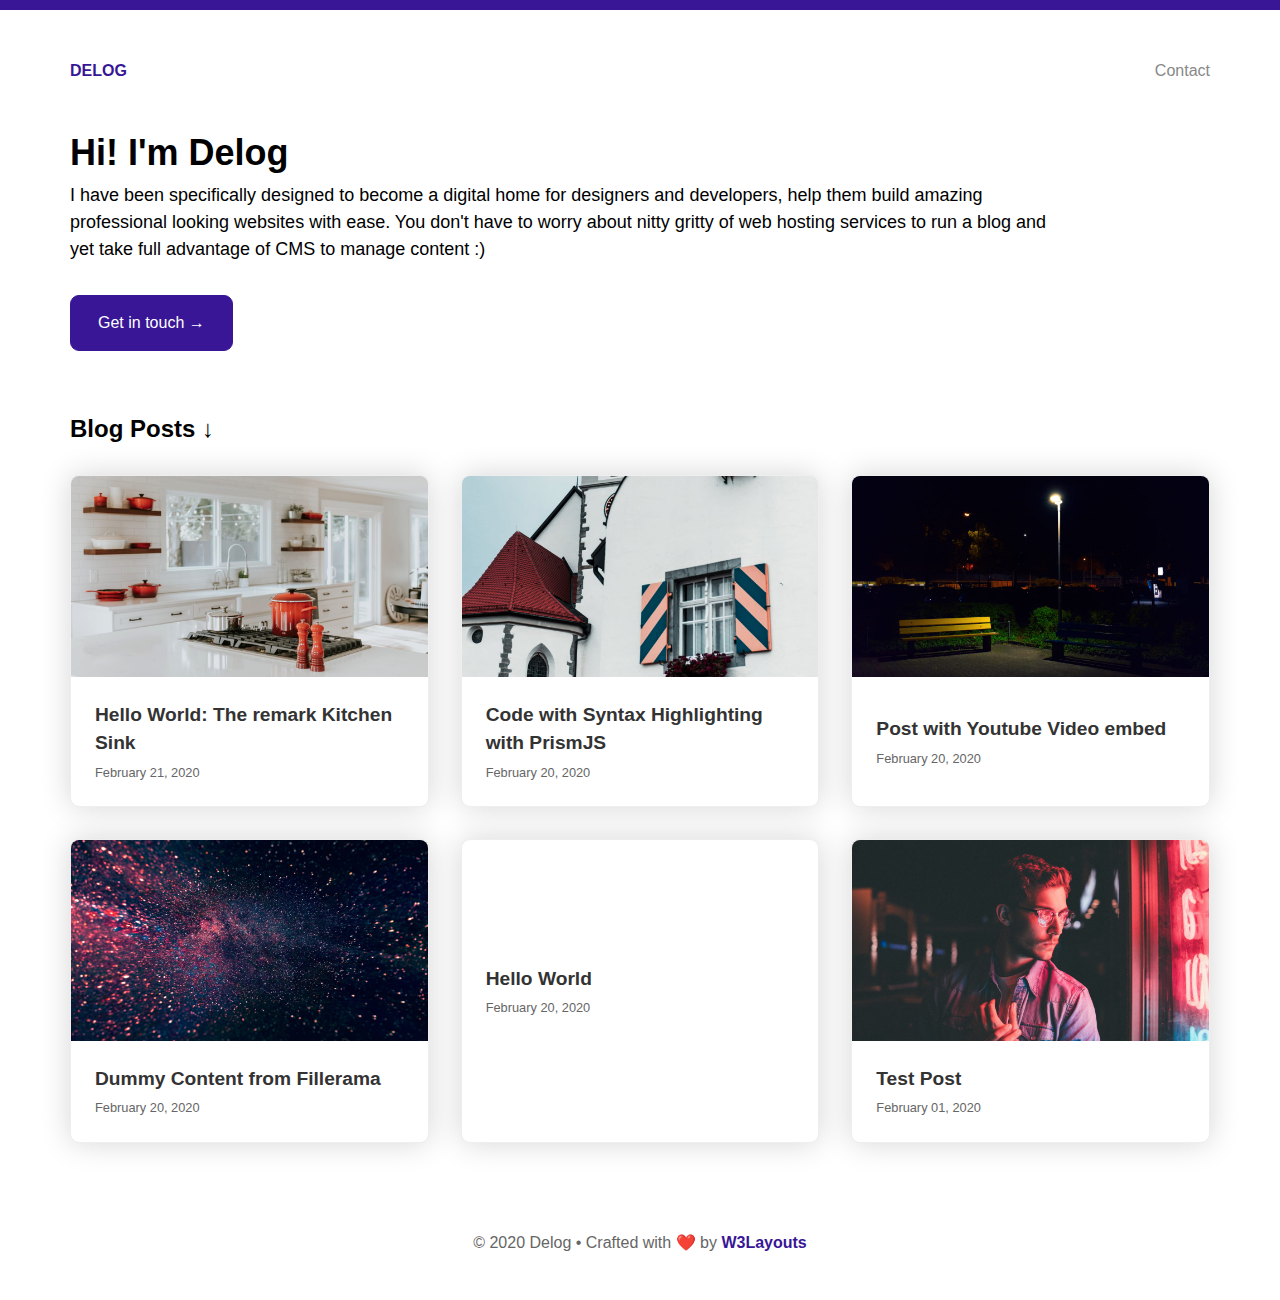
==== index.html @ 3db513f1 "Updates" ====
<!DOCTYPE html><html><head><meta charSet="utf-8"/><meta http-equiv="x-ua-compatible" content="ie=edge"/><meta name="viewport" content="width=device-width, initial-scale=1, shrink-to-fit=no"/><style data-href="/bioinformatics/styles.a9467a7a522726742ed0.css">body,html{margin:0;padding:0}*{margin-top:0}body{font-family:-apple-system,BlinkMacSystemFont,Segoe UI,Roboto,Oxygen-Sans,Ubuntu,Cantarell,Helvetica Neue,sans-serif;background-color:#fff;border-top:10px solid #381696}a{color:#381696;text-decoration:none}a:hover{text-decoration:underline}.site-wrapper{padding:32px;max-width:1140px;margin:0 auto}.site-wrapper img{max-width:100%}.navigation{font-weight:300}.navigation a{color:#888;text-decoration:none;margin:0 8px}.navigation a[aria-current]{color:#381696;font-weight:700}.navigation a:hover{color:#381696}.navigation a:last-child{margin-right:0}.site-header{display:flex;justify-content:space-between;padding:20px 0;background:#fff;margin-bottom:32px;align-items:center}.site-title a{color:#381696;text-decoration:none;font-weight:900;text-transform:uppercase}.hero-header{padding:0 0 64px;max-width:980px}.headline{font-size:36px;font-weight:900;margin-bottom:.5rem}.button{padding:18px 27px;display:inline-block;background:#fff;border:1px solid #d3d6e7;border-radius:9px;text-decoration:none;color:#868892;font-size:16px;font-weight:400;margin:0 20px 0 0;-webkit-transition:background-color .3s linear;transition:background-color .3s linear}.button.-primary{background-color:#381696;border-color:#381696;color:#fff}.button.-primary:hover{background-color:#10072b;color:#fff;text-decoration:none}.button:hover{background-color:#d3d6e7;color:#00062b}.primary-content{font-size:18px;margin-bottom:32px;line-height:1.5;font-weight:300}.post{padding:0;background:#fff;line-height:1.5}.post>.blog-post-content{max-width:768px;margin:0 auto}.post>.blog-post-content :last-child,.post>:last-child{margin-bottom:0}.post .post-title{text-align:center;margin:0 0 .5rem;line-height:1.3;font-size:2rem}.post .post-meta{margin-bottom:32px;text-align:center}.post-thumbnail{text-align:center;min-height:380px;background-color:#493b8a;background-repeat:no-repeat;background-size:cover;background-position:50%;border-radius:18px;margin-bottom:36px;color:#fff;display:grid;align-content:center;position:relative;padding:18px;overflow:hidden}.post-thumbnail:before{content:"";background:rgba(0,0,0,.4);position:absolute;top:0;left:0;width:100%;height:100%;z-index:1}.post-thumbnail>*{position:relative;z-index:2}.post-thumbnail .post-meta{color:hsla(0,0%,100%,.8);margin-bottom:0}.grids{display:grid;grid-template-columns:1fr;grid-gap:32px;margin-top:32px}.card{display:grid;background:#fff;border-radius:9px;border:1px solid #eee;box-shadow:0 0 30px #d5d5d5;overflow:hidden;line-height:1.5}.card:hover .post-link{color:#381696}.card>a img{display:block}.card>header{padding:24px}.card>h2:first-child{margin:0 0 .5rem}.card .post-title{font-size:1.2rem;margin-bottom:.3rem}.card .post-meta{font-weight:100;margin-bottom:0}.card .post-link{color:#333;text-decoration:none}.post-meta{font-size:.8rem;color:#666}.site-footer{text-align:center;margin:90px 0 16px;color:#666}.site-footer a{font-weight:700}.form-container{background-color:#f7f8fe;padding:32px;border:1px solid #d3d6e7;border-radius:9px}.form-container label{display:block;margin-bottom:.5rem}.form-container input[type=email],.form-container input[type=text],.form-container textarea{-webkit-appearance:none;-moz-appearance:none;appearance:none;border:1px solid #d3d6e7;border-radius:6px;line-height:32px;padding:6px 12px;width:calc(100% - 24px);margin-bottom:1.5rem}.form-container textarea{margin-bottom:2rem;height:150px}.two-grids{display:grid;grid-gap:32px}.two-grids.-contact .post-thumbnail{min-height:240px!important}@media only screen and (min-width:768px){.grids{grid-template-columns:1fr 1fr}}@media only screen and (min-width:1024px){.grids{grid-template-columns:1fr 1fr 1fr}.two-grids{display:grid;grid-template-columns:1fr 1fr;grid-gap:64px}}code[class*=language-],pre[class*=language-]{color:#f8f8f2;background:none;text-shadow:0 1px rgba(0,0,0,.3);font-family:Consolas,Monaco,Andale Mono,Ubuntu Mono,monospace;font-size:1em;text-align:left;white-space:pre;word-spacing:normal;word-break:normal;word-wrap:normal;line-height:1.5;-moz-tab-size:4;-o-tab-size:4;tab-size:4;-webkit-hyphens:none;-ms-hyphens:none;hyphens:none}pre[class*=language-]{padding:1em;margin:.5em 0;overflow:auto;border-radius:.3em}:not(pre)>code[class*=language-],pre[class*=language-]{background:#272822}:not(pre)>code[class*=language-]{padding:.1em;border-radius:.3em;white-space:normal}.token.cdata,.token.comment,.token.doctype,.token.prolog{color:#708090}.token.punctuation{color:#f8f8f2}.token.namespace{opacity:.7}.token.constant,.token.deleted,.token.property,.token.symbol,.token.tag{color:#f92672}.token.boolean,.token.number{color:#ae81ff}.token.attr-name,.token.builtin,.token.char,.token.inserted,.token.selector,.token.string{color:#a6e22e}.language-css .token.string,.style .token.string,.token.entity,.token.operator,.token.url,.token.variable{color:#f8f8f2}.token.atrule,.token.attr-value,.token.class-name,.token.function{color:#e6db74}.token.keyword{color:#66d9ef}.token.important,.token.regex{color:#fd971f}.token.bold,.token.important{font-weight:700}.token.italic{font-style:italic}.token.entity{cursor:help}</style><meta name="generator" content="Gatsby 2.19.7"/><link rel="preconnect dns-prefetch" href="https://www.google-analytics.com"/><script>
  
  
  if(true) {
    (function(i,s,o,g,r,a,m){i['GoogleAnalyticsObject']=r;i[r]=i[r]||function(){
    (i[r].q=i[r].q||[]).push(arguments)},i[r].l=1*new Date();a=s.createElement(o),
    m=s.getElementsByTagName(o)[0];a.async=1;a.src=g;m.parentNode.insertBefore(a,m)
    })(window,document,'script','https://www.google-analytics.com/analytics.js','ga');
  }
  if (typeof ga === "function") {
    ga('create', 'UA-30027142-1', 'auto', {});
      
      
      
      
      
      }</script><title data-react-helmet="true">Delog</title><meta data-react-helmet="true" name="description" content="A starter blog demonstrating what Gatsby can do."/><meta data-react-helmet="true" name="w3l-domain-verification" content="5e609f7a2d23fCF_Domain_verify"/><link as="script" rel="preload" href="/bioinformatics/component---src-pages-index-js-ccb3e58597d736d52303.js"/><link as="script" rel="preload" href="/bioinformatics/app-68c587d1e7909a4d7858.js"/><link as="script" rel="preload" href="/bioinformatics/styles-d2b821c0e0067f2b83c7.js"/><link as="script" rel="preload" href="/bioinformatics/netlify-identity-widget-d2ff2b1fb5b93ea8b974.js"/><link as="script" rel="preload" href="/bioinformatics/commons-27d998a8c75da19e3f28.js"/><link as="script" rel="preload" href="/bioinformatics/webpack-runtime-867d36c6e2ffd4ce4e51.js"/><link as="fetch" rel="preload" href="/bioinformatics/page-data/index/page-data.json" crossorigin="anonymous"/></head><body><div id="___gatsby"><div style="outline:none" tabindex="-1" role="group" id="gatsby-focus-wrapper"><div class="site-wrapper"><header class="site-header"><div class="site-title"><a aria-current="page" class="" href="/bioinformatics/">Delog</a></div><nav class="navigation"><a href="/bioinformatics/contact">Contact</a></nav></header><div class="hero-header"><div class="headline">Hi! I&#x27;m Delog</div><div class="primary-content"><p>I have been specifically designed to become a digital home for designers and developers, help them build amazing professional looking websites with ease. You don&#x27;t have to worry about nitty gritty of web hosting services to run a blog and yet take full advantage of CMS to manage content :)</p></div><a class="button -primary" href="/bioinformatics/contact">Get in touch →</a></div><h2>Blog Posts ↓</h2><div class="grids"><article class="card "><a href="/bioinformatics/remark-kitchen-sink"><img src="/assets/image-6.jpg" alt="Hello World: The remark Kitchen Sink- Featured Shot"/></a><header><h2 class="post-title"><a class="post-link" href="/bioinformatics/remark-kitchen-sink">Hello World: The remark Kitchen Sink</a></h2><div class="post-meta">February 21, 2020</div></header></article><article class="card "><a href="/bioinformatics/with-code"><img src="/assets/image-2.jpg" alt="Code with Syntax Highlighting with PrismJS- Featured Shot"/></a><header><h2 class="post-title"><a class="post-link" href="/bioinformatics/with-code">Code with Syntax Highlighting with PrismJS</a></h2><div class="post-meta">February 20, 2020</div></header></article><article class="card "><a href="/bioinformatics/video-post"><img src="/assets/image-1.jpg" alt="Post with Youtube Video embed- Featured Shot"/></a><header><h2 class="post-title"><a class="post-link" href="/bioinformatics/video-post">Post with Youtube Video embed</a></h2><div class="post-meta">February 20, 2020</div></header></article><article class="card "><a href="/bioinformatics/fillerama"><img src="/assets/image-5.jpg" alt="Dummy Content from Fillerama- Featured Shot"/></a><header><h2 class="post-title"><a class="post-link" href="/bioinformatics/fillerama">Dummy Content from Fillerama</a></h2><div class="post-meta">February 20, 2020</div></header></article><article class="card "><a href="/bioinformatics/hello-world"></a><header><h2 class="post-title"><a class="post-link" href="/bioinformatics/hello-world">Hello World</a></h2><div class="post-meta">February 20, 2020</div></header></article><article class="card "><a href="/bioinformatics/new-post"><img src="/assets/image-4.jpg" alt="Test Post- Featured Shot"/></a><header><h2 class="post-title"><a class="post-link" href="/bioinformatics/new-post">Test Post</a></h2><div class="post-meta">February 01, 2020</div></header></article></div><footer class="site-footer"><p>© 2020 Delog • Crafted with <span role="img" aria-label="love">❤️</span> by <a href="https://w3layouts.com">W3Layouts</a></p></footer></div></div></div><script id="gatsby-script-loader">/*<![CDATA[*/window.pagePath="/";/*]]>*/</script><script id="gatsby-chunk-mapping">/*<![CDATA[*/window.___chunkMapping={"app":["/app-68c587d1e7909a4d7858.js"],"component---src-templates-blog-template-js":["/component---src-templates-blog-template-js-dd0c2fe50f4abdf25860.js"],"component---src-pages-contact-js":["/component---src-pages-contact-js-6e7be1a65278a9b9a672.js"],"component---src-pages-index-js":["/component---src-pages-index-js-ccb3e58597d736d52303.js"]};/*]]>*/</script><script src="/bioinformatics/webpack-runtime-867d36c6e2ffd4ce4e51.js" async=""></script><script src="/bioinformatics/commons-27d998a8c75da19e3f28.js" async=""></script><script src="/bioinformatics/netlify-identity-widget-d2ff2b1fb5b93ea8b974.js" async=""></script><script src="/bioinformatics/styles-d2b821c0e0067f2b83c7.js" async=""></script><script src="/bioinformatics/app-68c587d1e7909a4d7858.js" async=""></script><script src="/bioinformatics/component---src-pages-index-js-ccb3e58597d736d52303.js" async=""></script></body></html>
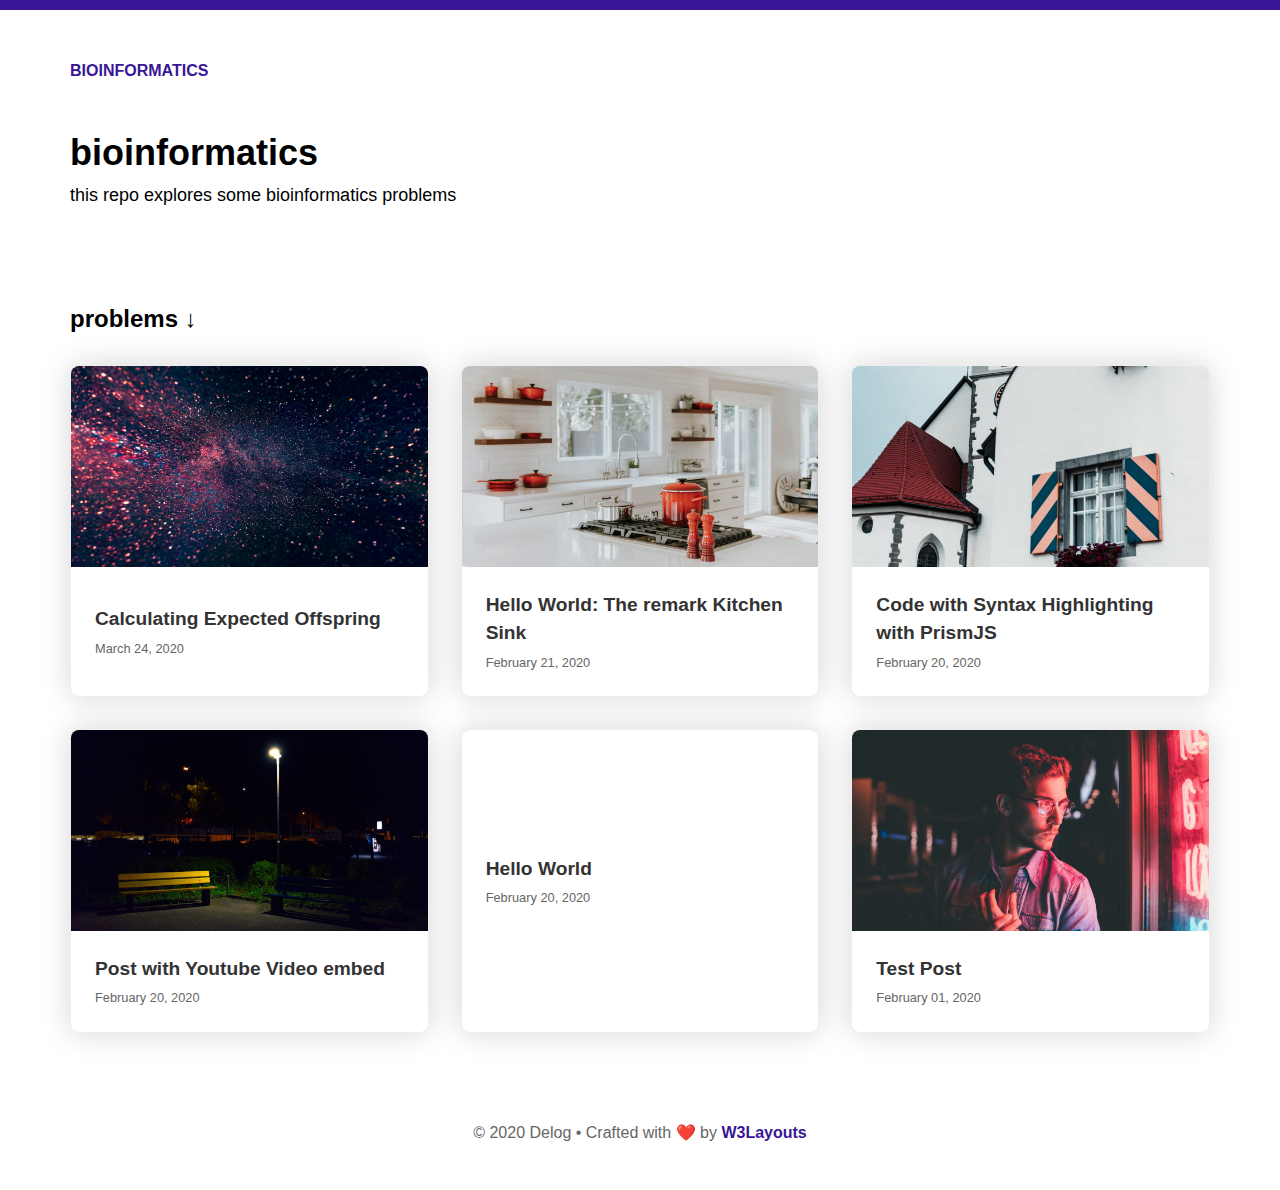
==== commit 2b4f745b: "Updates" ====
--- a/index.html
+++ b/index.html
@@ -1,4 +1,4 @@
-<!DOCTYPE html><html><head><meta charSet="utf-8"/><meta http-equiv="x-ua-compatible" content="ie=edge"/><meta name="viewport" content="width=device-width, initial-scale=1, shrink-to-fit=no"/><style data-href="/bioinformatics/styles.a9467a7a522726742ed0.css">body,html{margin:0;padding:0}*{margin-top:0}body{font-family:-apple-system,BlinkMacSystemFont,Segoe UI,Roboto,Oxygen-Sans,Ubuntu,Cantarell,Helvetica Neue,sans-serif;background-color:#fff;border-top:10px solid #381696}a{color:#381696;text-decoration:none}a:hover{text-decoration:underline}.site-wrapper{padding:32px;max-width:1140px;margin:0 auto}.site-wrapper img{max-width:100%}.navigation{font-weight:300}.navigation a{color:#888;text-decoration:none;margin:0 8px}.navigation a[aria-current]{color:#381696;font-weight:700}.navigation a:hover{color:#381696}.navigation a:last-child{margin-right:0}.site-header{display:flex;justify-content:space-between;padding:20px 0;background:#fff;margin-bottom:32px;align-items:center}.site-title a{color:#381696;text-decoration:none;font-weight:900;text-transform:uppercase}.hero-header{padding:0 0 64px;max-width:980px}.headline{font-size:36px;font-weight:900;margin-bottom:.5rem}.button{padding:18px 27px;display:inline-block;background:#fff;border:1px solid #d3d6e7;border-radius:9px;text-decoration:none;color:#868892;font-size:16px;font-weight:400;margin:0 20px 0 0;-webkit-transition:background-color .3s linear;transition:background-color .3s linear}.button.-primary{background-color:#381696;border-color:#381696;color:#fff}.button.-primary:hover{background-color:#10072b;color:#fff;text-decoration:none}.button:hover{background-color:#d3d6e7;color:#00062b}.primary-content{font-size:18px;margin-bottom:32px;line-height:1.5;font-weight:300}.post{padding:0;background:#fff;line-height:1.5}.post>.blog-post-content{max-width:768px;margin:0 auto}.post>.blog-post-content :last-child,.post>:last-child{margin-bottom:0}.post .post-title{text-align:center;margin:0 0 .5rem;line-height:1.3;font-size:2rem}.post .post-meta{margin-bottom:32px;text-align:center}.post-thumbnail{text-align:center;min-height:380px;background-color:#493b8a;background-repeat:no-repeat;background-size:cover;background-position:50%;border-radius:18px;margin-bottom:36px;color:#fff;display:grid;align-content:center;position:relative;padding:18px;overflow:hidden}.post-thumbnail:before{content:"";background:rgba(0,0,0,.4);position:absolute;top:0;left:0;width:100%;height:100%;z-index:1}.post-thumbnail>*{position:relative;z-index:2}.post-thumbnail .post-meta{color:hsla(0,0%,100%,.8);margin-bottom:0}.grids{display:grid;grid-template-columns:1fr;grid-gap:32px;margin-top:32px}.card{display:grid;background:#fff;border-radius:9px;border:1px solid #eee;box-shadow:0 0 30px #d5d5d5;overflow:hidden;line-height:1.5}.card:hover .post-link{color:#381696}.card>a img{display:block}.card>header{padding:24px}.card>h2:first-child{margin:0 0 .5rem}.card .post-title{font-size:1.2rem;margin-bottom:.3rem}.card .post-meta{font-weight:100;margin-bottom:0}.card .post-link{color:#333;text-decoration:none}.post-meta{font-size:.8rem;color:#666}.site-footer{text-align:center;margin:90px 0 16px;color:#666}.site-footer a{font-weight:700}.form-container{background-color:#f7f8fe;padding:32px;border:1px solid #d3d6e7;border-radius:9px}.form-container label{display:block;margin-bottom:.5rem}.form-container input[type=email],.form-container input[type=text],.form-container textarea{-webkit-appearance:none;-moz-appearance:none;appearance:none;border:1px solid #d3d6e7;border-radius:6px;line-height:32px;padding:6px 12px;width:calc(100% - 24px);margin-bottom:1.5rem}.form-container textarea{margin-bottom:2rem;height:150px}.two-grids{display:grid;grid-gap:32px}.two-grids.-contact .post-thumbnail{min-height:240px!important}@media only screen and (min-width:768px){.grids{grid-template-columns:1fr 1fr}}@media only screen and (min-width:1024px){.grids{grid-template-columns:1fr 1fr 1fr}.two-grids{display:grid;grid-template-columns:1fr 1fr;grid-gap:64px}}code[class*=language-],pre[class*=language-]{color:#f8f8f2;background:none;text-shadow:0 1px rgba(0,0,0,.3);font-family:Consolas,Monaco,Andale Mono,Ubuntu Mono,monospace;font-size:1em;text-align:left;white-space:pre;word-spacing:normal;word-break:normal;word-wrap:normal;line-height:1.5;-moz-tab-size:4;-o-tab-size:4;tab-size:4;-webkit-hyphens:none;-ms-hyphens:none;hyphens:none}pre[class*=language-]{padding:1em;margin:.5em 0;overflow:auto;border-radius:.3em}:not(pre)>code[class*=language-],pre[class*=language-]{background:#272822}:not(pre)>code[class*=language-]{padding:.1em;border-radius:.3em;white-space:normal}.token.cdata,.token.comment,.token.doctype,.token.prolog{color:#708090}.token.punctuation{color:#f8f8f2}.token.namespace{opacity:.7}.token.constant,.token.deleted,.token.property,.token.symbol,.token.tag{color:#f92672}.token.boolean,.token.number{color:#ae81ff}.token.attr-name,.token.builtin,.token.char,.token.inserted,.token.selector,.token.string{color:#a6e22e}.language-css .token.string,.style .token.string,.token.entity,.token.operator,.token.url,.token.variable{color:#f8f8f2}.token.atrule,.token.attr-value,.token.class-name,.token.function{color:#e6db74}.token.keyword{color:#66d9ef}.token.important,.token.regex{color:#fd971f}.token.bold,.token.important{font-weight:700}.token.italic{font-style:italic}.token.entity{cursor:help}</style><meta name="generator" content="Gatsby 2.19.7"/><link rel="preconnect dns-prefetch" href="https://www.google-analytics.com"/><script>
+<!DOCTYPE html><html><head><meta charSet="utf-8"/><meta http-equiv="x-ua-compatible" content="ie=edge"/><meta name="viewport" content="width=device-width, initial-scale=1, shrink-to-fit=no"/><style data-href="/bioinformatics/styles.647beb413759371934b7.css">body,html{margin:0;padding:0}*{margin-top:0}body{font-family:-apple-system,BlinkMacSystemFont,Segoe UI,Roboto,Oxygen-Sans,Ubuntu,Cantarell,Helvetica Neue,sans-serif;background-color:#fff;border-top:10px solid #381696}a{color:#381696;text-decoration:none}a:hover{text-decoration:underline}.site-wrapper{padding:32px;max-width:1140px;margin:0 auto}.site-wrapper img{max-width:100%}.navigation{font-weight:300}.navigation a{color:#888;text-decoration:none;margin:0 8px}.navigation a[aria-current]{color:#381696;font-weight:700}.navigation a:hover{color:#381696}.navigation a:last-child{margin-right:0}.site-header{display:flex;justify-content:space-between;padding:20px 0;background:#fff;margin-bottom:32px;align-items:center}.site-title a{color:#381696;text-decoration:none;font-weight:900;text-transform:uppercase}.hero-header{padding:0 0 64px;max-width:980px}.headline{font-size:36px;font-weight:900;margin-bottom:.5rem}.button{padding:18px 27px;display:inline-block;background:#fff;border:1px solid #d3d6e7;border-radius:9px;text-decoration:none;color:#868892;font-size:16px;font-weight:400;margin:0 20px 0 0;-webkit-transition:background-color .3s linear;transition:background-color .3s linear}.button.-primary{background-color:#381696;border-color:#381696;color:#fff}.button.-primary:hover{background-color:#10072b;color:#fff;text-decoration:none}.button:hover{background-color:#d3d6e7;color:#00062b}.primary-content{font-size:18px;margin-bottom:32px;line-height:1.5;font-weight:300}.post{padding:0;background:#fff;line-height:1.5}.post>.blog-post-content{max-width:768px;margin:0 auto}.post>.blog-post-content :last-child,.post>:last-child{margin-bottom:0}.post .post-title{text-align:center;margin:0 0 .5rem;line-height:1.3;font-size:2rem}.post .post-meta{margin-bottom:32px;text-align:center}.post-thumbnail{text-align:center;min-height:380px;background-color:#493b8a;background-repeat:no-repeat;background-size:cover;background-position:50%;border-radius:18px;margin-bottom:36px;color:#fff;display:grid;align-content:center;position:relative;padding:18px;overflow:hidden}.post-thumbnail:before{content:"";background:rgba(0,0,0,.4);position:absolute;top:0;left:0;width:100%;height:100%;z-index:1}.post-thumbnail>*{position:relative;z-index:2}.post-thumbnail .post-meta{color:hsla(0,0%,100%,.8);margin-bottom:0}.grids{display:grid;grid-template-columns:1fr;grid-gap:32px;margin-top:32px}.card{display:grid;background:#fff;border-radius:9px;border:1px solid #eee;box-shadow:0 0 30px #d5d5d5;overflow:hidden;line-height:1.5}.card:hover .post-link{color:#381696}.card>a img{display:block}.card>header{padding:24px}.card>h2:first-child{margin:0 0 .5rem}.card .post-title{font-size:1.2rem;margin-bottom:.3rem}.card .post-meta{font-weight:100;margin-bottom:0}.card .post-link{color:#333;text-decoration:none}.post-meta{font-size:.8rem;color:#666}.site-footer{text-align:center;margin:90px 0 16px;color:#666}.site-footer a{font-weight:700}.form-container{background-color:#f7f8fe;padding:32px;border:1px solid #d3d6e7;border-radius:9px}.form-container label{display:block;margin-bottom:.5rem}.form-container input[type=email],.form-container input[type=text],.form-container textarea{-webkit-appearance:none;-moz-appearance:none;appearance:none;border:1px solid #d3d6e7;border-radius:6px;line-height:32px;padding:6px 12px;width:calc(100% - 24px);margin-bottom:1.5rem}.form-container textarea{margin-bottom:2rem;height:150px}.two-grids{display:grid;grid-gap:32px}.two-grids.-contact .post-thumbnail{min-height:240px!important}@media only screen and (min-width:768px){.grids{grid-template-columns:1fr 1fr}}@media only screen and (min-width:1024px){.grids{grid-template-columns:1fr 1fr 1fr}.two-grids{display:grid;grid-template-columns:1fr 1fr;grid-gap:64px}}code[class*=language-],pre[class*=language-]{color:#f8f8f2;background:none;text-shadow:0 1px rgba(0,0,0,.3);font-family:Consolas,Monaco,Andale Mono,Ubuntu Mono,monospace;font-size:1em;text-align:left;white-space:pre;word-spacing:normal;word-break:normal;word-wrap:normal;line-height:1.5;-moz-tab-size:4;-o-tab-size:4;tab-size:4;-webkit-hyphens:none;-ms-hyphens:none;hyphens:none}pre[class*=language-]{padding:1em;margin:.5em 0;overflow:auto;border-radius:.3em}:not(pre)>code[class*=language-],pre[class*=language-]{background:#272822}:not(pre)>code[class*=language-]{padding:.1em;border-radius:.3em;white-space:normal}.token.cdata,.token.comment,.token.doctype,.token.prolog{color:#708090}.token.punctuation{color:#f8f8f2}.token.namespace{opacity:.7}.token.constant,.token.deleted,.token.property,.token.symbol,.token.tag{color:#f92672}.token.boolean,.token.number{color:#ae81ff}.token.attr-name,.token.builtin,.token.char,.token.inserted,.token.selector,.token.string{color:#a6e22e}.language-css .token.string,.style .token.string,.token.entity,.token.operator,.token.url,.token.variable{color:#f8f8f2}.token.atrule,.token.attr-value,.token.class-name,.token.function{color:#e6db74}.token.keyword{color:#66d9ef}.token.important,.token.regex{color:#fd971f}.token.bold,.token.important{font-weight:700}.token.italic{font-style:italic}.token.entity{cursor:help}@font-face{font-family:KaTeX_AMS;src:url(/bioinformatics/static/KaTeX_AMS-Regular-e78e28b4834954df047e4925e9dbf354.woff2) format("woff2"),url(/bioinformatics/static/KaTeX_AMS-Regular-7f06b4e30317f784d61d26686aed0ab2.woff) format("woff"),url(/bioinformatics/static/KaTeX_AMS-Regular-aaf4eee9fba9907d61c3935e0b6a54ae.ttf) format("truetype");font-weight:400;font-style:normal}@font-face{font-family:KaTeX_Caligraphic;src:url(/bioinformatics/static/KaTeX_Caligraphic-Bold-4ec58befa687e9752c3c91cd9bcf1bcb.woff2) format("woff2"),url(/bioinformatics/static/KaTeX_Caligraphic-Bold-1e802ca9dedc4ed4e3c6f645e4316128.woff) format("woff"),url(/bioinformatics/static/KaTeX_Caligraphic-Bold-021dd4dc61ee5f5cdf315f43b48c094b.ttf) format("truetype");font-weight:700;font-style:normal}@font-face{font-family:KaTeX_Caligraphic;src:url(/bioinformatics/static/KaTeX_Caligraphic-Regular-7edb53b6693d75b8a2232481eea1a52c.woff2) format("woff2"),url(/bioinformatics/static/KaTeX_Caligraphic-Regular-d3b46c3a530116933081d9d74e3e9fe8.woff) format("woff"),url(/bioinformatics/static/KaTeX_Caligraphic-Regular-d49f2d55ce4f40f982d8ba63d746fbf9.ttf) format("truetype");font-weight:400;font-style:normal}@font-face{font-family:KaTeX_Fraktur;src:url(/bioinformatics/static/KaTeX_Fraktur-Bold-d5b59ec9764e10f4a82369ae29f3ac58.woff2) format("woff2"),url(/bioinformatics/static/KaTeX_Fraktur-Bold-c4c8cab7d5be97b2bb283e531c077355.woff) format("woff"),url(/bioinformatics/static/KaTeX_Fraktur-Bold-a31e7cba7b7221ebf1a2ae545fb306b2.ttf) format("truetype");font-weight:700;font-style:normal}@font-face{font-family:KaTeX_Fraktur;src:url(/bioinformatics/static/KaTeX_Fraktur-Regular-32a5339eb809f381a7357ba56f82aab3.woff2) format("woff2"),url(/bioinformatics/static/KaTeX_Fraktur-Regular-b7d9c46bff5d51da6209e355cc4a235d.woff) format("woff"),url(/bioinformatics/static/KaTeX_Fraktur-Regular-a48dad4f58c82e38a10da0ceebb86370.ttf) format("truetype");font-weight:400;font-style:normal}@font-face{font-family:KaTeX_Main;src:url(/bioinformatics/static/KaTeX_Main-Bold-8e1e01c4b1207c0a383d9a2b4f86e637.woff2) format("woff2"),url(/bioinformatics/static/KaTeX_Main-Bold-22086eb5d97009c3e99bcc1d16ce6865.woff) format("woff"),url(/bioinformatics/static/KaTeX_Main-Bold-9ceff51b3cb7ce6eb4e8efa8163a1472.ttf) format("truetype");font-weight:700;font-style:normal}@font-face{font-family:KaTeX_Main;src:url(/bioinformatics/static/KaTeX_Main-BoldItalic-284a17fe5baf72ff8217d4c7e70c0f82.woff2) format("woff2"),url(/bioinformatics/static/KaTeX_Main-BoldItalic-4c57dbc44bfff1fdf08a59cf556fdab3.woff) format("woff"),url(/bioinformatics/static/KaTeX_Main-BoldItalic-e8b44b990516dab7937bf240fde8b46a.ttf) format("truetype");font-weight:700;font-style:italic}@font-face{font-family:KaTeX_Main;src:url(/bioinformatics/static/KaTeX_Main-Italic-e533d5a2506cf053cd671b335ec04dde.woff2) format("woff2"),url(/bioinformatics/static/KaTeX_Main-Italic-99be0e10c38cd42466e6fe1665ef9536.woff) format("woff"),url(/bioinformatics/static/KaTeX_Main-Italic-29c86397e75cdcb3135af8295f1c2e28.ttf) format("truetype");font-weight:400;font-style:italic}@font-face{font-family:KaTeX_Main;src:url(/bioinformatics/static/KaTeX_Main-Regular-5c734d78610fa35282f3379f866707f2.woff2) format("woff2"),url(/bioinformatics/static/KaTeX_Main-Regular-b741441f6d71014d0453ca3ebc884dd4.woff) format("woff"),url(/bioinformatics/static/KaTeX_Main-Regular-5c94aef490324b0925dbe5f643e8fd04.ttf) format("truetype");font-weight:400;font-style:normal}@font-face{font-family:KaTeX_Math;src:url(/bioinformatics/static/KaTeX_Math-BoldItalic-d747bd1e7a6a43864285edd73dcde253.woff2) format("woff2"),url(/bioinformatics/static/KaTeX_Math-BoldItalic-b13731ef4e2bfc3d8d859271e39550fc.woff) format("woff"),url(/bioinformatics/static/KaTeX_Math-BoldItalic-9a2834a9ff8ab411153571e0e55ac693.ttf) format("truetype");font-weight:700;font-style:italic}@font-face{font-family:KaTeX_Math;src:url(/bioinformatics/static/KaTeX_Math-Italic-4ad08b826b8065e1eab85324d726538c.woff2) format("woff2"),url(/bioinformatics/static/KaTeX_Math-Italic-f0303906c2a67ac63bf1e8ccd638a89e.woff) format("woff"),url(/bioinformatics/static/KaTeX_Math-Italic-291e76b8871b84560701bd29f9d1dcc7.ttf) format("truetype");font-weight:400;font-style:italic}@font-face{font-family:"KaTeX_SansSerif";src:url(/bioinformatics/static/KaTeX_SansSerif-Bold-6e0830bee40435e72165345e0682fbfc.woff2) format("woff2"),url(/bioinformatics/static/KaTeX_SansSerif-Bold-3fb419559955e3ce75619f1a5e8c6c84.woff) format("woff"),url(/bioinformatics/static/KaTeX_SansSerif-Bold-7dc027cba9f7b11ec92af4a311372a85.ttf) format("truetype");font-weight:700;font-style:normal}@font-face{font-family:"KaTeX_SansSerif";src:url(/bioinformatics/static/KaTeX_SansSerif-Italic-fba01c9c6fb2866a0f95bcacb2c187a5.woff2) format("woff2"),url(/bioinformatics/static/KaTeX_SansSerif-Italic-727a9b0d97d72d2fc0228fe4e07fb4d8.woff) format("woff"),url(/bioinformatics/static/KaTeX_SansSerif-Italic-4059868e460d2d2e6be18e180d20c43d.ttf) format("truetype");font-weight:400;font-style:italic}@font-face{font-family:"KaTeX_SansSerif";src:url(/bioinformatics/static/KaTeX_SansSerif-Regular-d929cd671b19f0cfea55b6200fb47461.woff2) format("woff2"),url(/bioinformatics/static/KaTeX_SansSerif-Regular-2555754a67062cac3a0913b715ab982f.woff) format("woff"),url(/bioinformatics/static/KaTeX_SansSerif-Regular-5c58d168c0b66d2c32234a6718e74dfb.ttf) format("truetype");font-weight:400;font-style:normal}@font-face{font-family:KaTeX_Script;src:url(/bioinformatics/static/KaTeX_Script-Regular-755e2491f13b5269f0afd5a56f7aa692.woff2) format("woff2"),url(/bioinformatics/static/KaTeX_Script-Regular-d524c9a5b62a17f98f4a97af37fea735.woff) format("woff"),url(/bioinformatics/static/KaTeX_Script-Regular-d12ea9efb375f9dc331f562e69892638.ttf) format("truetype");font-weight:400;font-style:normal}@font-face{font-family:KaTeX_Size1;src:url([data-uri]) format("woff2"),url([data-uri]) format("woff"),url(/bioinformatics/static/KaTeX_Size1-Regular-7342d45b052c3a2abc21049959fbab7f.ttf) format("truetype");font-weight:400;font-style:normal}@font-face{font-family:KaTeX_Size2;src:url([data-uri]) format("woff2"),url([data-uri]) format("woff"),url(/bioinformatics/static/KaTeX_Size2-Regular-eb130dcc661de766c999c60ba1525a88.ttf) format("truetype");font-weight:400;font-style:normal}@font-face{font-family:KaTeX_Size3;src:url([data-uri]) format("woff2"),url([data-uri]) format("woff"),url([data-uri]) format("truetype");font-weight:400;font-style:normal}@font-face{font-family:KaTeX_Size4;src:url([data-uri]) format("woff2"),url([data-uri]) format("woff"),url(/bioinformatics/static/KaTeX_Size4-Regular-ad7672524b64b730dfd176140a8945cb.ttf) format("truetype");font-weight:400;font-style:normal}@font-face{font-family:KaTeX_Typewriter;src:url(/bioinformatics/static/KaTeX_Typewriter-Regular-6cc31ea5c223c88705a13727a71417fa.woff2) format("woff2"),url(/bioinformatics/static/KaTeX_Typewriter-Regular-3fe216d2a5f736c560cde71984554b64.woff) format("woff"),url(/bioinformatics/static/KaTeX_Typewriter-Regular-257023560753aeb0b89b7e434d3da17f.ttf) format("truetype");font-weight:400;font-style:normal}.katex{font:normal 1.21em KaTeX_Main,Times New Roman,serif;line-height:1.2;text-indent:0;text-rendering:auto}.katex *{-ms-high-contrast-adjust:none!important}.katex .katex-version:after{content:"0.11.1"}.katex .katex-mathml{position:absolute;clip:rect(1px,1px,1px,1px);padding:0;border:0;height:1px;width:1px;overflow:hidden}.katex .katex-html>.newline{display:block}.katex .base{position:relative;white-space:nowrap;width:-webkit-min-content;width:min-content}.katex .base,.katex .strut{display:inline-block}.katex .textbf{font-weight:700}.katex .textit{font-style:italic}.katex .textrm{font-family:KaTeX_Main}.katex .textsf{font-family:KaTeX_SansSerif}.katex .texttt{font-family:KaTeX_Typewriter}.katex .mathdefault{font-family:KaTeX_Math;font-style:italic}.katex .mathit{font-family:KaTeX_Main;font-style:italic}.katex .mathrm{font-style:normal}.katex .mathbf{font-family:KaTeX_Main;font-weight:700}.katex .boldsymbol{font-family:KaTeX_Math;font-weight:700;font-style:italic}.katex .amsrm,.katex .mathbb,.katex .textbb{font-family:KaTeX_AMS}.katex .mathcal{font-family:KaTeX_Caligraphic}.katex .mathfrak,.katex .textfrak{font-family:KaTeX_Fraktur}.katex .mathtt{font-family:KaTeX_Typewriter}.katex .mathscr,.katex .textscr{font-family:KaTeX_Script}.katex .mathsf,.katex .textsf{font-family:KaTeX_SansSerif}.katex .mathboldsf,.katex .textboldsf{font-family:KaTeX_SansSerif;font-weight:700}.katex .mathitsf,.katex .textitsf{font-family:KaTeX_SansSerif;font-style:italic}.katex .mainrm{font-family:KaTeX_Main;font-style:normal}.katex .vlist-t{display:inline-table;table-layout:fixed}.katex .vlist-r{display:table-row}.katex .vlist{display:table-cell;vertical-align:bottom;position:relative}.katex .vlist>span{display:block;height:0;position:relative}.katex .vlist>span>span{display:inline-block}.katex .vlist>span>.pstrut{overflow:hidden;width:0}.katex .vlist-t2{margin-right:-2px}.katex .vlist-s{display:table-cell;vertical-align:bottom;font-size:1px;width:2px;min-width:2px}.katex .msupsub{text-align:left}.katex .mfrac>span>span{text-align:center}.katex .mfrac .frac-line{display:inline-block;width:100%;border-bottom-style:solid}.katex .hdashline,.katex .hline,.katex .mfrac .frac-line,.katex .overline .overline-line,.katex .rule,.katex .underline .underline-line{min-height:1px}.katex .mspace{display:inline-block}.katex .clap,.katex .llap,.katex .rlap{width:0;position:relative}.katex .clap>.inner,.katex .llap>.inner,.katex .rlap>.inner{position:absolute}.katex .clap>.fix,.katex .llap>.fix,.katex .rlap>.fix{display:inline-block}.katex .llap>.inner{right:0}.katex .clap>.inner,.katex .rlap>.inner{left:0}.katex .clap>.inner>span{margin-left:-50%;margin-right:50%}.katex .rule{display:inline-block;border:0 solid;position:relative}.katex .hline,.katex .overline .overline-line,.katex .underline .underline-line{display:inline-block;width:100%;border-bottom-style:solid}.katex .hdashline{display:inline-block;width:100%;border-bottom-style:dashed}.katex .sqrt>.root{margin-left:.27777778em;margin-right:-.55555556em}.katex .fontsize-ensurer.reset-size1.size1,.katex .sizing.reset-size1.size1{font-size:1em}.katex .fontsize-ensurer.reset-size1.size2,.katex .sizing.reset-size1.size2{font-size:1.2em}.katex .fontsize-ensurer.reset-size1.size3,.katex .sizing.reset-size1.size3{font-size:1.4em}.katex .fontsize-ensurer.reset-size1.size4,.katex .sizing.reset-size1.size4{font-size:1.6em}.katex .fontsize-ensurer.reset-size1.size5,.katex .sizing.reset-size1.size5{font-size:1.8em}.katex .fontsize-ensurer.reset-size1.size6,.katex .sizing.reset-size1.size6{font-size:2em}.katex .fontsize-ensurer.reset-size1.size7,.katex .sizing.reset-size1.size7{font-size:2.4em}.katex .fontsize-ensurer.reset-size1.size8,.katex .sizing.reset-size1.size8{font-size:2.88em}.katex .fontsize-ensurer.reset-size1.size9,.katex .sizing.reset-size1.size9{font-size:3.456em}.katex .fontsize-ensurer.reset-size1.size10,.katex .sizing.reset-size1.size10{font-size:4.148em}.katex .fontsize-ensurer.reset-size1.size11,.katex .sizing.reset-size1.size11{font-size:4.976em}.katex .fontsize-ensurer.reset-size2.size1,.katex .sizing.reset-size2.size1{font-size:.83333333em}.katex .fontsize-ensurer.reset-size2.size2,.katex .sizing.reset-size2.size2{font-size:1em}.katex .fontsize-ensurer.reset-size2.size3,.katex .sizing.reset-size2.size3{font-size:1.16666667em}.katex .fontsize-ensurer.reset-size2.size4,.katex .sizing.reset-size2.size4{font-size:1.33333333em}.katex .fontsize-ensurer.reset-size2.size5,.katex .sizing.reset-size2.size5{font-size:1.5em}.katex .fontsize-ensurer.reset-size2.size6,.katex .sizing.reset-size2.size6{font-size:1.66666667em}.katex .fontsize-ensurer.reset-size2.size7,.katex .sizing.reset-size2.size7{font-size:2em}.katex .fontsize-ensurer.reset-size2.size8,.katex .sizing.reset-size2.size8{font-size:2.4em}.katex .fontsize-ensurer.reset-size2.size9,.katex .sizing.reset-size2.size9{font-size:2.88em}.katex .fontsize-ensurer.reset-size2.size10,.katex .sizing.reset-size2.size10{font-size:3.45666667em}.katex .fontsize-ensurer.reset-size2.size11,.katex .sizing.reset-size2.size11{font-size:4.14666667em}.katex .fontsize-ensurer.reset-size3.size1,.katex .sizing.reset-size3.size1{font-size:.71428571em}.katex .fontsize-ensurer.reset-size3.size2,.katex .sizing.reset-size3.size2{font-size:.85714286em}.katex .fontsize-ensurer.reset-size3.size3,.katex .sizing.reset-size3.size3{font-size:1em}.katex .fontsize-ensurer.reset-size3.size4,.katex .sizing.reset-size3.size4{font-size:1.14285714em}.katex .fontsize-ensurer.reset-size3.size5,.katex .sizing.reset-size3.size5{font-size:1.28571429em}.katex .fontsize-ensurer.reset-size3.size6,.katex .sizing.reset-size3.size6{font-size:1.42857143em}.katex .fontsize-ensurer.reset-size3.size7,.katex .sizing.reset-size3.size7{font-size:1.71428571em}.katex .fontsize-ensurer.reset-size3.size8,.katex .sizing.reset-size3.size8{font-size:2.05714286em}.katex .fontsize-ensurer.reset-size3.size9,.katex .sizing.reset-size3.size9{font-size:2.46857143em}.katex .fontsize-ensurer.reset-size3.size10,.katex .sizing.reset-size3.size10{font-size:2.96285714em}.katex .fontsize-ensurer.reset-size3.size11,.katex .sizing.reset-size3.size11{font-size:3.55428571em}.katex .fontsize-ensurer.reset-size4.size1,.katex .sizing.reset-size4.size1{font-size:.625em}.katex .fontsize-ensurer.reset-size4.size2,.katex .sizing.reset-size4.size2{font-size:.75em}.katex .fontsize-ensurer.reset-size4.size3,.katex .sizing.reset-size4.size3{font-size:.875em}.katex .fontsize-ensurer.reset-size4.size4,.katex .sizing.reset-size4.size4{font-size:1em}.katex .fontsize-ensurer.reset-size4.size5,.katex .sizing.reset-size4.size5{font-size:1.125em}.katex .fontsize-ensurer.reset-size4.size6,.katex .sizing.reset-size4.size6{font-size:1.25em}.katex .fontsize-ensurer.reset-size4.size7,.katex .sizing.reset-size4.size7{font-size:1.5em}.katex .fontsize-ensurer.reset-size4.size8,.katex .sizing.reset-size4.size8{font-size:1.8em}.katex .fontsize-ensurer.reset-size4.size9,.katex .sizing.reset-size4.size9{font-size:2.16em}.katex .fontsize-ensurer.reset-size4.size10,.katex .sizing.reset-size4.size10{font-size:2.5925em}.katex .fontsize-ensurer.reset-size4.size11,.katex .sizing.reset-size4.size11{font-size:3.11em}.katex .fontsize-ensurer.reset-size5.size1,.katex .sizing.reset-size5.size1{font-size:.55555556em}.katex .fontsize-ensurer.reset-size5.size2,.katex .sizing.reset-size5.size2{font-size:.66666667em}.katex .fontsize-ensurer.reset-size5.size3,.katex .sizing.reset-size5.size3{font-size:.77777778em}.katex .fontsize-ensurer.reset-size5.size4,.katex .sizing.reset-size5.size4{font-size:.88888889em}.katex .fontsize-ensurer.reset-size5.size5,.katex .sizing.reset-size5.size5{font-size:1em}.katex .fontsize-ensurer.reset-size5.size6,.katex .sizing.reset-size5.size6{font-size:1.11111111em}.katex .fontsize-ensurer.reset-size5.size7,.katex .sizing.reset-size5.size7{font-size:1.33333333em}.katex .fontsize-ensurer.reset-size5.size8,.katex .sizing.reset-size5.size8{font-size:1.6em}.katex .fontsize-ensurer.reset-size5.size9,.katex .sizing.reset-size5.size9{font-size:1.92em}.katex .fontsize-ensurer.reset-size5.size10,.katex .sizing.reset-size5.size10{font-size:2.30444444em}.katex .fontsize-ensurer.reset-size5.size11,.katex .sizing.reset-size5.size11{font-size:2.76444444em}.katex .fontsize-ensurer.reset-size6.size1,.katex .sizing.reset-size6.size1{font-size:.5em}.katex .fontsize-ensurer.reset-size6.size2,.katex .sizing.reset-size6.size2{font-size:.6em}.katex .fontsize-ensurer.reset-size6.size3,.katex .sizing.reset-size6.size3{font-size:.7em}.katex .fontsize-ensurer.reset-size6.size4,.katex .sizing.reset-size6.size4{font-size:.8em}.katex .fontsize-ensurer.reset-size6.size5,.katex .sizing.reset-size6.size5{font-size:.9em}.katex .fontsize-ensurer.reset-size6.size6,.katex .sizing.reset-size6.size6{font-size:1em}.katex .fontsize-ensurer.reset-size6.size7,.katex .sizing.reset-size6.size7{font-size:1.2em}.katex .fontsize-ensurer.reset-size6.size8,.katex .sizing.reset-size6.size8{font-size:1.44em}.katex .fontsize-ensurer.reset-size6.size9,.katex .sizing.reset-size6.size9{font-size:1.728em}.katex .fontsize-ensurer.reset-size6.size10,.katex .sizing.reset-size6.size10{font-size:2.074em}.katex .fontsize-ensurer.reset-size6.size11,.katex .sizing.reset-size6.size11{font-size:2.488em}.katex .fontsize-ensurer.reset-size7.size1,.katex .sizing.reset-size7.size1{font-size:.41666667em}.katex .fontsize-ensurer.reset-size7.size2,.katex .sizing.reset-size7.size2{font-size:.5em}.katex .fontsize-ensurer.reset-size7.size3,.katex .sizing.reset-size7.size3{font-size:.58333333em}.katex .fontsize-ensurer.reset-size7.size4,.katex .sizing.reset-size7.size4{font-size:.66666667em}.katex .fontsize-ensurer.reset-size7.size5,.katex .sizing.reset-size7.size5{font-size:.75em}.katex .fontsize-ensurer.reset-size7.size6,.katex .sizing.reset-size7.size6{font-size:.83333333em}.katex .fontsize-ensurer.reset-size7.size7,.katex .sizing.reset-size7.size7{font-size:1em}.katex .fontsize-ensurer.reset-size7.size8,.katex .sizing.reset-size7.size8{font-size:1.2em}.katex .fontsize-ensurer.reset-size7.size9,.katex .sizing.reset-size7.size9{font-size:1.44em}.katex .fontsize-ensurer.reset-size7.size10,.katex .sizing.reset-size7.size10{font-size:1.72833333em}.katex .fontsize-ensurer.reset-size7.size11,.katex .sizing.reset-size7.size11{font-size:2.07333333em}.katex .fontsize-ensurer.reset-size8.size1,.katex .sizing.reset-size8.size1{font-size:.34722222em}.katex .fontsize-ensurer.reset-size8.size2,.katex .sizing.reset-size8.size2{font-size:.41666667em}.katex .fontsize-ensurer.reset-size8.size3,.katex .sizing.reset-size8.size3{font-size:.48611111em}.katex .fontsize-ensurer.reset-size8.size4,.katex .sizing.reset-size8.size4{font-size:.55555556em}.katex .fontsize-ensurer.reset-size8.size5,.katex .sizing.reset-size8.size5{font-size:.625em}.katex .fontsize-ensurer.reset-size8.size6,.katex .sizing.reset-size8.size6{font-size:.69444444em}.katex .fontsize-ensurer.reset-size8.size7,.katex .sizing.reset-size8.size7{font-size:.83333333em}.katex .fontsize-ensurer.reset-size8.size8,.katex .sizing.reset-size8.size8{font-size:1em}.katex .fontsize-ensurer.reset-size8.size9,.katex .sizing.reset-size8.size9{font-size:1.2em}.katex .fontsize-ensurer.reset-size8.size10,.katex .sizing.reset-size8.size10{font-size:1.44027778em}.katex .fontsize-ensurer.reset-size8.size11,.katex .sizing.reset-size8.size11{font-size:1.72777778em}.katex .fontsize-ensurer.reset-size9.size1,.katex .sizing.reset-size9.size1{font-size:.28935185em}.katex .fontsize-ensurer.reset-size9.size2,.katex .sizing.reset-size9.size2{font-size:.34722222em}.katex .fontsize-ensurer.reset-size9.size3,.katex .sizing.reset-size9.size3{font-size:.40509259em}.katex .fontsize-ensurer.reset-size9.size4,.katex .sizing.reset-size9.size4{font-size:.46296296em}.katex .fontsize-ensurer.reset-size9.size5,.katex .sizing.reset-size9.size5{font-size:.52083333em}.katex .fontsize-ensurer.reset-size9.size6,.katex .sizing.reset-size9.size6{font-size:.5787037em}.katex .fontsize-ensurer.reset-size9.size7,.katex .sizing.reset-size9.size7{font-size:.69444444em}.katex .fontsize-ensurer.reset-size9.size8,.katex .sizing.reset-size9.size8{font-size:.83333333em}.katex .fontsize-ensurer.reset-size9.size9,.katex .sizing.reset-size9.size9{font-size:1em}.katex .fontsize-ensurer.reset-size9.size10,.katex .sizing.reset-size9.size10{font-size:1.20023148em}.katex .fontsize-ensurer.reset-size9.size11,.katex .sizing.reset-size9.size11{font-size:1.43981481em}.katex .fontsize-ensurer.reset-size10.size1,.katex .sizing.reset-size10.size1{font-size:.24108004em}.katex .fontsize-ensurer.reset-size10.size2,.katex .sizing.reset-size10.size2{font-size:.28929605em}.katex .fontsize-ensurer.reset-size10.size3,.katex .sizing.reset-size10.size3{font-size:.33751205em}.katex .fontsize-ensurer.reset-size10.size4,.katex .sizing.reset-size10.size4{font-size:.38572806em}.katex .fontsize-ensurer.reset-size10.size5,.katex .sizing.reset-size10.size5{font-size:.43394407em}.katex .fontsize-ensurer.reset-size10.size6,.katex .sizing.reset-size10.size6{font-size:.48216008em}.katex .fontsize-ensurer.reset-size10.size7,.katex .sizing.reset-size10.size7{font-size:.57859209em}.katex .fontsize-ensurer.reset-size10.size8,.katex .sizing.reset-size10.size8{font-size:.69431051em}.katex .fontsize-ensurer.reset-size10.size9,.katex .sizing.reset-size10.size9{font-size:.83317261em}.katex .fontsize-ensurer.reset-size10.size10,.katex .sizing.reset-size10.size10{font-size:1em}.katex .fontsize-ensurer.reset-size10.size11,.katex .sizing.reset-size10.size11{font-size:1.19961427em}.katex .fontsize-ensurer.reset-size11.size1,.katex .sizing.reset-size11.size1{font-size:.20096463em}.katex .fontsize-ensurer.reset-size11.size2,.katex .sizing.reset-size11.size2{font-size:.24115756em}.katex .fontsize-ensurer.reset-size11.size3,.katex .sizing.reset-size11.size3{font-size:.28135048em}.katex .fontsize-ensurer.reset-size11.size4,.katex .sizing.reset-size11.size4{font-size:.32154341em}.katex .fontsize-ensurer.reset-size11.size5,.katex .sizing.reset-size11.size5{font-size:.36173633em}.katex .fontsize-ensurer.reset-size11.size6,.katex .sizing.reset-size11.size6{font-size:.40192926em}.katex .fontsize-ensurer.reset-size11.size7,.katex .sizing.reset-size11.size7{font-size:.48231511em}.katex .fontsize-ensurer.reset-size11.size8,.katex .sizing.reset-size11.size8{font-size:.57877814em}.katex .fontsize-ensurer.reset-size11.size9,.katex .sizing.reset-size11.size9{font-size:.69453376em}.katex .fontsize-ensurer.reset-size11.size10,.katex .sizing.reset-size11.size10{font-size:.83360129em}.katex .fontsize-ensurer.reset-size11.size11,.katex .sizing.reset-size11.size11{font-size:1em}.katex .delimsizing.size1{font-family:KaTeX_Size1}.katex .delimsizing.size2{font-family:KaTeX_Size2}.katex .delimsizing.size3{font-family:KaTeX_Size3}.katex .delimsizing.size4{font-family:KaTeX_Size4}.katex .delimsizing.mult .delim-size1>span{font-family:KaTeX_Size1}.katex .delimsizing.mult .delim-size4>span{font-family:KaTeX_Size4}.katex .nulldelimiter{display:inline-block;width:.12em}.katex .delimcenter,.katex .op-symbol{position:relative}.katex .op-symbol.small-op{font-family:KaTeX_Size1}.katex .op-symbol.large-op{font-family:KaTeX_Size2}.katex .accent>.vlist-t,.katex .op-limits>.vlist-t{text-align:center}.katex .accent .accent-body{position:relative}.katex .accent .accent-body:not(.accent-full){width:0}.katex .overlay{display:block}.katex .mtable .vertical-separator{display:inline-block;min-width:1px}.katex .mtable .arraycolsep{display:inline-block}.katex .mtable .col-align-c>.vlist-t{text-align:center}.katex .mtable .col-align-l>.vlist-t{text-align:left}.katex .mtable .col-align-r>.vlist-t{text-align:right}.katex .svg-align{text-align:left}.katex svg{display:block;position:absolute;width:100%;height:inherit;fill:currentColor;stroke:currentColor;fill-rule:nonzero;fill-opacity:1;stroke-width:1;stroke-linecap:butt;stroke-linejoin:miter;stroke-miterlimit:4;stroke-dasharray:none;stroke-dashoffset:0;stroke-opacity:1}.katex svg path{stroke:none}.katex img{border-style:none;min-width:0;min-height:0;max-width:none;max-height:none}.katex .stretchy{width:100%;display:block;position:relative;overflow:hidden}.katex .stretchy:after,.katex .stretchy:before{content:""}.katex .hide-tail{width:100%;position:relative;overflow:hidden}.katex .halfarrow-left{position:absolute;left:0;width:50.2%;overflow:hidden}.katex .halfarrow-right{position:absolute;right:0;width:50.2%;overflow:hidden}.katex .brace-left{position:absolute;left:0;width:25.1%;overflow:hidden}.katex .brace-center{position:absolute;left:25%;width:50%;overflow:hidden}.katex .brace-right{position:absolute;right:0;width:25.1%;overflow:hidden}.katex .x-arrow-pad{padding:0 .5em}.katex .mover,.katex .munder,.katex .x-arrow{text-align:center}.katex .boxpad{padding:0 .3em}.katex .fbox,.katex .fcolorbox{box-sizing:border-box;border:.04em solid}.katex .cancel-pad{padding:0 .2em}.katex .cancel-lap{margin-left:-.2em;margin-right:-.2em}.katex .sout{border-bottom-style:solid;border-bottom-width:.08em}.katex-display{display:block;margin:1em 0;text-align:center}.katex-display>.katex{display:block;text-align:center;white-space:nowrap}.katex-display>.katex>.katex-html{display:block;position:relative}.katex-display>.katex>.katex-html>.tag{position:absolute;right:0}.katex-display.leqno>.katex>.katex-html>.tag{left:0;right:auto}.katex-display.fleqn>.katex{text-align:left}</style><meta name="generator" content="Gatsby 2.19.7"/><link rel="preconnect dns-prefetch" href="https://www.google-analytics.com"/><script>
   
   
   if(true) {
@@ -14,4 +14,4 @@
       
       
       
-      }</script><title data-react-helmet="true">Delog</title><meta data-react-helmet="true" name="description" content="A starter blog demonstrating what Gatsby can do."/><meta data-react-helmet="true" name="w3l-domain-verification" content="5e609f7a2d23fCF_Domain_verify"/><link as="script" rel="preload" href="/bioinformatics/component---src-pages-index-js-ccb3e58597d736d52303.js"/><link as="script" rel="preload" href="/bioinformatics/app-68c587d1e7909a4d7858.js"/><link as="script" rel="preload" href="/bioinformatics/styles-d2b821c0e0067f2b83c7.js"/><link as="script" rel="preload" href="/bioinformatics/netlify-identity-widget-d2ff2b1fb5b93ea8b974.js"/><link as="script" rel="preload" href="/bioinformatics/commons-27d998a8c75da19e3f28.js"/><link as="script" rel="preload" href="/bioinformatics/webpack-runtime-867d36c6e2ffd4ce4e51.js"/><link as="fetch" rel="preload" href="/bioinformatics/page-data/index/page-data.json" crossorigin="anonymous"/></head><body><div id="___gatsby"><div style="outline:none" tabindex="-1" role="group" id="gatsby-focus-wrapper"><div class="site-wrapper"><header class="site-header"><div class="site-title"><a aria-current="page" class="" href="/bioinformatics/">Delog</a></div><nav class="navigation"><a href="/bioinformatics/contact">Contact</a></nav></header><div class="hero-header"><div class="headline">Hi! I&#x27;m Delog</div><div class="primary-content"><p>I have been specifically designed to become a digital home for designers and developers, help them build amazing professional looking websites with ease. You don&#x27;t have to worry about nitty gritty of web hosting services to run a blog and yet take full advantage of CMS to manage content :)</p></div><a class="button -primary" href="/bioinformatics/contact">Get in touch →</a></div><h2>Blog Posts ↓</h2><div class="grids"><article class="card "><a href="/bioinformatics/remark-kitchen-sink"><img src="/assets/image-6.jpg" alt="Hello World: The remark Kitchen Sink- Featured Shot"/></a><header><h2 class="post-title"><a class="post-link" href="/bioinformatics/remark-kitchen-sink">Hello World: The remark Kitchen Sink</a></h2><div class="post-meta">February 21, 2020</div></header></article><article class="card "><a href="/bioinformatics/with-code"><img src="/assets/image-2.jpg" alt="Code with Syntax Highlighting with PrismJS- Featured Shot"/></a><header><h2 class="post-title"><a class="post-link" href="/bioinformatics/with-code">Code with Syntax Highlighting with PrismJS</a></h2><div class="post-meta">February 20, 2020</div></header></article><article class="card "><a href="/bioinformatics/video-post"><img src="/assets/image-1.jpg" alt="Post with Youtube Video embed- Featured Shot"/></a><header><h2 class="post-title"><a class="post-link" href="/bioinformatics/video-post">Post with Youtube Video embed</a></h2><div class="post-meta">February 20, 2020</div></header></article><article class="card "><a href="/bioinformatics/fillerama"><img src="/assets/image-5.jpg" alt="Dummy Content from Fillerama- Featured Shot"/></a><header><h2 class="post-title"><a class="post-link" href="/bioinformatics/fillerama">Dummy Content from Fillerama</a></h2><div class="post-meta">February 20, 2020</div></header></article><article class="card "><a href="/bioinformatics/hello-world"></a><header><h2 class="post-title"><a class="post-link" href="/bioinformatics/hello-world">Hello World</a></h2><div class="post-meta">February 20, 2020</div></header></article><article class="card "><a href="/bioinformatics/new-post"><img src="/assets/image-4.jpg" alt="Test Post- Featured Shot"/></a><header><h2 class="post-title"><a class="post-link" href="/bioinformatics/new-post">Test Post</a></h2><div class="post-meta">February 01, 2020</div></header></article></div><footer class="site-footer"><p>© 2020 Delog • Crafted with <span role="img" aria-label="love">❤️</span> by <a href="https://w3layouts.com">W3Layouts</a></p></footer></div></div></div><script id="gatsby-script-loader">/*<![CDATA[*/window.pagePath="/";/*]]>*/</script><script id="gatsby-chunk-mapping">/*<![CDATA[*/window.___chunkMapping={"app":["/app-68c587d1e7909a4d7858.js"],"component---src-templates-blog-template-js":["/component---src-templates-blog-template-js-dd0c2fe50f4abdf25860.js"],"component---src-pages-contact-js":["/component---src-pages-contact-js-6e7be1a65278a9b9a672.js"],"component---src-pages-index-js":["/component---src-pages-index-js-ccb3e58597d736d52303.js"]};/*]]>*/</script><script src="/bioinformatics/webpack-runtime-867d36c6e2ffd4ce4e51.js" async=""></script><script src="/bioinformatics/commons-27d998a8c75da19e3f28.js" async=""></script><script src="/bioinformatics/netlify-identity-widget-d2ff2b1fb5b93ea8b974.js" async=""></script><script src="/bioinformatics/styles-d2b821c0e0067f2b83c7.js" async=""></script><script src="/bioinformatics/app-68c587d1e7909a4d7858.js" async=""></script><script src="/bioinformatics/component---src-pages-index-js-ccb3e58597d736d52303.js" async=""></script></body></html>+      }</script><title data-react-helmet="true">Bioinformatics</title><meta data-react-helmet="true" name="description" content="Bioinformatic problems"/><meta data-react-helmet="true" name="w3l-domain-verification" content="5e609f7a2d23fCF_Domain_verify"/><link as="script" rel="preload" href="/bioinformatics/component---src-pages-index-js-5b7a9a252d975d943c1f.js"/><link as="script" rel="preload" href="/bioinformatics/app-51a58c1d59a47de46748.js"/><link as="script" rel="preload" href="/bioinformatics/styles-6fb38e487d235a8007d8.js"/><link as="script" rel="preload" href="/bioinformatics/netlify-identity-widget-14b31333d43938f9a53c.js"/><link as="script" rel="preload" href="/bioinformatics/commons-b36cfb960ac59a116f0a.js"/><link as="script" rel="preload" href="/bioinformatics/webpack-runtime-640efcefc2c0ee8c3e25.js"/><link as="fetch" rel="preload" href="/bioinformatics/page-data/index/page-data.json" crossorigin="anonymous"/></head><body><div id="___gatsby"><div style="outline:none" tabindex="-1" role="group" id="gatsby-focus-wrapper"><div class="site-wrapper"><header class="site-header"><div class="site-title"><a aria-current="page" class="" href="/bioinformatics/">Bioinformatics</a></div><nav class="navigation"></nav></header><div class="hero-header"><div class="headline">bioinformatics</div><div class="primary-content"><p>this repo explores some bioinformatics problems</p></div></div><h2>problems ↓</h2><div class="grids"><article class="card "><a href="/bioinformatics/calculating-expected-offspring"><img src="/assets/image-5.jpg" alt="Calculating Expected Offspring- Featured Shot"/></a><header><h2 class="post-title"><a class="post-link" href="/bioinformatics/calculating-expected-offspring">Calculating Expected Offspring</a></h2><div class="post-meta">March 24, 2020</div></header></article><article class="card "><a href="/bioinformatics/remark-kitchen-sink"><img src="/assets/image-6.jpg" alt="Hello World: The remark Kitchen Sink- Featured Shot"/></a><header><h2 class="post-title"><a class="post-link" href="/bioinformatics/remark-kitchen-sink">Hello World: The remark Kitchen Sink</a></h2><div class="post-meta">February 21, 2020</div></header></article><article class="card "><a href="/bioinformatics/with-code"><img src="/assets/image-2.jpg" alt="Code with Syntax Highlighting with PrismJS- Featured Shot"/></a><header><h2 class="post-title"><a class="post-link" href="/bioinformatics/with-code">Code with Syntax Highlighting with PrismJS</a></h2><div class="post-meta">February 20, 2020</div></header></article><article class="card "><a href="/bioinformatics/video-post"><img src="/assets/image-1.jpg" alt="Post with Youtube Video embed- Featured Shot"/></a><header><h2 class="post-title"><a class="post-link" href="/bioinformatics/video-post">Post with Youtube Video embed</a></h2><div class="post-meta">February 20, 2020</div></header></article><article class="card "><a href="/bioinformatics/hello-world"></a><header><h2 class="post-title"><a class="post-link" href="/bioinformatics/hello-world">Hello World</a></h2><div class="post-meta">February 20, 2020</div></header></article><article class="card "><a href="/bioinformatics/new-post"><img src="/assets/image-4.jpg" alt="Test Post- Featured Shot"/></a><header><h2 class="post-title"><a class="post-link" href="/bioinformatics/new-post">Test Post</a></h2><div class="post-meta">February 01, 2020</div></header></article></div><footer class="site-footer"><p>© 2020 Delog • Crafted with <span role="img" aria-label="love">❤️</span> by <a href="https://w3layouts.com">W3Layouts</a></p></footer></div></div></div><script id="gatsby-script-loader">/*<![CDATA[*/window.pagePath="/";/*]]>*/</script><script id="gatsby-chunk-mapping">/*<![CDATA[*/window.___chunkMapping={"app":["/app-51a58c1d59a47de46748.js"],"component---src-templates-blog-template-js":["/component---src-templates-blog-template-js-42f79250954f42f49913.js"],"component---src-pages-index-js":["/component---src-pages-index-js-5b7a9a252d975d943c1f.js"]};/*]]>*/</script><script src="/bioinformatics/webpack-runtime-640efcefc2c0ee8c3e25.js" async=""></script><script src="/bioinformatics/commons-b36cfb960ac59a116f0a.js" async=""></script><script src="/bioinformatics/netlify-identity-widget-14b31333d43938f9a53c.js" async=""></script><script src="/bioinformatics/styles-6fb38e487d235a8007d8.js" async=""></script><script src="/bioinformatics/app-51a58c1d59a47de46748.js" async=""></script><script src="/bioinformatics/component---src-pages-index-js-5b7a9a252d975d943c1f.js" async=""></script></body></html>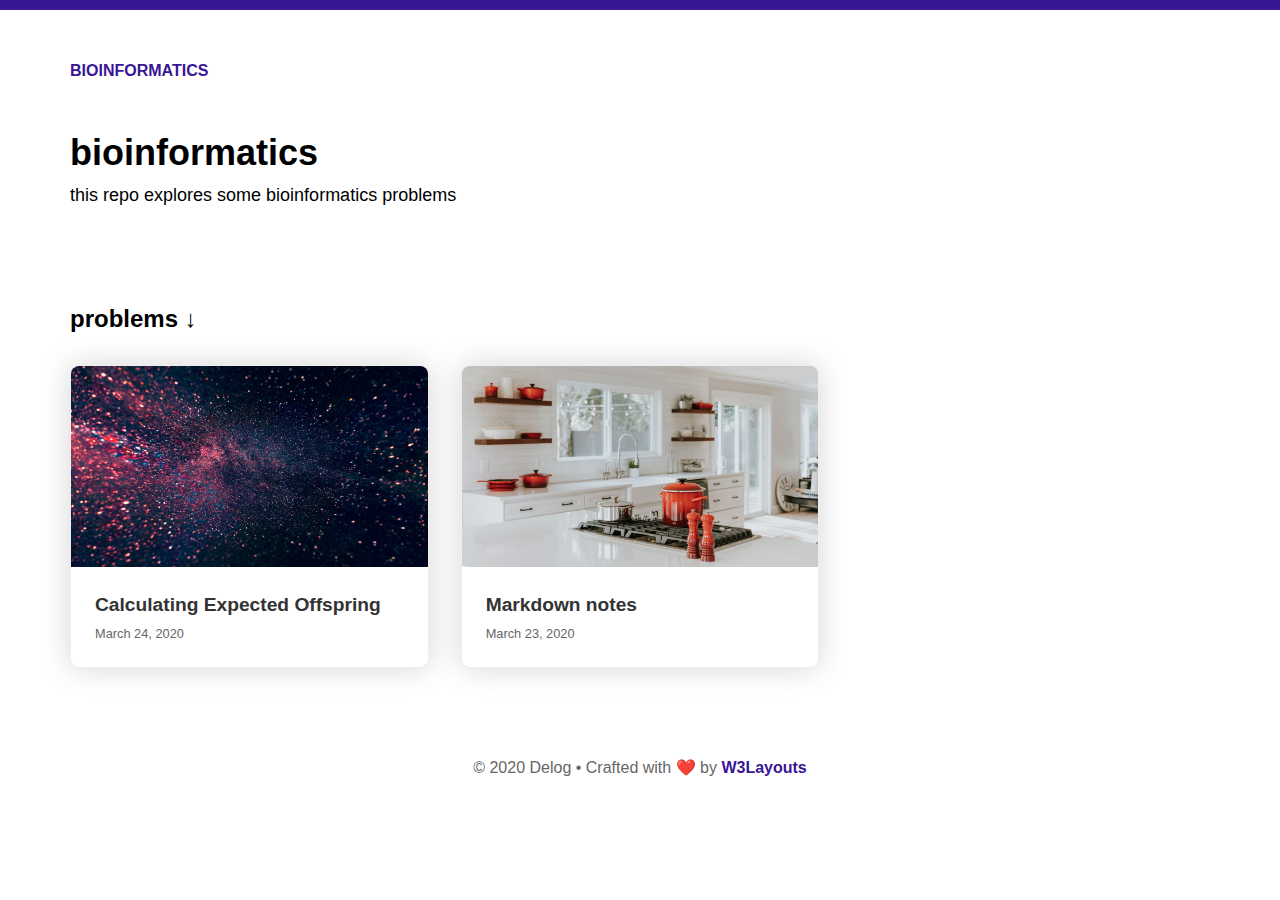
==== commit df1e1f1c: "Updates" ====
--- a/index.html
+++ b/index.html
@@ -1,17 +1 @@
-<!DOCTYPE html><html><head><meta charSet="utf-8"/><meta http-equiv="x-ua-compatible" content="ie=edge"/><meta name="viewport" content="width=device-width, initial-scale=1, shrink-to-fit=no"/><style data-href="/bioinformatics/styles.647beb413759371934b7.css">body,html{margin:0;padding:0}*{margin-top:0}body{font-family:-apple-system,BlinkMacSystemFont,Segoe UI,Roboto,Oxygen-Sans,Ubuntu,Cantarell,Helvetica Neue,sans-serif;background-color:#fff;border-top:10px solid #381696}a{color:#381696;text-decoration:none}a:hover{text-decoration:underline}.site-wrapper{padding:32px;max-width:1140px;margin:0 auto}.site-wrapper img{max-width:100%}.navigation{font-weight:300}.navigation a{color:#888;text-decoration:none;margin:0 8px}.navigation a[aria-current]{color:#381696;font-weight:700}.navigation a:hover{color:#381696}.navigation a:last-child{margin-right:0}.site-header{display:flex;justify-content:space-between;padding:20px 0;background:#fff;margin-bottom:32px;align-items:center}.site-title a{color:#381696;text-decoration:none;font-weight:900;text-transform:uppercase}.hero-header{padding:0 0 64px;max-width:980px}.headline{font-size:36px;font-weight:900;margin-bottom:.5rem}.button{padding:18px 27px;display:inline-block;background:#fff;border:1px solid #d3d6e7;border-radius:9px;text-decoration:none;color:#868892;font-size:16px;font-weight:400;margin:0 20px 0 0;-webkit-transition:background-color .3s linear;transition:background-color .3s linear}.button.-primary{background-color:#381696;border-color:#381696;color:#fff}.button.-primary:hover{background-color:#10072b;color:#fff;text-decoration:none}.button:hover{background-color:#d3d6e7;color:#00062b}.primary-content{font-size:18px;margin-bottom:32px;line-height:1.5;font-weight:300}.post{padding:0;background:#fff;line-height:1.5}.post>.blog-post-content{max-width:768px;margin:0 auto}.post>.blog-post-content :last-child,.post>:last-child{margin-bottom:0}.post .post-title{text-align:center;margin:0 0 .5rem;line-height:1.3;font-size:2rem}.post .post-meta{margin-bottom:32px;text-align:center}.post-thumbnail{text-align:center;min-height:380px;background-color:#493b8a;background-repeat:no-repeat;background-size:cover;background-position:50%;border-radius:18px;margin-bottom:36px;color:#fff;display:grid;align-content:center;position:relative;padding:18px;overflow:hidden}.post-thumbnail:before{content:"";background:rgba(0,0,0,.4);position:absolute;top:0;left:0;width:100%;height:100%;z-index:1}.post-thumbnail>*{position:relative;z-index:2}.post-thumbnail .post-meta{color:hsla(0,0%,100%,.8);margin-bottom:0}.grids{display:grid;grid-template-columns:1fr;grid-gap:32px;margin-top:32px}.card{display:grid;background:#fff;border-radius:9px;border:1px solid #eee;box-shadow:0 0 30px #d5d5d5;overflow:hidden;line-height:1.5}.card:hover .post-link{color:#381696}.card>a img{display:block}.card>header{padding:24px}.card>h2:first-child{margin:0 0 .5rem}.card .post-title{font-size:1.2rem;margin-bottom:.3rem}.card .post-meta{font-weight:100;margin-bottom:0}.card .post-link{color:#333;text-decoration:none}.post-meta{font-size:.8rem;color:#666}.site-footer{text-align:center;margin:90px 0 16px;color:#666}.site-footer a{font-weight:700}.form-container{background-color:#f7f8fe;padding:32px;border:1px solid #d3d6e7;border-radius:9px}.form-container label{display:block;margin-bottom:.5rem}.form-container input[type=email],.form-container input[type=text],.form-container textarea{-webkit-appearance:none;-moz-appearance:none;appearance:none;border:1px solid #d3d6e7;border-radius:6px;line-height:32px;padding:6px 12px;width:calc(100% - 24px);margin-bottom:1.5rem}.form-container textarea{margin-bottom:2rem;height:150px}.two-grids{display:grid;grid-gap:32px}.two-grids.-contact .post-thumbnail{min-height:240px!important}@media only screen and (min-width:768px){.grids{grid-template-columns:1fr 1fr}}@media only screen and (min-width:1024px){.grids{grid-template-columns:1fr 1fr 1fr}.two-grids{display:grid;grid-template-columns:1fr 1fr;grid-gap:64px}}code[class*=language-],pre[class*=language-]{color:#f8f8f2;background:none;text-shadow:0 1px rgba(0,0,0,.3);font-family:Consolas,Monaco,Andale Mono,Ubuntu Mono,monospace;font-size:1em;text-align:left;white-space:pre;word-spacing:normal;word-break:normal;word-wrap:normal;line-height:1.5;-moz-tab-size:4;-o-tab-size:4;tab-size:4;-webkit-hyphens:none;-ms-hyphens:none;hyphens:none}pre[class*=language-]{padding:1em;margin:.5em 0;overflow:auto;border-radius:.3em}:not(pre)>code[class*=language-],pre[class*=language-]{background:#272822}:not(pre)>code[class*=language-]{padding:.1em;border-radius:.3em;white-space:normal}.token.cdata,.token.comment,.token.doctype,.token.prolog{color:#708090}.token.punctuation{color:#f8f8f2}.token.namespace{opacity:.7}.token.constant,.token.deleted,.token.property,.token.symbol,.token.tag{color:#f92672}.token.boolean,.token.number{color:#ae81ff}.token.attr-name,.token.builtin,.token.char,.token.inserted,.token.selector,.token.string{color:#a6e22e}.language-css .token.string,.style .token.string,.token.entity,.token.operator,.token.url,.token.variable{color:#f8f8f2}.token.atrule,.token.attr-value,.token.class-name,.token.function{color:#e6db74}.token.keyword{color:#66d9ef}.token.important,.token.regex{color:#fd971f}.token.bold,.token.important{font-weight:700}.token.italic{font-style:italic}.token.entity{cursor:help}@font-face{font-family:KaTeX_AMS;src:url(/bioinformatics/static/KaTeX_AMS-Regular-e78e28b4834954df047e4925e9dbf354.woff2) format("woff2"),url(/bioinformatics/static/KaTeX_AMS-Regular-7f06b4e30317f784d61d26686aed0ab2.woff) format("woff"),url(/bioinformatics/static/KaTeX_AMS-Regular-aaf4eee9fba9907d61c3935e0b6a54ae.ttf) format("truetype");font-weight:400;font-style:normal}@font-face{font-family:KaTeX_Caligraphic;src:url(/bioinformatics/static/KaTeX_Caligraphic-Bold-4ec58befa687e9752c3c91cd9bcf1bcb.woff2) format("woff2"),url(/bioinformatics/static/KaTeX_Caligraphic-Bold-1e802ca9dedc4ed4e3c6f645e4316128.woff) format("woff"),url(/bioinformatics/static/KaTeX_Caligraphic-Bold-021dd4dc61ee5f5cdf315f43b48c094b.ttf) format("truetype");font-weight:700;font-style:normal}@font-face{font-family:KaTeX_Caligraphic;src:url(/bioinformatics/static/KaTeX_Caligraphic-Regular-7edb53b6693d75b8a2232481eea1a52c.woff2) format("woff2"),url(/bioinformatics/static/KaTeX_Caligraphic-Regular-d3b46c3a530116933081d9d74e3e9fe8.woff) format("woff"),url(/bioinformatics/static/KaTeX_Caligraphic-Regular-d49f2d55ce4f40f982d8ba63d746fbf9.ttf) format("truetype");font-weight:400;font-style:normal}@font-face{font-family:KaTeX_Fraktur;src:url(/bioinformatics/static/KaTeX_Fraktur-Bold-d5b59ec9764e10f4a82369ae29f3ac58.woff2) format("woff2"),url(/bioinformatics/static/KaTeX_Fraktur-Bold-c4c8cab7d5be97b2bb283e531c077355.woff) format("woff"),url(/bioinformatics/static/KaTeX_Fraktur-Bold-a31e7cba7b7221ebf1a2ae545fb306b2.ttf) format("truetype");font-weight:700;font-style:normal}@font-face{font-family:KaTeX_Fraktur;src:url(/bioinformatics/static/KaTeX_Fraktur-Regular-32a5339eb809f381a7357ba56f82aab3.woff2) format("woff2"),url(/bioinformatics/static/KaTeX_Fraktur-Regular-b7d9c46bff5d51da6209e355cc4a235d.woff) format("woff"),url(/bioinformatics/static/KaTeX_Fraktur-Regular-a48dad4f58c82e38a10da0ceebb86370.ttf) format("truetype");font-weight:400;font-style:normal}@font-face{font-family:KaTeX_Main;src:url(/bioinformatics/static/KaTeX_Main-Bold-8e1e01c4b1207c0a383d9a2b4f86e637.woff2) format("woff2"),url(/bioinformatics/static/KaTeX_Main-Bold-22086eb5d97009c3e99bcc1d16ce6865.woff) format("woff"),url(/bioinformatics/static/KaTeX_Main-Bold-9ceff51b3cb7ce6eb4e8efa8163a1472.ttf) format("truetype");font-weight:700;font-style:normal}@font-face{font-family:KaTeX_Main;src:url(/bioinformatics/static/KaTeX_Main-BoldItalic-284a17fe5baf72ff8217d4c7e70c0f82.woff2) format("woff2"),url(/bioinformatics/static/KaTeX_Main-BoldItalic-4c57dbc44bfff1fdf08a59cf556fdab3.woff) format("woff"),url(/bioinformatics/static/KaTeX_Main-BoldItalic-e8b44b990516dab7937bf240fde8b46a.ttf) format("truetype");font-weight:700;font-style:italic}@font-face{font-family:KaTeX_Main;src:url(/bioinformatics/static/KaTeX_Main-Italic-e533d5a2506cf053cd671b335ec04dde.woff2) format("woff2"),url(/bioinformatics/static/KaTeX_Main-Italic-99be0e10c38cd42466e6fe1665ef9536.woff) format("woff"),url(/bioinformatics/static/KaTeX_Main-Italic-29c86397e75cdcb3135af8295f1c2e28.ttf) format("truetype");font-weight:400;font-style:italic}@font-face{font-family:KaTeX_Main;src:url(/bioinformatics/static/KaTeX_Main-Regular-5c734d78610fa35282f3379f866707f2.woff2) format("woff2"),url(/bioinformatics/static/KaTeX_Main-Regular-b741441f6d71014d0453ca3ebc884dd4.woff) format("woff"),url(/bioinformatics/static/KaTeX_Main-Regular-5c94aef490324b0925dbe5f643e8fd04.ttf) format("truetype");font-weight:400;font-style:normal}@font-face{font-family:KaTeX_Math;src:url(/bioinformatics/static/KaTeX_Math-BoldItalic-d747bd1e7a6a43864285edd73dcde253.woff2) format("woff2"),url(/bioinformatics/static/KaTeX_Math-BoldItalic-b13731ef4e2bfc3d8d859271e39550fc.woff) format("woff"),url(/bioinformatics/static/KaTeX_Math-BoldItalic-9a2834a9ff8ab411153571e0e55ac693.ttf) format("truetype");font-weight:700;font-style:italic}@font-face{font-family:KaTeX_Math;src:url(/bioinformatics/static/KaTeX_Math-Italic-4ad08b826b8065e1eab85324d726538c.woff2) format("woff2"),url(/bioinformatics/static/KaTeX_Math-Italic-f0303906c2a67ac63bf1e8ccd638a89e.woff) format("woff"),url(/bioinformatics/static/KaTeX_Math-Italic-291e76b8871b84560701bd29f9d1dcc7.ttf) format("truetype");font-weight:400;font-style:italic}@font-face{font-family:"KaTeX_SansSerif";src:url(/bioinformatics/static/KaTeX_SansSerif-Bold-6e0830bee40435e72165345e0682fbfc.woff2) format("woff2"),url(/bioinformatics/static/KaTeX_SansSerif-Bold-3fb419559955e3ce75619f1a5e8c6c84.woff) format("woff"),url(/bioinformatics/static/KaTeX_SansSerif-Bold-7dc027cba9f7b11ec92af4a311372a85.ttf) format("truetype");font-weight:700;font-style:normal}@font-face{font-family:"KaTeX_SansSerif";src:url(/bioinformatics/static/KaTeX_SansSerif-Italic-fba01c9c6fb2866a0f95bcacb2c187a5.woff2) format("woff2"),url(/bioinformatics/static/KaTeX_SansSerif-Italic-727a9b0d97d72d2fc0228fe4e07fb4d8.woff) format("woff"),url(/bioinformatics/static/KaTeX_SansSerif-Italic-4059868e460d2d2e6be18e180d20c43d.ttf) format("truetype");font-weight:400;font-style:italic}@font-face{font-family:"KaTeX_SansSerif";src:url(/bioinformatics/static/KaTeX_SansSerif-Regular-d929cd671b19f0cfea55b6200fb47461.woff2) format("woff2"),url(/bioinformatics/static/KaTeX_SansSerif-Regular-2555754a67062cac3a0913b715ab982f.woff) format("woff"),url(/bioinformatics/static/KaTeX_SansSerif-Regular-5c58d168c0b66d2c32234a6718e74dfb.ttf) format("truetype");font-weight:400;font-style:normal}@font-face{font-family:KaTeX_Script;src:url(/bioinformatics/static/KaTeX_Script-Regular-755e2491f13b5269f0afd5a56f7aa692.woff2) format("woff2"),url(/bioinformatics/static/KaTeX_Script-Regular-d524c9a5b62a17f98f4a97af37fea735.woff) format("woff"),url(/bioinformatics/static/KaTeX_Script-Regular-d12ea9efb375f9dc331f562e69892638.ttf) format("truetype");font-weight:400;font-style:normal}@font-face{font-family:KaTeX_Size1;src:url([data-uri]) format("woff2"),url([data-uri]) format("woff"),url(/bioinformatics/static/KaTeX_Size1-Regular-7342d45b052c3a2abc21049959fbab7f.ttf) format("truetype");font-weight:400;font-style:normal}@font-face{font-family:KaTeX_Size2;src:url([data-uri]) format("woff2"),url([data-uri]) format("woff"),url(/bioinformatics/static/KaTeX_Size2-Regular-eb130dcc661de766c999c60ba1525a88.ttf) format("truetype");font-weight:400;font-style:normal}@font-face{font-family:KaTeX_Size3;src:url([data-uri]) format("woff2"),url([data-uri]) format("woff"),url([data-uri]) format("truetype");font-weight:400;font-style:normal}@font-face{font-family:KaTeX_Size4;src:url([data-uri]) format("woff2"),url([data-uri]) format("woff"),url(/bioinformatics/static/KaTeX_Size4-Regular-ad7672524b64b730dfd176140a8945cb.ttf) format("truetype");font-weight:400;font-style:normal}@font-face{font-family:KaTeX_Typewriter;src:url(/bioinformatics/static/KaTeX_Typewriter-Regular-6cc31ea5c223c88705a13727a71417fa.woff2) format("woff2"),url(/bioinformatics/static/KaTeX_Typewriter-Regular-3fe216d2a5f736c560cde71984554b64.woff) format("woff"),url(/bioinformatics/static/KaTeX_Typewriter-Regular-257023560753aeb0b89b7e434d3da17f.ttf) format("truetype");font-weight:400;font-style:normal}.katex{font:normal 1.21em KaTeX_Main,Times New Roman,serif;line-height:1.2;text-indent:0;text-rendering:auto}.katex *{-ms-high-contrast-adjust:none!important}.katex .katex-version:after{content:"0.11.1"}.katex .katex-mathml{position:absolute;clip:rect(1px,1px,1px,1px);padding:0;border:0;height:1px;width:1px;overflow:hidden}.katex .katex-html>.newline{display:block}.katex .base{position:relative;white-space:nowrap;width:-webkit-min-content;width:min-content}.katex .base,.katex .strut{display:inline-block}.katex .textbf{font-weight:700}.katex .textit{font-style:italic}.katex .textrm{font-family:KaTeX_Main}.katex .textsf{font-family:KaTeX_SansSerif}.katex .texttt{font-family:KaTeX_Typewriter}.katex .mathdefault{font-family:KaTeX_Math;font-style:italic}.katex .mathit{font-family:KaTeX_Main;font-style:italic}.katex .mathrm{font-style:normal}.katex .mathbf{font-family:KaTeX_Main;font-weight:700}.katex .boldsymbol{font-family:KaTeX_Math;font-weight:700;font-style:italic}.katex .amsrm,.katex .mathbb,.katex .textbb{font-family:KaTeX_AMS}.katex .mathcal{font-family:KaTeX_Caligraphic}.katex .mathfrak,.katex .textfrak{font-family:KaTeX_Fraktur}.katex .mathtt{font-family:KaTeX_Typewriter}.katex .mathscr,.katex .textscr{font-family:KaTeX_Script}.katex .mathsf,.katex .textsf{font-family:KaTeX_SansSerif}.katex .mathboldsf,.katex .textboldsf{font-family:KaTeX_SansSerif;font-weight:700}.katex .mathitsf,.katex .textitsf{font-family:KaTeX_SansSerif;font-style:italic}.katex .mainrm{font-family:KaTeX_Main;font-style:normal}.katex .vlist-t{display:inline-table;table-layout:fixed}.katex .vlist-r{display:table-row}.katex .vlist{display:table-cell;vertical-align:bottom;position:relative}.katex .vlist>span{display:block;height:0;position:relative}.katex .vlist>span>span{display:inline-block}.katex .vlist>span>.pstrut{overflow:hidden;width:0}.katex .vlist-t2{margin-right:-2px}.katex .vlist-s{display:table-cell;vertical-align:bottom;font-size:1px;width:2px;min-width:2px}.katex .msupsub{text-align:left}.katex .mfrac>span>span{text-align:center}.katex .mfrac .frac-line{display:inline-block;width:100%;border-bottom-style:solid}.katex .hdashline,.katex .hline,.katex .mfrac .frac-line,.katex .overline .overline-line,.katex .rule,.katex .underline .underline-line{min-height:1px}.katex .mspace{display:inline-block}.katex .clap,.katex .llap,.katex .rlap{width:0;position:relative}.katex .clap>.inner,.katex .llap>.inner,.katex .rlap>.inner{position:absolute}.katex .clap>.fix,.katex .llap>.fix,.katex .rlap>.fix{display:inline-block}.katex .llap>.inner{right:0}.katex .clap>.inner,.katex .rlap>.inner{left:0}.katex .clap>.inner>span{margin-left:-50%;margin-right:50%}.katex .rule{display:inline-block;border:0 solid;position:relative}.katex .hline,.katex .overline .overline-line,.katex .underline .underline-line{display:inline-block;width:100%;border-bottom-style:solid}.katex .hdashline{display:inline-block;width:100%;border-bottom-style:dashed}.katex .sqrt>.root{margin-left:.27777778em;margin-right:-.55555556em}.katex .fontsize-ensurer.reset-size1.size1,.katex .sizing.reset-size1.size1{font-size:1em}.katex .fontsize-ensurer.reset-size1.size2,.katex .sizing.reset-size1.size2{font-size:1.2em}.katex .fontsize-ensurer.reset-size1.size3,.katex .sizing.reset-size1.size3{font-size:1.4em}.katex .fontsize-ensurer.reset-size1.size4,.katex .sizing.reset-size1.size4{font-size:1.6em}.katex .fontsize-ensurer.reset-size1.size5,.katex .sizing.reset-size1.size5{font-size:1.8em}.katex .fontsize-ensurer.reset-size1.size6,.katex .sizing.reset-size1.size6{font-size:2em}.katex .fontsize-ensurer.reset-size1.size7,.katex .sizing.reset-size1.size7{font-size:2.4em}.katex .fontsize-ensurer.reset-size1.size8,.katex .sizing.reset-size1.size8{font-size:2.88em}.katex .fontsize-ensurer.reset-size1.size9,.katex .sizing.reset-size1.size9{font-size:3.456em}.katex .fontsize-ensurer.reset-size1.size10,.katex .sizing.reset-size1.size10{font-size:4.148em}.katex .fontsize-ensurer.reset-size1.size11,.katex .sizing.reset-size1.size11{font-size:4.976em}.katex .fontsize-ensurer.reset-size2.size1,.katex .sizing.reset-size2.size1{font-size:.83333333em}.katex .fontsize-ensurer.reset-size2.size2,.katex .sizing.reset-size2.size2{font-size:1em}.katex .fontsize-ensurer.reset-size2.size3,.katex .sizing.reset-size2.size3{font-size:1.16666667em}.katex .fontsize-ensurer.reset-size2.size4,.katex .sizing.reset-size2.size4{font-size:1.33333333em}.katex .fontsize-ensurer.reset-size2.size5,.katex .sizing.reset-size2.size5{font-size:1.5em}.katex .fontsize-ensurer.reset-size2.size6,.katex .sizing.reset-size2.size6{font-size:1.66666667em}.katex .fontsize-ensurer.reset-size2.size7,.katex .sizing.reset-size2.size7{font-size:2em}.katex .fontsize-ensurer.reset-size2.size8,.katex .sizing.reset-size2.size8{font-size:2.4em}.katex .fontsize-ensurer.reset-size2.size9,.katex .sizing.reset-size2.size9{font-size:2.88em}.katex .fontsize-ensurer.reset-size2.size10,.katex .sizing.reset-size2.size10{font-size:3.45666667em}.katex .fontsize-ensurer.reset-size2.size11,.katex .sizing.reset-size2.size11{font-size:4.14666667em}.katex .fontsize-ensurer.reset-size3.size1,.katex .sizing.reset-size3.size1{font-size:.71428571em}.katex .fontsize-ensurer.reset-size3.size2,.katex .sizing.reset-size3.size2{font-size:.85714286em}.katex .fontsize-ensurer.reset-size3.size3,.katex .sizing.reset-size3.size3{font-size:1em}.katex .fontsize-ensurer.reset-size3.size4,.katex .sizing.reset-size3.size4{font-size:1.14285714em}.katex .fontsize-ensurer.reset-size3.size5,.katex .sizing.reset-size3.size5{font-size:1.28571429em}.katex .fontsize-ensurer.reset-size3.size6,.katex .sizing.reset-size3.size6{font-size:1.42857143em}.katex .fontsize-ensurer.reset-size3.size7,.katex .sizing.reset-size3.size7{font-size:1.71428571em}.katex .fontsize-ensurer.reset-size3.size8,.katex .sizing.reset-size3.size8{font-size:2.05714286em}.katex .fontsize-ensurer.reset-size3.size9,.katex .sizing.reset-size3.size9{font-size:2.46857143em}.katex .fontsize-ensurer.reset-size3.size10,.katex .sizing.reset-size3.size10{font-size:2.96285714em}.katex .fontsize-ensurer.reset-size3.size11,.katex .sizing.reset-size3.size11{font-size:3.55428571em}.katex .fontsize-ensurer.reset-size4.size1,.katex .sizing.reset-size4.size1{font-size:.625em}.katex .fontsize-ensurer.reset-size4.size2,.katex .sizing.reset-size4.size2{font-size:.75em}.katex .fontsize-ensurer.reset-size4.size3,.katex .sizing.reset-size4.size3{font-size:.875em}.katex .fontsize-ensurer.reset-size4.size4,.katex .sizing.reset-size4.size4{font-size:1em}.katex .fontsize-ensurer.reset-size4.size5,.katex .sizing.reset-size4.size5{font-size:1.125em}.katex .fontsize-ensurer.reset-size4.size6,.katex .sizing.reset-size4.size6{font-size:1.25em}.katex .fontsize-ensurer.reset-size4.size7,.katex .sizing.reset-size4.size7{font-size:1.5em}.katex .fontsize-ensurer.reset-size4.size8,.katex .sizing.reset-size4.size8{font-size:1.8em}.katex .fontsize-ensurer.reset-size4.size9,.katex .sizing.reset-size4.size9{font-size:2.16em}.katex .fontsize-ensurer.reset-size4.size10,.katex .sizing.reset-size4.size10{font-size:2.5925em}.katex .fontsize-ensurer.reset-size4.size11,.katex .sizing.reset-size4.size11{font-size:3.11em}.katex .fontsize-ensurer.reset-size5.size1,.katex .sizing.reset-size5.size1{font-size:.55555556em}.katex .fontsize-ensurer.reset-size5.size2,.katex .sizing.reset-size5.size2{font-size:.66666667em}.katex .fontsize-ensurer.reset-size5.size3,.katex .sizing.reset-size5.size3{font-size:.77777778em}.katex .fontsize-ensurer.reset-size5.size4,.katex .sizing.reset-size5.size4{font-size:.88888889em}.katex .fontsize-ensurer.reset-size5.size5,.katex .sizing.reset-size5.size5{font-size:1em}.katex .fontsize-ensurer.reset-size5.size6,.katex .sizing.reset-size5.size6{font-size:1.11111111em}.katex .fontsize-ensurer.reset-size5.size7,.katex .sizing.reset-size5.size7{font-size:1.33333333em}.katex .fontsize-ensurer.reset-size5.size8,.katex .sizing.reset-size5.size8{font-size:1.6em}.katex .fontsize-ensurer.reset-size5.size9,.katex .sizing.reset-size5.size9{font-size:1.92em}.katex .fontsize-ensurer.reset-size5.size10,.katex .sizing.reset-size5.size10{font-size:2.30444444em}.katex .fontsize-ensurer.reset-size5.size11,.katex .sizing.reset-size5.size11{font-size:2.76444444em}.katex .fontsize-ensurer.reset-size6.size1,.katex .sizing.reset-size6.size1{font-size:.5em}.katex .fontsize-ensurer.reset-size6.size2,.katex .sizing.reset-size6.size2{font-size:.6em}.katex .fontsize-ensurer.reset-size6.size3,.katex .sizing.reset-size6.size3{font-size:.7em}.katex .fontsize-ensurer.reset-size6.size4,.katex .sizing.reset-size6.size4{font-size:.8em}.katex .fontsize-ensurer.reset-size6.size5,.katex .sizing.reset-size6.size5{font-size:.9em}.katex .fontsize-ensurer.reset-size6.size6,.katex .sizing.reset-size6.size6{font-size:1em}.katex .fontsize-ensurer.reset-size6.size7,.katex .sizing.reset-size6.size7{font-size:1.2em}.katex .fontsize-ensurer.reset-size6.size8,.katex .sizing.reset-size6.size8{font-size:1.44em}.katex .fontsize-ensurer.reset-size6.size9,.katex .sizing.reset-size6.size9{font-size:1.728em}.katex .fontsize-ensurer.reset-size6.size10,.katex .sizing.reset-size6.size10{font-size:2.074em}.katex .fontsize-ensurer.reset-size6.size11,.katex .sizing.reset-size6.size11{font-size:2.488em}.katex .fontsize-ensurer.reset-size7.size1,.katex .sizing.reset-size7.size1{font-size:.41666667em}.katex .fontsize-ensurer.reset-size7.size2,.katex .sizing.reset-size7.size2{font-size:.5em}.katex .fontsize-ensurer.reset-size7.size3,.katex .sizing.reset-size7.size3{font-size:.58333333em}.katex .fontsize-ensurer.reset-size7.size4,.katex .sizing.reset-size7.size4{font-size:.66666667em}.katex .fontsize-ensurer.reset-size7.size5,.katex .sizing.reset-size7.size5{font-size:.75em}.katex .fontsize-ensurer.reset-size7.size6,.katex .sizing.reset-size7.size6{font-size:.83333333em}.katex .fontsize-ensurer.reset-size7.size7,.katex .sizing.reset-size7.size7{font-size:1em}.katex .fontsize-ensurer.reset-size7.size8,.katex .sizing.reset-size7.size8{font-size:1.2em}.katex .fontsize-ensurer.reset-size7.size9,.katex .sizing.reset-size7.size9{font-size:1.44em}.katex .fontsize-ensurer.reset-size7.size10,.katex .sizing.reset-size7.size10{font-size:1.72833333em}.katex .fontsize-ensurer.reset-size7.size11,.katex .sizing.reset-size7.size11{font-size:2.07333333em}.katex .fontsize-ensurer.reset-size8.size1,.katex .sizing.reset-size8.size1{font-size:.34722222em}.katex .fontsize-ensurer.reset-size8.size2,.katex .sizing.reset-size8.size2{font-size:.41666667em}.katex .fontsize-ensurer.reset-size8.size3,.katex .sizing.reset-size8.size3{font-size:.48611111em}.katex .fontsize-ensurer.reset-size8.size4,.katex .sizing.reset-size8.size4{font-size:.55555556em}.katex .fontsize-ensurer.reset-size8.size5,.katex .sizing.reset-size8.size5{font-size:.625em}.katex .fontsize-ensurer.reset-size8.size6,.katex .sizing.reset-size8.size6{font-size:.69444444em}.katex .fontsize-ensurer.reset-size8.size7,.katex .sizing.reset-size8.size7{font-size:.83333333em}.katex .fontsize-ensurer.reset-size8.size8,.katex .sizing.reset-size8.size8{font-size:1em}.katex .fontsize-ensurer.reset-size8.size9,.katex .sizing.reset-size8.size9{font-size:1.2em}.katex .fontsize-ensurer.reset-size8.size10,.katex .sizing.reset-size8.size10{font-size:1.44027778em}.katex .fontsize-ensurer.reset-size8.size11,.katex .sizing.reset-size8.size11{font-size:1.72777778em}.katex .fontsize-ensurer.reset-size9.size1,.katex .sizing.reset-size9.size1{font-size:.28935185em}.katex .fontsize-ensurer.reset-size9.size2,.katex .sizing.reset-size9.size2{font-size:.34722222em}.katex .fontsize-ensurer.reset-size9.size3,.katex .sizing.reset-size9.size3{font-size:.40509259em}.katex .fontsize-ensurer.reset-size9.size4,.katex .sizing.reset-size9.size4{font-size:.46296296em}.katex .fontsize-ensurer.reset-size9.size5,.katex .sizing.reset-size9.size5{font-size:.52083333em}.katex .fontsize-ensurer.reset-size9.size6,.katex .sizing.reset-size9.size6{font-size:.5787037em}.katex .fontsize-ensurer.reset-size9.size7,.katex .sizing.reset-size9.size7{font-size:.69444444em}.katex .fontsize-ensurer.reset-size9.size8,.katex .sizing.reset-size9.size8{font-size:.83333333em}.katex .fontsize-ensurer.reset-size9.size9,.katex .sizing.reset-size9.size9{font-size:1em}.katex .fontsize-ensurer.reset-size9.size10,.katex .sizing.reset-size9.size10{font-size:1.20023148em}.katex .fontsize-ensurer.reset-size9.size11,.katex .sizing.reset-size9.size11{font-size:1.43981481em}.katex .fontsize-ensurer.reset-size10.size1,.katex .sizing.reset-size10.size1{font-size:.24108004em}.katex .fontsize-ensurer.reset-size10.size2,.katex .sizing.reset-size10.size2{font-size:.28929605em}.katex .fontsize-ensurer.reset-size10.size3,.katex .sizing.reset-size10.size3{font-size:.33751205em}.katex .fontsize-ensurer.reset-size10.size4,.katex .sizing.reset-size10.size4{font-size:.38572806em}.katex .fontsize-ensurer.reset-size10.size5,.katex .sizing.reset-size10.size5{font-size:.43394407em}.katex .fontsize-ensurer.reset-size10.size6,.katex .sizing.reset-size10.size6{font-size:.48216008em}.katex .fontsize-ensurer.reset-size10.size7,.katex .sizing.reset-size10.size7{font-size:.57859209em}.katex .fontsize-ensurer.reset-size10.size8,.katex .sizing.reset-size10.size8{font-size:.69431051em}.katex .fontsize-ensurer.reset-size10.size9,.katex .sizing.reset-size10.size9{font-size:.83317261em}.katex .fontsize-ensurer.reset-size10.size10,.katex .sizing.reset-size10.size10{font-size:1em}.katex .fontsize-ensurer.reset-size10.size11,.katex .sizing.reset-size10.size11{font-size:1.19961427em}.katex .fontsize-ensurer.reset-size11.size1,.katex .sizing.reset-size11.size1{font-size:.20096463em}.katex .fontsize-ensurer.reset-size11.size2,.katex .sizing.reset-size11.size2{font-size:.24115756em}.katex .fontsize-ensurer.reset-size11.size3,.katex .sizing.reset-size11.size3{font-size:.28135048em}.katex .fontsize-ensurer.reset-size11.size4,.katex .sizing.reset-size11.size4{font-size:.32154341em}.katex .fontsize-ensurer.reset-size11.size5,.katex .sizing.reset-size11.size5{font-size:.36173633em}.katex .fontsize-ensurer.reset-size11.size6,.katex .sizing.reset-size11.size6{font-size:.40192926em}.katex .fontsize-ensurer.reset-size11.size7,.katex .sizing.reset-size11.size7{font-size:.48231511em}.katex .fontsize-ensurer.reset-size11.size8,.katex .sizing.reset-size11.size8{font-size:.57877814em}.katex .fontsize-ensurer.reset-size11.size9,.katex .sizing.reset-size11.size9{font-size:.69453376em}.katex .fontsize-ensurer.reset-size11.size10,.katex .sizing.reset-size11.size10{font-size:.83360129em}.katex .fontsize-ensurer.reset-size11.size11,.katex .sizing.reset-size11.size11{font-size:1em}.katex .delimsizing.size1{font-family:KaTeX_Size1}.katex .delimsizing.size2{font-family:KaTeX_Size2}.katex .delimsizing.size3{font-family:KaTeX_Size3}.katex .delimsizing.size4{font-family:KaTeX_Size4}.katex .delimsizing.mult .delim-size1>span{font-family:KaTeX_Size1}.katex .delimsizing.mult .delim-size4>span{font-family:KaTeX_Size4}.katex .nulldelimiter{display:inline-block;width:.12em}.katex .delimcenter,.katex .op-symbol{position:relative}.katex .op-symbol.small-op{font-family:KaTeX_Size1}.katex .op-symbol.large-op{font-family:KaTeX_Size2}.katex .accent>.vlist-t,.katex .op-limits>.vlist-t{text-align:center}.katex .accent .accent-body{position:relative}.katex .accent .accent-body:not(.accent-full){width:0}.katex .overlay{display:block}.katex .mtable .vertical-separator{display:inline-block;min-width:1px}.katex .mtable .arraycolsep{display:inline-block}.katex .mtable .col-align-c>.vlist-t{text-align:center}.katex .mtable .col-align-l>.vlist-t{text-align:left}.katex .mtable .col-align-r>.vlist-t{text-align:right}.katex .svg-align{text-align:left}.katex svg{display:block;position:absolute;width:100%;height:inherit;fill:currentColor;stroke:currentColor;fill-rule:nonzero;fill-opacity:1;stroke-width:1;stroke-linecap:butt;stroke-linejoin:miter;stroke-miterlimit:4;stroke-dasharray:none;stroke-dashoffset:0;stroke-opacity:1}.katex svg path{stroke:none}.katex img{border-style:none;min-width:0;min-height:0;max-width:none;max-height:none}.katex .stretchy{width:100%;display:block;position:relative;overflow:hidden}.katex .stretchy:after,.katex .stretchy:before{content:""}.katex .hide-tail{width:100%;position:relative;overflow:hidden}.katex .halfarrow-left{position:absolute;left:0;width:50.2%;overflow:hidden}.katex .halfarrow-right{position:absolute;right:0;width:50.2%;overflow:hidden}.katex .brace-left{position:absolute;left:0;width:25.1%;overflow:hidden}.katex .brace-center{position:absolute;left:25%;width:50%;overflow:hidden}.katex .brace-right{position:absolute;right:0;width:25.1%;overflow:hidden}.katex .x-arrow-pad{padding:0 .5em}.katex .mover,.katex .munder,.katex .x-arrow{text-align:center}.katex .boxpad{padding:0 .3em}.katex .fbox,.katex .fcolorbox{box-sizing:border-box;border:.04em solid}.katex .cancel-pad{padding:0 .2em}.katex .cancel-lap{margin-left:-.2em;margin-right:-.2em}.katex .sout{border-bottom-style:solid;border-bottom-width:.08em}.katex-display{display:block;margin:1em 0;text-align:center}.katex-display>.katex{display:block;text-align:center;white-space:nowrap}.katex-display>.katex>.katex-html{display:block;position:relative}.katex-display>.katex>.katex-html>.tag{position:absolute;right:0}.katex-display.leqno>.katex>.katex-html>.tag{left:0;right:auto}.katex-display.fleqn>.katex{text-align:left}</style><meta name="generator" content="Gatsby 2.19.7"/><link rel="preconnect dns-prefetch" href="https://www.google-analytics.com"/><script>
-  
-  
-  if(true) {
-    (function(i,s,o,g,r,a,m){i['GoogleAnalyticsObject']=r;i[r]=i[r]||function(){
-    (i[r].q=i[r].q||[]).push(arguments)},i[r].l=1*new Date();a=s.createElement(o),
-    m=s.getElementsByTagName(o)[0];a.async=1;a.src=g;m.parentNode.insertBefore(a,m)
-    })(window,document,'script','https://www.google-analytics.com/analytics.js','ga');
-  }
-  if (typeof ga === "function") {
-    ga('create', 'UA-30027142-1', 'auto', {});
-      
-      
-      
-      
-      
-      }</script><title data-react-helmet="true">Bioinformatics</title><meta data-react-helmet="true" name="description" content="Bioinformatic problems"/><meta data-react-helmet="true" name="w3l-domain-verification" content="5e609f7a2d23fCF_Domain_verify"/><link as="script" rel="preload" href="/bioinformatics/component---src-pages-index-js-5b7a9a252d975d943c1f.js"/><link as="script" rel="preload" href="/bioinformatics/app-51a58c1d59a47de46748.js"/><link as="script" rel="preload" href="/bioinformatics/styles-6fb38e487d235a8007d8.js"/><link as="script" rel="preload" href="/bioinformatics/netlify-identity-widget-14b31333d43938f9a53c.js"/><link as="script" rel="preload" href="/bioinformatics/commons-b36cfb960ac59a116f0a.js"/><link as="script" rel="preload" href="/bioinformatics/webpack-runtime-640efcefc2c0ee8c3e25.js"/><link as="fetch" rel="preload" href="/bioinformatics/page-data/index/page-data.json" crossorigin="anonymous"/></head><body><div id="___gatsby"><div style="outline:none" tabindex="-1" role="group" id="gatsby-focus-wrapper"><div class="site-wrapper"><header class="site-header"><div class="site-title"><a aria-current="page" class="" href="/bioinformatics/">Bioinformatics</a></div><nav class="navigation"></nav></header><div class="hero-header"><div class="headline">bioinformatics</div><div class="primary-content"><p>this repo explores some bioinformatics problems</p></div></div><h2>problems ↓</h2><div class="grids"><article class="card "><a href="/bioinformatics/calculating-expected-offspring"><img src="/assets/image-5.jpg" alt="Calculating Expected Offspring- Featured Shot"/></a><header><h2 class="post-title"><a class="post-link" href="/bioinformatics/calculating-expected-offspring">Calculating Expected Offspring</a></h2><div class="post-meta">March 24, 2020</div></header></article><article class="card "><a href="/bioinformatics/remark-kitchen-sink"><img src="/assets/image-6.jpg" alt="Hello World: The remark Kitchen Sink- Featured Shot"/></a><header><h2 class="post-title"><a class="post-link" href="/bioinformatics/remark-kitchen-sink">Hello World: The remark Kitchen Sink</a></h2><div class="post-meta">February 21, 2020</div></header></article><article class="card "><a href="/bioinformatics/with-code"><img src="/assets/image-2.jpg" alt="Code with Syntax Highlighting with PrismJS- Featured Shot"/></a><header><h2 class="post-title"><a class="post-link" href="/bioinformatics/with-code">Code with Syntax Highlighting with PrismJS</a></h2><div class="post-meta">February 20, 2020</div></header></article><article class="card "><a href="/bioinformatics/video-post"><img src="/assets/image-1.jpg" alt="Post with Youtube Video embed- Featured Shot"/></a><header><h2 class="post-title"><a class="post-link" href="/bioinformatics/video-post">Post with Youtube Video embed</a></h2><div class="post-meta">February 20, 2020</div></header></article><article class="card "><a href="/bioinformatics/hello-world"></a><header><h2 class="post-title"><a class="post-link" href="/bioinformatics/hello-world">Hello World</a></h2><div class="post-meta">February 20, 2020</div></header></article><article class="card "><a href="/bioinformatics/new-post"><img src="/assets/image-4.jpg" alt="Test Post- Featured Shot"/></a><header><h2 class="post-title"><a class="post-link" href="/bioinformatics/new-post">Test Post</a></h2><div class="post-meta">February 01, 2020</div></header></article></div><footer class="site-footer"><p>© 2020 Delog • Crafted with <span role="img" aria-label="love">❤️</span> by <a href="https://w3layouts.com">W3Layouts</a></p></footer></div></div></div><script id="gatsby-script-loader">/*<![CDATA[*/window.pagePath="/";/*]]>*/</script><script id="gatsby-chunk-mapping">/*<![CDATA[*/window.___chunkMapping={"app":["/app-51a58c1d59a47de46748.js"],"component---src-templates-blog-template-js":["/component---src-templates-blog-template-js-42f79250954f42f49913.js"],"component---src-pages-index-js":["/component---src-pages-index-js-5b7a9a252d975d943c1f.js"]};/*]]>*/</script><script src="/bioinformatics/webpack-runtime-640efcefc2c0ee8c3e25.js" async=""></script><script src="/bioinformatics/commons-b36cfb960ac59a116f0a.js" async=""></script><script src="/bioinformatics/netlify-identity-widget-14b31333d43938f9a53c.js" async=""></script><script src="/bioinformatics/styles-6fb38e487d235a8007d8.js" async=""></script><script src="/bioinformatics/app-51a58c1d59a47de46748.js" async=""></script><script src="/bioinformatics/component---src-pages-index-js-5b7a9a252d975d943c1f.js" async=""></script></body></html>+<!DOCTYPE html><html><head><meta charSet="utf-8"/><meta http-equiv="x-ua-compatible" content="ie=edge"/><meta name="viewport" content="width=device-width, initial-scale=1, shrink-to-fit=no"/><style data-href="/bioinformatics/styles.647beb413759371934b7.css">body,html{margin:0;padding:0}*{margin-top:0}body{font-family:-apple-system,BlinkMacSystemFont,Segoe UI,Roboto,Oxygen-Sans,Ubuntu,Cantarell,Helvetica Neue,sans-serif;background-color:#fff;border-top:10px solid #381696}a{color:#381696;text-decoration:none}a:hover{text-decoration:underline}.site-wrapper{padding:32px;max-width:1140px;margin:0 auto}.site-wrapper img{max-width:100%}.navigation{font-weight:300}.navigation a{color:#888;text-decoration:none;margin:0 8px}.navigation a[aria-current]{color:#381696;font-weight:700}.navigation a:hover{color:#381696}.navigation a:last-child{margin-right:0}.site-header{display:flex;justify-content:space-between;padding:20px 0;background:#fff;margin-bottom:32px;align-items:center}.site-title a{color:#381696;text-decoration:none;font-weight:900;text-transform:uppercase}.hero-header{padding:0 0 64px;max-width:980px}.headline{font-size:36px;font-weight:900;margin-bottom:.5rem}.button{padding:18px 27px;display:inline-block;background:#fff;border:1px solid #d3d6e7;border-radius:9px;text-decoration:none;color:#868892;font-size:16px;font-weight:400;margin:0 20px 0 0;-webkit-transition:background-color .3s linear;transition:background-color .3s linear}.button.-primary{background-color:#381696;border-color:#381696;color:#fff}.button.-primary:hover{background-color:#10072b;color:#fff;text-decoration:none}.button:hover{background-color:#d3d6e7;color:#00062b}.primary-content{font-size:18px;margin-bottom:32px;line-height:1.5;font-weight:300}.post{padding:0;background:#fff;line-height:1.5}.post>.blog-post-content{max-width:768px;margin:0 auto}.post>.blog-post-content :last-child,.post>:last-child{margin-bottom:0}.post .post-title{text-align:center;margin:0 0 .5rem;line-height:1.3;font-size:2rem}.post .post-meta{margin-bottom:32px;text-align:center}.post-thumbnail{text-align:center;min-height:380px;background-color:#493b8a;background-repeat:no-repeat;background-size:cover;background-position:50%;border-radius:18px;margin-bottom:36px;color:#fff;display:grid;align-content:center;position:relative;padding:18px;overflow:hidden}.post-thumbnail:before{content:"";background:rgba(0,0,0,.4);position:absolute;top:0;left:0;width:100%;height:100%;z-index:1}.post-thumbnail>*{position:relative;z-index:2}.post-thumbnail .post-meta{color:hsla(0,0%,100%,.8);margin-bottom:0}.grids{display:grid;grid-template-columns:1fr;grid-gap:32px;margin-top:32px}.card{display:grid;background:#fff;border-radius:9px;border:1px solid #eee;box-shadow:0 0 30px #d5d5d5;overflow:hidden;line-height:1.5}.card:hover .post-link{color:#381696}.card>a img{display:block}.card>header{padding:24px}.card>h2:first-child{margin:0 0 .5rem}.card .post-title{font-size:1.2rem;margin-bottom:.3rem}.card .post-meta{font-weight:100;margin-bottom:0}.card .post-link{color:#333;text-decoration:none}.post-meta{font-size:.8rem;color:#666}.site-footer{text-align:center;margin:90px 0 16px;color:#666}.site-footer a{font-weight:700}.form-container{background-color:#f7f8fe;padding:32px;border:1px solid #d3d6e7;border-radius:9px}.form-container label{display:block;margin-bottom:.5rem}.form-container input[type=email],.form-container input[type=text],.form-container textarea{-webkit-appearance:none;-moz-appearance:none;appearance:none;border:1px solid #d3d6e7;border-radius:6px;line-height:32px;padding:6px 12px;width:calc(100% - 24px);margin-bottom:1.5rem}.form-container textarea{margin-bottom:2rem;height:150px}.two-grids{display:grid;grid-gap:32px}.two-grids.-contact .post-thumbnail{min-height:240px!important}@media only screen and (min-width:768px){.grids{grid-template-columns:1fr 1fr}}@media only screen and (min-width:1024px){.grids{grid-template-columns:1fr 1fr 1fr}.two-grids{display:grid;grid-template-columns:1fr 1fr;grid-gap:64px}}code[class*=language-],pre[class*=language-]{color:#f8f8f2;background:none;text-shadow:0 1px rgba(0,0,0,.3);font-family:Consolas,Monaco,Andale Mono,Ubuntu Mono,monospace;font-size:1em;text-align:left;white-space:pre;word-spacing:normal;word-break:normal;word-wrap:normal;line-height:1.5;-moz-tab-size:4;-o-tab-size:4;tab-size:4;-webkit-hyphens:none;-ms-hyphens:none;hyphens:none}pre[class*=language-]{padding:1em;margin:.5em 0;overflow:auto;border-radius:.3em}:not(pre)>code[class*=language-],pre[class*=language-]{background:#272822}:not(pre)>code[class*=language-]{padding:.1em;border-radius:.3em;white-space:normal}.token.cdata,.token.comment,.token.doctype,.token.prolog{color:#708090}.token.punctuation{color:#f8f8f2}.token.namespace{opacity:.7}.token.constant,.token.deleted,.token.property,.token.symbol,.token.tag{color:#f92672}.token.boolean,.token.number{color:#ae81ff}.token.attr-name,.token.builtin,.token.char,.token.inserted,.token.selector,.token.string{color:#a6e22e}.language-css .token.string,.style .token.string,.token.entity,.token.operator,.token.url,.token.variable{color:#f8f8f2}.token.atrule,.token.attr-value,.token.class-name,.token.function{color:#e6db74}.token.keyword{color:#66d9ef}.token.important,.token.regex{color:#fd971f}.token.bold,.token.important{font-weight:700}.token.italic{font-style:italic}.token.entity{cursor:help}@font-face{font-family:KaTeX_AMS;src:url(/bioinformatics/static/KaTeX_AMS-Regular-e78e28b4834954df047e4925e9dbf354.woff2) format("woff2"),url(/bioinformatics/static/KaTeX_AMS-Regular-7f06b4e30317f784d61d26686aed0ab2.woff) format("woff"),url(/bioinformatics/static/KaTeX_AMS-Regular-aaf4eee9fba9907d61c3935e0b6a54ae.ttf) format("truetype");font-weight:400;font-style:normal}@font-face{font-family:KaTeX_Caligraphic;src:url(/bioinformatics/static/KaTeX_Caligraphic-Bold-4ec58befa687e9752c3c91cd9bcf1bcb.woff2) format("woff2"),url(/bioinformatics/static/KaTeX_Caligraphic-Bold-1e802ca9dedc4ed4e3c6f645e4316128.woff) format("woff"),url(/bioinformatics/static/KaTeX_Caligraphic-Bold-021dd4dc61ee5f5cdf315f43b48c094b.ttf) format("truetype");font-weight:700;font-style:normal}@font-face{font-family:KaTeX_Caligraphic;src:url(/bioinformatics/static/KaTeX_Caligraphic-Regular-7edb53b6693d75b8a2232481eea1a52c.woff2) format("woff2"),url(/bioinformatics/static/KaTeX_Caligraphic-Regular-d3b46c3a530116933081d9d74e3e9fe8.woff) format("woff"),url(/bioinformatics/static/KaTeX_Caligraphic-Regular-d49f2d55ce4f40f982d8ba63d746fbf9.ttf) format("truetype");font-weight:400;font-style:normal}@font-face{font-family:KaTeX_Fraktur;src:url(/bioinformatics/static/KaTeX_Fraktur-Bold-d5b59ec9764e10f4a82369ae29f3ac58.woff2) format("woff2"),url(/bioinformatics/static/KaTeX_Fraktur-Bold-c4c8cab7d5be97b2bb283e531c077355.woff) format("woff"),url(/bioinformatics/static/KaTeX_Fraktur-Bold-a31e7cba7b7221ebf1a2ae545fb306b2.ttf) format("truetype");font-weight:700;font-style:normal}@font-face{font-family:KaTeX_Fraktur;src:url(/bioinformatics/static/KaTeX_Fraktur-Regular-32a5339eb809f381a7357ba56f82aab3.woff2) format("woff2"),url(/bioinformatics/static/KaTeX_Fraktur-Regular-b7d9c46bff5d51da6209e355cc4a235d.woff) format("woff"),url(/bioinformatics/static/KaTeX_Fraktur-Regular-a48dad4f58c82e38a10da0ceebb86370.ttf) format("truetype");font-weight:400;font-style:normal}@font-face{font-family:KaTeX_Main;src:url(/bioinformatics/static/KaTeX_Main-Bold-8e1e01c4b1207c0a383d9a2b4f86e637.woff2) format("woff2"),url(/bioinformatics/static/KaTeX_Main-Bold-22086eb5d97009c3e99bcc1d16ce6865.woff) format("woff"),url(/bioinformatics/static/KaTeX_Main-Bold-9ceff51b3cb7ce6eb4e8efa8163a1472.ttf) format("truetype");font-weight:700;font-style:normal}@font-face{font-family:KaTeX_Main;src:url(/bioinformatics/static/KaTeX_Main-BoldItalic-284a17fe5baf72ff8217d4c7e70c0f82.woff2) format("woff2"),url(/bioinformatics/static/KaTeX_Main-BoldItalic-4c57dbc44bfff1fdf08a59cf556fdab3.woff) format("woff"),url(/bioinformatics/static/KaTeX_Main-BoldItalic-e8b44b990516dab7937bf240fde8b46a.ttf) format("truetype");font-weight:700;font-style:italic}@font-face{font-family:KaTeX_Main;src:url(/bioinformatics/static/KaTeX_Main-Italic-e533d5a2506cf053cd671b335ec04dde.woff2) format("woff2"),url(/bioinformatics/static/KaTeX_Main-Italic-99be0e10c38cd42466e6fe1665ef9536.woff) format("woff"),url(/bioinformatics/static/KaTeX_Main-Italic-29c86397e75cdcb3135af8295f1c2e28.ttf) format("truetype");font-weight:400;font-style:italic}@font-face{font-family:KaTeX_Main;src:url(/bioinformatics/static/KaTeX_Main-Regular-5c734d78610fa35282f3379f866707f2.woff2) format("woff2"),url(/bioinformatics/static/KaTeX_Main-Regular-b741441f6d71014d0453ca3ebc884dd4.woff) format("woff"),url(/bioinformatics/static/KaTeX_Main-Regular-5c94aef490324b0925dbe5f643e8fd04.ttf) format("truetype");font-weight:400;font-style:normal}@font-face{font-family:KaTeX_Math;src:url(/bioinformatics/static/KaTeX_Math-BoldItalic-d747bd1e7a6a43864285edd73dcde253.woff2) format("woff2"),url(/bioinformatics/static/KaTeX_Math-BoldItalic-b13731ef4e2bfc3d8d859271e39550fc.woff) format("woff"),url(/bioinformatics/static/KaTeX_Math-BoldItalic-9a2834a9ff8ab411153571e0e55ac693.ttf) format("truetype");font-weight:700;font-style:italic}@font-face{font-family:KaTeX_Math;src:url(/bioinformatics/static/KaTeX_Math-Italic-4ad08b826b8065e1eab85324d726538c.woff2) format("woff2"),url(/bioinformatics/static/KaTeX_Math-Italic-f0303906c2a67ac63bf1e8ccd638a89e.woff) format("woff"),url(/bioinformatics/static/KaTeX_Math-Italic-291e76b8871b84560701bd29f9d1dcc7.ttf) format("truetype");font-weight:400;font-style:italic}@font-face{font-family:"KaTeX_SansSerif";src:url(/bioinformatics/static/KaTeX_SansSerif-Bold-6e0830bee40435e72165345e0682fbfc.woff2) format("woff2"),url(/bioinformatics/static/KaTeX_SansSerif-Bold-3fb419559955e3ce75619f1a5e8c6c84.woff) format("woff"),url(/bioinformatics/static/KaTeX_SansSerif-Bold-7dc027cba9f7b11ec92af4a311372a85.ttf) format("truetype");font-weight:700;font-style:normal}@font-face{font-family:"KaTeX_SansSerif";src:url(/bioinformatics/static/KaTeX_SansSerif-Italic-fba01c9c6fb2866a0f95bcacb2c187a5.woff2) format("woff2"),url(/bioinformatics/static/KaTeX_SansSerif-Italic-727a9b0d97d72d2fc0228fe4e07fb4d8.woff) format("woff"),url(/bioinformatics/static/KaTeX_SansSerif-Italic-4059868e460d2d2e6be18e180d20c43d.ttf) format("truetype");font-weight:400;font-style:italic}@font-face{font-family:"KaTeX_SansSerif";src:url(/bioinformatics/static/KaTeX_SansSerif-Regular-d929cd671b19f0cfea55b6200fb47461.woff2) format("woff2"),url(/bioinformatics/static/KaTeX_SansSerif-Regular-2555754a67062cac3a0913b715ab982f.woff) format("woff"),url(/bioinformatics/static/KaTeX_SansSerif-Regular-5c58d168c0b66d2c32234a6718e74dfb.ttf) format("truetype");font-weight:400;font-style:normal}@font-face{font-family:KaTeX_Script;src:url(/bioinformatics/static/KaTeX_Script-Regular-755e2491f13b5269f0afd5a56f7aa692.woff2) format("woff2"),url(/bioinformatics/static/KaTeX_Script-Regular-d524c9a5b62a17f98f4a97af37fea735.woff) format("woff"),url(/bioinformatics/static/KaTeX_Script-Regular-d12ea9efb375f9dc331f562e69892638.ttf) format("truetype");font-weight:400;font-style:normal}@font-face{font-family:KaTeX_Size1;src:url([data-uri]) format("woff2"),url([data-uri]) format("woff"),url(/bioinformatics/static/KaTeX_Size1-Regular-7342d45b052c3a2abc21049959fbab7f.ttf) format("truetype");font-weight:400;font-style:normal}@font-face{font-family:KaTeX_Size2;src:url([data-uri]) format("woff2"),url([data-uri]) format("woff"),url(/bioinformatics/static/KaTeX_Size2-Regular-eb130dcc661de766c999c60ba1525a88.ttf) format("truetype");font-weight:400;font-style:normal}@font-face{font-family:KaTeX_Size3;src:url([data-uri]) format("woff2"),url([data-uri]) format("woff"),url([data-uri]) format("truetype");font-weight:400;font-style:normal}@font-face{font-family:KaTeX_Size4;src:url([data-uri]) format("woff2"),url([data-uri]) format("woff"),url(/bioinformatics/static/KaTeX_Size4-Regular-ad7672524b64b730dfd176140a8945cb.ttf) format("truetype");font-weight:400;font-style:normal}@font-face{font-family:KaTeX_Typewriter;src:url(/bioinformatics/static/KaTeX_Typewriter-Regular-6cc31ea5c223c88705a13727a71417fa.woff2) format("woff2"),url(/bioinformatics/static/KaTeX_Typewriter-Regular-3fe216d2a5f736c560cde71984554b64.woff) format("woff"),url(/bioinformatics/static/KaTeX_Typewriter-Regular-257023560753aeb0b89b7e434d3da17f.ttf) format("truetype");font-weight:400;font-style:normal}.katex{font:normal 1.21em KaTeX_Main,Times New Roman,serif;line-height:1.2;text-indent:0;text-rendering:auto}.katex *{-ms-high-contrast-adjust:none!important}.katex .katex-version:after{content:"0.11.1"}.katex .katex-mathml{position:absolute;clip:rect(1px,1px,1px,1px);padding:0;border:0;height:1px;width:1px;overflow:hidden}.katex .katex-html>.newline{display:block}.katex .base{position:relative;white-space:nowrap;width:-webkit-min-content;width:min-content}.katex .base,.katex .strut{display:inline-block}.katex .textbf{font-weight:700}.katex .textit{font-style:italic}.katex .textrm{font-family:KaTeX_Main}.katex .textsf{font-family:KaTeX_SansSerif}.katex .texttt{font-family:KaTeX_Typewriter}.katex .mathdefault{font-family:KaTeX_Math;font-style:italic}.katex .mathit{font-family:KaTeX_Main;font-style:italic}.katex .mathrm{font-style:normal}.katex .mathbf{font-family:KaTeX_Main;font-weight:700}.katex .boldsymbol{font-family:KaTeX_Math;font-weight:700;font-style:italic}.katex .amsrm,.katex .mathbb,.katex .textbb{font-family:KaTeX_AMS}.katex .mathcal{font-family:KaTeX_Caligraphic}.katex .mathfrak,.katex .textfrak{font-family:KaTeX_Fraktur}.katex .mathtt{font-family:KaTeX_Typewriter}.katex .mathscr,.katex .textscr{font-family:KaTeX_Script}.katex .mathsf,.katex .textsf{font-family:KaTeX_SansSerif}.katex .mathboldsf,.katex .textboldsf{font-family:KaTeX_SansSerif;font-weight:700}.katex .mathitsf,.katex .textitsf{font-family:KaTeX_SansSerif;font-style:italic}.katex .mainrm{font-family:KaTeX_Main;font-style:normal}.katex .vlist-t{display:inline-table;table-layout:fixed}.katex .vlist-r{display:table-row}.katex .vlist{display:table-cell;vertical-align:bottom;position:relative}.katex .vlist>span{display:block;height:0;position:relative}.katex .vlist>span>span{display:inline-block}.katex .vlist>span>.pstrut{overflow:hidden;width:0}.katex .vlist-t2{margin-right:-2px}.katex .vlist-s{display:table-cell;vertical-align:bottom;font-size:1px;width:2px;min-width:2px}.katex .msupsub{text-align:left}.katex .mfrac>span>span{text-align:center}.katex .mfrac .frac-line{display:inline-block;width:100%;border-bottom-style:solid}.katex .hdashline,.katex .hline,.katex .mfrac .frac-line,.katex .overline .overline-line,.katex .rule,.katex .underline .underline-line{min-height:1px}.katex .mspace{display:inline-block}.katex .clap,.katex .llap,.katex .rlap{width:0;position:relative}.katex .clap>.inner,.katex .llap>.inner,.katex .rlap>.inner{position:absolute}.katex .clap>.fix,.katex .llap>.fix,.katex .rlap>.fix{display:inline-block}.katex .llap>.inner{right:0}.katex .clap>.inner,.katex .rlap>.inner{left:0}.katex .clap>.inner>span{margin-left:-50%;margin-right:50%}.katex .rule{display:inline-block;border:0 solid;position:relative}.katex .hline,.katex .overline .overline-line,.katex .underline .underline-line{display:inline-block;width:100%;border-bottom-style:solid}.katex .hdashline{display:inline-block;width:100%;border-bottom-style:dashed}.katex .sqrt>.root{margin-left:.27777778em;margin-right:-.55555556em}.katex .fontsize-ensurer.reset-size1.size1,.katex .sizing.reset-size1.size1{font-size:1em}.katex .fontsize-ensurer.reset-size1.size2,.katex .sizing.reset-size1.size2{font-size:1.2em}.katex .fontsize-ensurer.reset-size1.size3,.katex .sizing.reset-size1.size3{font-size:1.4em}.katex .fontsize-ensurer.reset-size1.size4,.katex .sizing.reset-size1.size4{font-size:1.6em}.katex .fontsize-ensurer.reset-size1.size5,.katex .sizing.reset-size1.size5{font-size:1.8em}.katex .fontsize-ensurer.reset-size1.size6,.katex .sizing.reset-size1.size6{font-size:2em}.katex .fontsize-ensurer.reset-size1.size7,.katex .sizing.reset-size1.size7{font-size:2.4em}.katex .fontsize-ensurer.reset-size1.size8,.katex .sizing.reset-size1.size8{font-size:2.88em}.katex .fontsize-ensurer.reset-size1.size9,.katex .sizing.reset-size1.size9{font-size:3.456em}.katex .fontsize-ensurer.reset-size1.size10,.katex .sizing.reset-size1.size10{font-size:4.148em}.katex .fontsize-ensurer.reset-size1.size11,.katex .sizing.reset-size1.size11{font-size:4.976em}.katex .fontsize-ensurer.reset-size2.size1,.katex .sizing.reset-size2.size1{font-size:.83333333em}.katex .fontsize-ensurer.reset-size2.size2,.katex .sizing.reset-size2.size2{font-size:1em}.katex .fontsize-ensurer.reset-size2.size3,.katex .sizing.reset-size2.size3{font-size:1.16666667em}.katex .fontsize-ensurer.reset-size2.size4,.katex .sizing.reset-size2.size4{font-size:1.33333333em}.katex .fontsize-ensurer.reset-size2.size5,.katex .sizing.reset-size2.size5{font-size:1.5em}.katex .fontsize-ensurer.reset-size2.size6,.katex .sizing.reset-size2.size6{font-size:1.66666667em}.katex .fontsize-ensurer.reset-size2.size7,.katex .sizing.reset-size2.size7{font-size:2em}.katex .fontsize-ensurer.reset-size2.size8,.katex .sizing.reset-size2.size8{font-size:2.4em}.katex .fontsize-ensurer.reset-size2.size9,.katex .sizing.reset-size2.size9{font-size:2.88em}.katex .fontsize-ensurer.reset-size2.size10,.katex .sizing.reset-size2.size10{font-size:3.45666667em}.katex .fontsize-ensurer.reset-size2.size11,.katex .sizing.reset-size2.size11{font-size:4.14666667em}.katex .fontsize-ensurer.reset-size3.size1,.katex .sizing.reset-size3.size1{font-size:.71428571em}.katex .fontsize-ensurer.reset-size3.size2,.katex .sizing.reset-size3.size2{font-size:.85714286em}.katex .fontsize-ensurer.reset-size3.size3,.katex .sizing.reset-size3.size3{font-size:1em}.katex .fontsize-ensurer.reset-size3.size4,.katex .sizing.reset-size3.size4{font-size:1.14285714em}.katex .fontsize-ensurer.reset-size3.size5,.katex .sizing.reset-size3.size5{font-size:1.28571429em}.katex .fontsize-ensurer.reset-size3.size6,.katex .sizing.reset-size3.size6{font-size:1.42857143em}.katex .fontsize-ensurer.reset-size3.size7,.katex .sizing.reset-size3.size7{font-size:1.71428571em}.katex .fontsize-ensurer.reset-size3.size8,.katex .sizing.reset-size3.size8{font-size:2.05714286em}.katex .fontsize-ensurer.reset-size3.size9,.katex .sizing.reset-size3.size9{font-size:2.46857143em}.katex .fontsize-ensurer.reset-size3.size10,.katex .sizing.reset-size3.size10{font-size:2.96285714em}.katex .fontsize-ensurer.reset-size3.size11,.katex .sizing.reset-size3.size11{font-size:3.55428571em}.katex .fontsize-ensurer.reset-size4.size1,.katex .sizing.reset-size4.size1{font-size:.625em}.katex .fontsize-ensurer.reset-size4.size2,.katex .sizing.reset-size4.size2{font-size:.75em}.katex .fontsize-ensurer.reset-size4.size3,.katex .sizing.reset-size4.size3{font-size:.875em}.katex .fontsize-ensurer.reset-size4.size4,.katex .sizing.reset-size4.size4{font-size:1em}.katex .fontsize-ensurer.reset-size4.size5,.katex .sizing.reset-size4.size5{font-size:1.125em}.katex .fontsize-ensurer.reset-size4.size6,.katex .sizing.reset-size4.size6{font-size:1.25em}.katex .fontsize-ensurer.reset-size4.size7,.katex .sizing.reset-size4.size7{font-size:1.5em}.katex .fontsize-ensurer.reset-size4.size8,.katex .sizing.reset-size4.size8{font-size:1.8em}.katex .fontsize-ensurer.reset-size4.size9,.katex .sizing.reset-size4.size9{font-size:2.16em}.katex .fontsize-ensurer.reset-size4.size10,.katex .sizing.reset-size4.size10{font-size:2.5925em}.katex .fontsize-ensurer.reset-size4.size11,.katex .sizing.reset-size4.size11{font-size:3.11em}.katex .fontsize-ensurer.reset-size5.size1,.katex .sizing.reset-size5.size1{font-size:.55555556em}.katex .fontsize-ensurer.reset-size5.size2,.katex .sizing.reset-size5.size2{font-size:.66666667em}.katex .fontsize-ensurer.reset-size5.size3,.katex .sizing.reset-size5.size3{font-size:.77777778em}.katex .fontsize-ensurer.reset-size5.size4,.katex .sizing.reset-size5.size4{font-size:.88888889em}.katex .fontsize-ensurer.reset-size5.size5,.katex .sizing.reset-size5.size5{font-size:1em}.katex .fontsize-ensurer.reset-size5.size6,.katex .sizing.reset-size5.size6{font-size:1.11111111em}.katex .fontsize-ensurer.reset-size5.size7,.katex .sizing.reset-size5.size7{font-size:1.33333333em}.katex .fontsize-ensurer.reset-size5.size8,.katex .sizing.reset-size5.size8{font-size:1.6em}.katex .fontsize-ensurer.reset-size5.size9,.katex .sizing.reset-size5.size9{font-size:1.92em}.katex .fontsize-ensurer.reset-size5.size10,.katex .sizing.reset-size5.size10{font-size:2.30444444em}.katex .fontsize-ensurer.reset-size5.size11,.katex .sizing.reset-size5.size11{font-size:2.76444444em}.katex .fontsize-ensurer.reset-size6.size1,.katex .sizing.reset-size6.size1{font-size:.5em}.katex .fontsize-ensurer.reset-size6.size2,.katex .sizing.reset-size6.size2{font-size:.6em}.katex .fontsize-ensurer.reset-size6.size3,.katex .sizing.reset-size6.size3{font-size:.7em}.katex .fontsize-ensurer.reset-size6.size4,.katex .sizing.reset-size6.size4{font-size:.8em}.katex .fontsize-ensurer.reset-size6.size5,.katex .sizing.reset-size6.size5{font-size:.9em}.katex .fontsize-ensurer.reset-size6.size6,.katex .sizing.reset-size6.size6{font-size:1em}.katex .fontsize-ensurer.reset-size6.size7,.katex .sizing.reset-size6.size7{font-size:1.2em}.katex .fontsize-ensurer.reset-size6.size8,.katex .sizing.reset-size6.size8{font-size:1.44em}.katex .fontsize-ensurer.reset-size6.size9,.katex .sizing.reset-size6.size9{font-size:1.728em}.katex .fontsize-ensurer.reset-size6.size10,.katex .sizing.reset-size6.size10{font-size:2.074em}.katex .fontsize-ensurer.reset-size6.size11,.katex .sizing.reset-size6.size11{font-size:2.488em}.katex .fontsize-ensurer.reset-size7.size1,.katex .sizing.reset-size7.size1{font-size:.41666667em}.katex .fontsize-ensurer.reset-size7.size2,.katex .sizing.reset-size7.size2{font-size:.5em}.katex .fontsize-ensurer.reset-size7.size3,.katex .sizing.reset-size7.size3{font-size:.58333333em}.katex .fontsize-ensurer.reset-size7.size4,.katex .sizing.reset-size7.size4{font-size:.66666667em}.katex .fontsize-ensurer.reset-size7.size5,.katex .sizing.reset-size7.size5{font-size:.75em}.katex .fontsize-ensurer.reset-size7.size6,.katex .sizing.reset-size7.size6{font-size:.83333333em}.katex .fontsize-ensurer.reset-size7.size7,.katex .sizing.reset-size7.size7{font-size:1em}.katex .fontsize-ensurer.reset-size7.size8,.katex .sizing.reset-size7.size8{font-size:1.2em}.katex .fontsize-ensurer.reset-size7.size9,.katex .sizing.reset-size7.size9{font-size:1.44em}.katex .fontsize-ensurer.reset-size7.size10,.katex .sizing.reset-size7.size10{font-size:1.72833333em}.katex .fontsize-ensurer.reset-size7.size11,.katex .sizing.reset-size7.size11{font-size:2.07333333em}.katex .fontsize-ensurer.reset-size8.size1,.katex .sizing.reset-size8.size1{font-size:.34722222em}.katex .fontsize-ensurer.reset-size8.size2,.katex .sizing.reset-size8.size2{font-size:.41666667em}.katex .fontsize-ensurer.reset-size8.size3,.katex .sizing.reset-size8.size3{font-size:.48611111em}.katex .fontsize-ensurer.reset-size8.size4,.katex .sizing.reset-size8.size4{font-size:.55555556em}.katex .fontsize-ensurer.reset-size8.size5,.katex .sizing.reset-size8.size5{font-size:.625em}.katex .fontsize-ensurer.reset-size8.size6,.katex .sizing.reset-size8.size6{font-size:.69444444em}.katex .fontsize-ensurer.reset-size8.size7,.katex .sizing.reset-size8.size7{font-size:.83333333em}.katex .fontsize-ensurer.reset-size8.size8,.katex .sizing.reset-size8.size8{font-size:1em}.katex .fontsize-ensurer.reset-size8.size9,.katex .sizing.reset-size8.size9{font-size:1.2em}.katex .fontsize-ensurer.reset-size8.size10,.katex .sizing.reset-size8.size10{font-size:1.44027778em}.katex .fontsize-ensurer.reset-size8.size11,.katex .sizing.reset-size8.size11{font-size:1.72777778em}.katex .fontsize-ensurer.reset-size9.size1,.katex .sizing.reset-size9.size1{font-size:.28935185em}.katex .fontsize-ensurer.reset-size9.size2,.katex .sizing.reset-size9.size2{font-size:.34722222em}.katex .fontsize-ensurer.reset-size9.size3,.katex .sizing.reset-size9.size3{font-size:.40509259em}.katex .fontsize-ensurer.reset-size9.size4,.katex .sizing.reset-size9.size4{font-size:.46296296em}.katex .fontsize-ensurer.reset-size9.size5,.katex .sizing.reset-size9.size5{font-size:.52083333em}.katex .fontsize-ensurer.reset-size9.size6,.katex .sizing.reset-size9.size6{font-size:.5787037em}.katex .fontsize-ensurer.reset-size9.size7,.katex .sizing.reset-size9.size7{font-size:.69444444em}.katex .fontsize-ensurer.reset-size9.size8,.katex .sizing.reset-size9.size8{font-size:.83333333em}.katex .fontsize-ensurer.reset-size9.size9,.katex .sizing.reset-size9.size9{font-size:1em}.katex .fontsize-ensurer.reset-size9.size10,.katex .sizing.reset-size9.size10{font-size:1.20023148em}.katex .fontsize-ensurer.reset-size9.size11,.katex .sizing.reset-size9.size11{font-size:1.43981481em}.katex .fontsize-ensurer.reset-size10.size1,.katex .sizing.reset-size10.size1{font-size:.24108004em}.katex .fontsize-ensurer.reset-size10.size2,.katex .sizing.reset-size10.size2{font-size:.28929605em}.katex .fontsize-ensurer.reset-size10.size3,.katex .sizing.reset-size10.size3{font-size:.33751205em}.katex .fontsize-ensurer.reset-size10.size4,.katex .sizing.reset-size10.size4{font-size:.38572806em}.katex .fontsize-ensurer.reset-size10.size5,.katex .sizing.reset-size10.size5{font-size:.43394407em}.katex .fontsize-ensurer.reset-size10.size6,.katex .sizing.reset-size10.size6{font-size:.48216008em}.katex .fontsize-ensurer.reset-size10.size7,.katex .sizing.reset-size10.size7{font-size:.57859209em}.katex .fontsize-ensurer.reset-size10.size8,.katex .sizing.reset-size10.size8{font-size:.69431051em}.katex .fontsize-ensurer.reset-size10.size9,.katex .sizing.reset-size10.size9{font-size:.83317261em}.katex .fontsize-ensurer.reset-size10.size10,.katex .sizing.reset-size10.size10{font-size:1em}.katex .fontsize-ensurer.reset-size10.size11,.katex .sizing.reset-size10.size11{font-size:1.19961427em}.katex .fontsize-ensurer.reset-size11.size1,.katex .sizing.reset-size11.size1{font-size:.20096463em}.katex .fontsize-ensurer.reset-size11.size2,.katex .sizing.reset-size11.size2{font-size:.24115756em}.katex .fontsize-ensurer.reset-size11.size3,.katex .sizing.reset-size11.size3{font-size:.28135048em}.katex .fontsize-ensurer.reset-size11.size4,.katex .sizing.reset-size11.size4{font-size:.32154341em}.katex .fontsize-ensurer.reset-size11.size5,.katex .sizing.reset-size11.size5{font-size:.36173633em}.katex .fontsize-ensurer.reset-size11.size6,.katex .sizing.reset-size11.size6{font-size:.40192926em}.katex .fontsize-ensurer.reset-size11.size7,.katex .sizing.reset-size11.size7{font-size:.48231511em}.katex .fontsize-ensurer.reset-size11.size8,.katex .sizing.reset-size11.size8{font-size:.57877814em}.katex .fontsize-ensurer.reset-size11.size9,.katex .sizing.reset-size11.size9{font-size:.69453376em}.katex .fontsize-ensurer.reset-size11.size10,.katex .sizing.reset-size11.size10{font-size:.83360129em}.katex .fontsize-ensurer.reset-size11.size11,.katex .sizing.reset-size11.size11{font-size:1em}.katex .delimsizing.size1{font-family:KaTeX_Size1}.katex .delimsizing.size2{font-family:KaTeX_Size2}.katex .delimsizing.size3{font-family:KaTeX_Size3}.katex .delimsizing.size4{font-family:KaTeX_Size4}.katex .delimsizing.mult .delim-size1>span{font-family:KaTeX_Size1}.katex .delimsizing.mult .delim-size4>span{font-family:KaTeX_Size4}.katex .nulldelimiter{display:inline-block;width:.12em}.katex .delimcenter,.katex .op-symbol{position:relative}.katex .op-symbol.small-op{font-family:KaTeX_Size1}.katex .op-symbol.large-op{font-family:KaTeX_Size2}.katex .accent>.vlist-t,.katex .op-limits>.vlist-t{text-align:center}.katex .accent .accent-body{position:relative}.katex .accent .accent-body:not(.accent-full){width:0}.katex .overlay{display:block}.katex .mtable .vertical-separator{display:inline-block;min-width:1px}.katex .mtable .arraycolsep{display:inline-block}.katex .mtable .col-align-c>.vlist-t{text-align:center}.katex .mtable .col-align-l>.vlist-t{text-align:left}.katex .mtable .col-align-r>.vlist-t{text-align:right}.katex .svg-align{text-align:left}.katex svg{display:block;position:absolute;width:100%;height:inherit;fill:currentColor;stroke:currentColor;fill-rule:nonzero;fill-opacity:1;stroke-width:1;stroke-linecap:butt;stroke-linejoin:miter;stroke-miterlimit:4;stroke-dasharray:none;stroke-dashoffset:0;stroke-opacity:1}.katex svg path{stroke:none}.katex img{border-style:none;min-width:0;min-height:0;max-width:none;max-height:none}.katex .stretchy{width:100%;display:block;position:relative;overflow:hidden}.katex .stretchy:after,.katex .stretchy:before{content:""}.katex .hide-tail{width:100%;position:relative;overflow:hidden}.katex .halfarrow-left{position:absolute;left:0;width:50.2%;overflow:hidden}.katex .halfarrow-right{position:absolute;right:0;width:50.2%;overflow:hidden}.katex .brace-left{position:absolute;left:0;width:25.1%;overflow:hidden}.katex .brace-center{position:absolute;left:25%;width:50%;overflow:hidden}.katex .brace-right{position:absolute;right:0;width:25.1%;overflow:hidden}.katex .x-arrow-pad{padding:0 .5em}.katex .mover,.katex .munder,.katex .x-arrow{text-align:center}.katex .boxpad{padding:0 .3em}.katex .fbox,.katex .fcolorbox{box-sizing:border-box;border:.04em solid}.katex .cancel-pad{padding:0 .2em}.katex .cancel-lap{margin-left:-.2em;margin-right:-.2em}.katex .sout{border-bottom-style:solid;border-bottom-width:.08em}.katex-display{display:block;margin:1em 0;text-align:center}.katex-display>.katex{display:block;text-align:center;white-space:nowrap}.katex-display>.katex>.katex-html{display:block;position:relative}.katex-display>.katex>.katex-html>.tag{position:absolute;right:0}.katex-display.leqno>.katex>.katex-html>.tag{left:0;right:auto}.katex-display.fleqn>.katex{text-align:left}</style><meta name="generator" content="Gatsby 2.19.7"/><title data-react-helmet="true">Bioinformatics</title><meta data-react-helmet="true" name="description" content="Bioinformatic problems"/><meta data-react-helmet="true" name="w3l-domain-verification" content="5e609f7a2d23fCF_Domain_verify"/><link as="script" rel="preload" href="/bioinformatics/component---src-pages-index-js-5b7a9a252d975d943c1f.js"/><link as="script" rel="preload" href="/bioinformatics/app-c70dc3ceab6f175488e2.js"/><link as="script" rel="preload" href="/bioinformatics/styles-6fb38e487d235a8007d8.js"/><link as="script" rel="preload" href="/bioinformatics/netlify-identity-widget-14b31333d43938f9a53c.js"/><link as="script" rel="preload" href="/bioinformatics/commons-b36cfb960ac59a116f0a.js"/><link as="script" rel="preload" href="/bioinformatics/webpack-runtime-640efcefc2c0ee8c3e25.js"/><link as="fetch" rel="preload" href="/bioinformatics/page-data/index/page-data.json" crossorigin="anonymous"/></head><body><div id="___gatsby"><div style="outline:none" tabindex="-1" role="group" id="gatsby-focus-wrapper"><div class="site-wrapper"><header class="site-header"><div class="site-title"><a aria-current="page" class="" href="/bioinformatics/">Bioinformatics</a></div><nav class="navigation"></nav></header><div class="hero-header"><div class="headline">bioinformatics</div><div class="primary-content"><p>this repo explores some bioinformatics problems</p></div></div><h2>problems ↓</h2><div class="grids"><article class="card "><a href="/bioinformatics/calculating-expected-offspring"><img src="/assets/image-5.jpg" alt="Calculating Expected Offspring- Featured Shot"/></a><header><h2 class="post-title"><a class="post-link" href="/bioinformatics/calculating-expected-offspring">Calculating Expected Offspring</a></h2><div class="post-meta">March 24, 2020</div></header></article><article class="card "><a href="/bioinformatics/markdown-notes"><img src="/assets/image-6.jpg" alt="Markdown notes- Featured Shot"/></a><header><h2 class="post-title"><a class="post-link" href="/bioinformatics/markdown-notes">Markdown notes</a></h2><div class="post-meta">March 23, 2020</div></header></article></div><footer class="site-footer"><p>© 2020 Delog • Crafted with <span role="img" aria-label="love">❤️</span> by <a href="https://w3layouts.com">W3Layouts</a></p></footer></div></div></div><script id="gatsby-script-loader">/*<![CDATA[*/window.pagePath="/";/*]]>*/</script><script id="gatsby-chunk-mapping">/*<![CDATA[*/window.___chunkMapping={"app":["/app-c70dc3ceab6f175488e2.js"],"component---src-templates-blog-template-js":["/component---src-templates-blog-template-js-42f79250954f42f49913.js"],"component---src-pages-index-js":["/component---src-pages-index-js-5b7a9a252d975d943c1f.js"]};/*]]>*/</script><script src="/bioinformatics/webpack-runtime-640efcefc2c0ee8c3e25.js" async=""></script><script src="/bioinformatics/commons-b36cfb960ac59a116f0a.js" async=""></script><script src="/bioinformatics/netlify-identity-widget-14b31333d43938f9a53c.js" async=""></script><script src="/bioinformatics/styles-6fb38e487d235a8007d8.js" async=""></script><script src="/bioinformatics/app-c70dc3ceab6f175488e2.js" async=""></script><script src="/bioinformatics/component---src-pages-index-js-5b7a9a252d975d943c1f.js" async=""></script></body></html>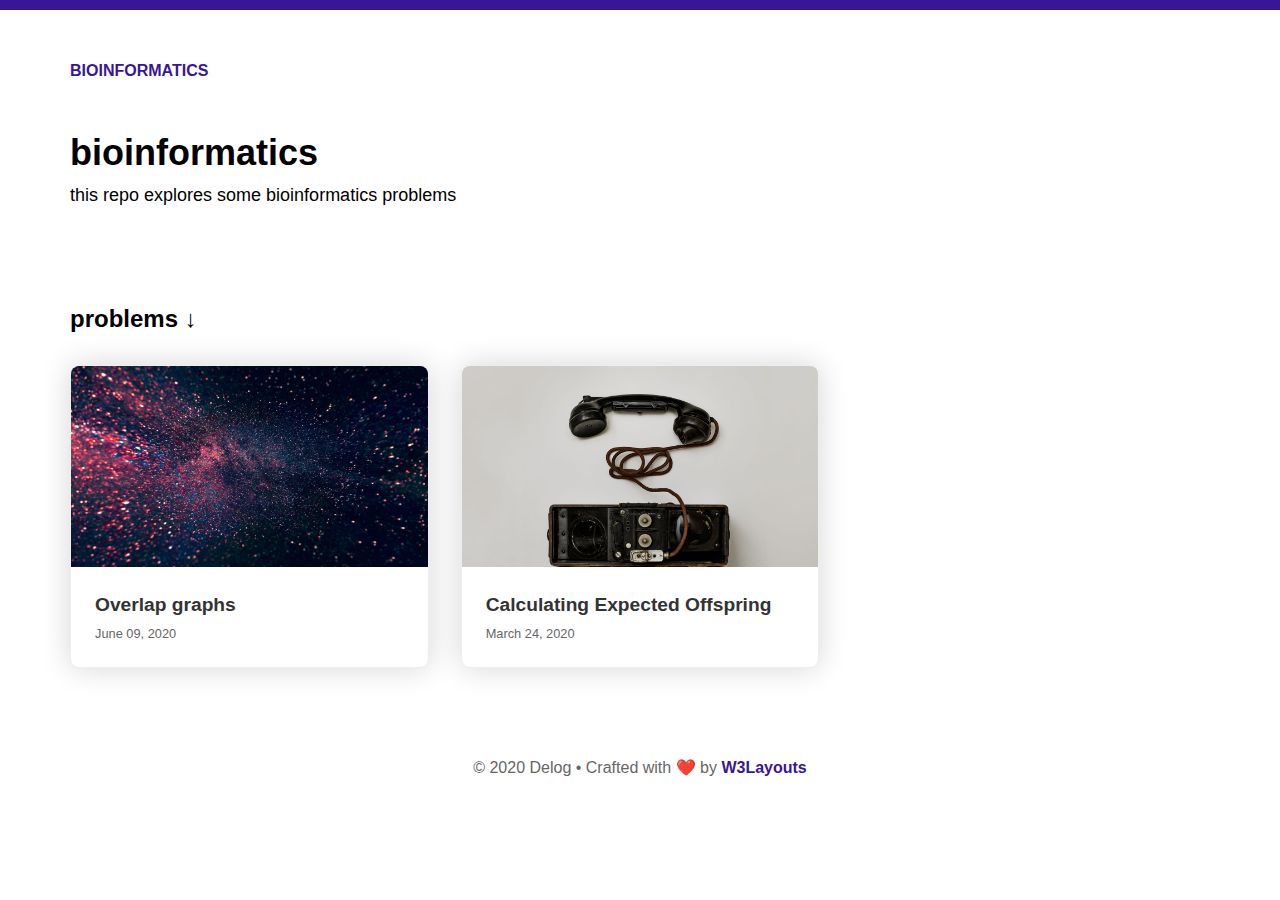
==== commit f91a4c22: "Updates" ====
--- a/index.html
+++ b/index.html
@@ -1 +1 @@
-<!DOCTYPE html><html><head><meta charSet="utf-8"/><meta http-equiv="x-ua-compatible" content="ie=edge"/><meta name="viewport" content="width=device-width, initial-scale=1, shrink-to-fit=no"/><style data-href="/bioinformatics/styles.647beb413759371934b7.css">body,html{margin:0;padding:0}*{margin-top:0}body{font-family:-apple-system,BlinkMacSystemFont,Segoe UI,Roboto,Oxygen-Sans,Ubuntu,Cantarell,Helvetica Neue,sans-serif;background-color:#fff;border-top:10px solid #381696}a{color:#381696;text-decoration:none}a:hover{text-decoration:underline}.site-wrapper{padding:32px;max-width:1140px;margin:0 auto}.site-wrapper img{max-width:100%}.navigation{font-weight:300}.navigation a{color:#888;text-decoration:none;margin:0 8px}.navigation a[aria-current]{color:#381696;font-weight:700}.navigation a:hover{color:#381696}.navigation a:last-child{margin-right:0}.site-header{display:flex;justify-content:space-between;padding:20px 0;background:#fff;margin-bottom:32px;align-items:center}.site-title a{color:#381696;text-decoration:none;font-weight:900;text-transform:uppercase}.hero-header{padding:0 0 64px;max-width:980px}.headline{font-size:36px;font-weight:900;margin-bottom:.5rem}.button{padding:18px 27px;display:inline-block;background:#fff;border:1px solid #d3d6e7;border-radius:9px;text-decoration:none;color:#868892;font-size:16px;font-weight:400;margin:0 20px 0 0;-webkit-transition:background-color .3s linear;transition:background-color .3s linear}.button.-primary{background-color:#381696;border-color:#381696;color:#fff}.button.-primary:hover{background-color:#10072b;color:#fff;text-decoration:none}.button:hover{background-color:#d3d6e7;color:#00062b}.primary-content{font-size:18px;margin-bottom:32px;line-height:1.5;font-weight:300}.post{padding:0;background:#fff;line-height:1.5}.post>.blog-post-content{max-width:768px;margin:0 auto}.post>.blog-post-content :last-child,.post>:last-child{margin-bottom:0}.post .post-title{text-align:center;margin:0 0 .5rem;line-height:1.3;font-size:2rem}.post .post-meta{margin-bottom:32px;text-align:center}.post-thumbnail{text-align:center;min-height:380px;background-color:#493b8a;background-repeat:no-repeat;background-size:cover;background-position:50%;border-radius:18px;margin-bottom:36px;color:#fff;display:grid;align-content:center;position:relative;padding:18px;overflow:hidden}.post-thumbnail:before{content:"";background:rgba(0,0,0,.4);position:absolute;top:0;left:0;width:100%;height:100%;z-index:1}.post-thumbnail>*{position:relative;z-index:2}.post-thumbnail .post-meta{color:hsla(0,0%,100%,.8);margin-bottom:0}.grids{display:grid;grid-template-columns:1fr;grid-gap:32px;margin-top:32px}.card{display:grid;background:#fff;border-radius:9px;border:1px solid #eee;box-shadow:0 0 30px #d5d5d5;overflow:hidden;line-height:1.5}.card:hover .post-link{color:#381696}.card>a img{display:block}.card>header{padding:24px}.card>h2:first-child{margin:0 0 .5rem}.card .post-title{font-size:1.2rem;margin-bottom:.3rem}.card .post-meta{font-weight:100;margin-bottom:0}.card .post-link{color:#333;text-decoration:none}.post-meta{font-size:.8rem;color:#666}.site-footer{text-align:center;margin:90px 0 16px;color:#666}.site-footer a{font-weight:700}.form-container{background-color:#f7f8fe;padding:32px;border:1px solid #d3d6e7;border-radius:9px}.form-container label{display:block;margin-bottom:.5rem}.form-container input[type=email],.form-container input[type=text],.form-container textarea{-webkit-appearance:none;-moz-appearance:none;appearance:none;border:1px solid #d3d6e7;border-radius:6px;line-height:32px;padding:6px 12px;width:calc(100% - 24px);margin-bottom:1.5rem}.form-container textarea{margin-bottom:2rem;height:150px}.two-grids{display:grid;grid-gap:32px}.two-grids.-contact .post-thumbnail{min-height:240px!important}@media only screen and (min-width:768px){.grids{grid-template-columns:1fr 1fr}}@media only screen and (min-width:1024px){.grids{grid-template-columns:1fr 1fr 1fr}.two-grids{display:grid;grid-template-columns:1fr 1fr;grid-gap:64px}}code[class*=language-],pre[class*=language-]{color:#f8f8f2;background:none;text-shadow:0 1px rgba(0,0,0,.3);font-family:Consolas,Monaco,Andale Mono,Ubuntu Mono,monospace;font-size:1em;text-align:left;white-space:pre;word-spacing:normal;word-break:normal;word-wrap:normal;line-height:1.5;-moz-tab-size:4;-o-tab-size:4;tab-size:4;-webkit-hyphens:none;-ms-hyphens:none;hyphens:none}pre[class*=language-]{padding:1em;margin:.5em 0;overflow:auto;border-radius:.3em}:not(pre)>code[class*=language-],pre[class*=language-]{background:#272822}:not(pre)>code[class*=language-]{padding:.1em;border-radius:.3em;white-space:normal}.token.cdata,.token.comment,.token.doctype,.token.prolog{color:#708090}.token.punctuation{color:#f8f8f2}.token.namespace{opacity:.7}.token.constant,.token.deleted,.token.property,.token.symbol,.token.tag{color:#f92672}.token.boolean,.token.number{color:#ae81ff}.token.attr-name,.token.builtin,.token.char,.token.inserted,.token.selector,.token.string{color:#a6e22e}.language-css .token.string,.style .token.string,.token.entity,.token.operator,.token.url,.token.variable{color:#f8f8f2}.token.atrule,.token.attr-value,.token.class-name,.token.function{color:#e6db74}.token.keyword{color:#66d9ef}.token.important,.token.regex{color:#fd971f}.token.bold,.token.important{font-weight:700}.token.italic{font-style:italic}.token.entity{cursor:help}@font-face{font-family:KaTeX_AMS;src:url(/bioinformatics/static/KaTeX_AMS-Regular-e78e28b4834954df047e4925e9dbf354.woff2) format("woff2"),url(/bioinformatics/static/KaTeX_AMS-Regular-7f06b4e30317f784d61d26686aed0ab2.woff) format("woff"),url(/bioinformatics/static/KaTeX_AMS-Regular-aaf4eee9fba9907d61c3935e0b6a54ae.ttf) format("truetype");font-weight:400;font-style:normal}@font-face{font-family:KaTeX_Caligraphic;src:url(/bioinformatics/static/KaTeX_Caligraphic-Bold-4ec58befa687e9752c3c91cd9bcf1bcb.woff2) format("woff2"),url(/bioinformatics/static/KaTeX_Caligraphic-Bold-1e802ca9dedc4ed4e3c6f645e4316128.woff) format("woff"),url(/bioinformatics/static/KaTeX_Caligraphic-Bold-021dd4dc61ee5f5cdf315f43b48c094b.ttf) format("truetype");font-weight:700;font-style:normal}@font-face{font-family:KaTeX_Caligraphic;src:url(/bioinformatics/static/KaTeX_Caligraphic-Regular-7edb53b6693d75b8a2232481eea1a52c.woff2) format("woff2"),url(/bioinformatics/static/KaTeX_Caligraphic-Regular-d3b46c3a530116933081d9d74e3e9fe8.woff) format("woff"),url(/bioinformatics/static/KaTeX_Caligraphic-Regular-d49f2d55ce4f40f982d8ba63d746fbf9.ttf) format("truetype");font-weight:400;font-style:normal}@font-face{font-family:KaTeX_Fraktur;src:url(/bioinformatics/static/KaTeX_Fraktur-Bold-d5b59ec9764e10f4a82369ae29f3ac58.woff2) format("woff2"),url(/bioinformatics/static/KaTeX_Fraktur-Bold-c4c8cab7d5be97b2bb283e531c077355.woff) format("woff"),url(/bioinformatics/static/KaTeX_Fraktur-Bold-a31e7cba7b7221ebf1a2ae545fb306b2.ttf) format("truetype");font-weight:700;font-style:normal}@font-face{font-family:KaTeX_Fraktur;src:url(/bioinformatics/static/KaTeX_Fraktur-Regular-32a5339eb809f381a7357ba56f82aab3.woff2) format("woff2"),url(/bioinformatics/static/KaTeX_Fraktur-Regular-b7d9c46bff5d51da6209e355cc4a235d.woff) format("woff"),url(/bioinformatics/static/KaTeX_Fraktur-Regular-a48dad4f58c82e38a10da0ceebb86370.ttf) format("truetype");font-weight:400;font-style:normal}@font-face{font-family:KaTeX_Main;src:url(/bioinformatics/static/KaTeX_Main-Bold-8e1e01c4b1207c0a383d9a2b4f86e637.woff2) format("woff2"),url(/bioinformatics/static/KaTeX_Main-Bold-22086eb5d97009c3e99bcc1d16ce6865.woff) format("woff"),url(/bioinformatics/static/KaTeX_Main-Bold-9ceff51b3cb7ce6eb4e8efa8163a1472.ttf) format("truetype");font-weight:700;font-style:normal}@font-face{font-family:KaTeX_Main;src:url(/bioinformatics/static/KaTeX_Main-BoldItalic-284a17fe5baf72ff8217d4c7e70c0f82.woff2) format("woff2"),url(/bioinformatics/static/KaTeX_Main-BoldItalic-4c57dbc44bfff1fdf08a59cf556fdab3.woff) format("woff"),url(/bioinformatics/static/KaTeX_Main-BoldItalic-e8b44b990516dab7937bf240fde8b46a.ttf) format("truetype");font-weight:700;font-style:italic}@font-face{font-family:KaTeX_Main;src:url(/bioinformatics/static/KaTeX_Main-Italic-e533d5a2506cf053cd671b335ec04dde.woff2) format("woff2"),url(/bioinformatics/static/KaTeX_Main-Italic-99be0e10c38cd42466e6fe1665ef9536.woff) format("woff"),url(/bioinformatics/static/KaTeX_Main-Italic-29c86397e75cdcb3135af8295f1c2e28.ttf) format("truetype");font-weight:400;font-style:italic}@font-face{font-family:KaTeX_Main;src:url(/bioinformatics/static/KaTeX_Main-Regular-5c734d78610fa35282f3379f866707f2.woff2) format("woff2"),url(/bioinformatics/static/KaTeX_Main-Regular-b741441f6d71014d0453ca3ebc884dd4.woff) format("woff"),url(/bioinformatics/static/KaTeX_Main-Regular-5c94aef490324b0925dbe5f643e8fd04.ttf) format("truetype");font-weight:400;font-style:normal}@font-face{font-family:KaTeX_Math;src:url(/bioinformatics/static/KaTeX_Math-BoldItalic-d747bd1e7a6a43864285edd73dcde253.woff2) format("woff2"),url(/bioinformatics/static/KaTeX_Math-BoldItalic-b13731ef4e2bfc3d8d859271e39550fc.woff) format("woff"),url(/bioinformatics/static/KaTeX_Math-BoldItalic-9a2834a9ff8ab411153571e0e55ac693.ttf) format("truetype");font-weight:700;font-style:italic}@font-face{font-family:KaTeX_Math;src:url(/bioinformatics/static/KaTeX_Math-Italic-4ad08b826b8065e1eab85324d726538c.woff2) format("woff2"),url(/bioinformatics/static/KaTeX_Math-Italic-f0303906c2a67ac63bf1e8ccd638a89e.woff) format("woff"),url(/bioinformatics/static/KaTeX_Math-Italic-291e76b8871b84560701bd29f9d1dcc7.ttf) format("truetype");font-weight:400;font-style:italic}@font-face{font-family:"KaTeX_SansSerif";src:url(/bioinformatics/static/KaTeX_SansSerif-Bold-6e0830bee40435e72165345e0682fbfc.woff2) format("woff2"),url(/bioinformatics/static/KaTeX_SansSerif-Bold-3fb419559955e3ce75619f1a5e8c6c84.woff) format("woff"),url(/bioinformatics/static/KaTeX_SansSerif-Bold-7dc027cba9f7b11ec92af4a311372a85.ttf) format("truetype");font-weight:700;font-style:normal}@font-face{font-family:"KaTeX_SansSerif";src:url(/bioinformatics/static/KaTeX_SansSerif-Italic-fba01c9c6fb2866a0f95bcacb2c187a5.woff2) format("woff2"),url(/bioinformatics/static/KaTeX_SansSerif-Italic-727a9b0d97d72d2fc0228fe4e07fb4d8.woff) format("woff"),url(/bioinformatics/static/KaTeX_SansSerif-Italic-4059868e460d2d2e6be18e180d20c43d.ttf) format("truetype");font-weight:400;font-style:italic}@font-face{font-family:"KaTeX_SansSerif";src:url(/bioinformatics/static/KaTeX_SansSerif-Regular-d929cd671b19f0cfea55b6200fb47461.woff2) format("woff2"),url(/bioinformatics/static/KaTeX_SansSerif-Regular-2555754a67062cac3a0913b715ab982f.woff) format("woff"),url(/bioinformatics/static/KaTeX_SansSerif-Regular-5c58d168c0b66d2c32234a6718e74dfb.ttf) format("truetype");font-weight:400;font-style:normal}@font-face{font-family:KaTeX_Script;src:url(/bioinformatics/static/KaTeX_Script-Regular-755e2491f13b5269f0afd5a56f7aa692.woff2) format("woff2"),url(/bioinformatics/static/KaTeX_Script-Regular-d524c9a5b62a17f98f4a97af37fea735.woff) format("woff"),url(/bioinformatics/static/KaTeX_Script-Regular-d12ea9efb375f9dc331f562e69892638.ttf) format("truetype");font-weight:400;font-style:normal}@font-face{font-family:KaTeX_Size1;src:url([data-uri]) format("woff2"),url([data-uri]) format("woff"),url(/bioinformatics/static/KaTeX_Size1-Regular-7342d45b052c3a2abc21049959fbab7f.ttf) format("truetype");font-weight:400;font-style:normal}@font-face{font-family:KaTeX_Size2;src:url([data-uri]) format("woff2"),url([data-uri]) format("woff"),url(/bioinformatics/static/KaTeX_Size2-Regular-eb130dcc661de766c999c60ba1525a88.ttf) format("truetype");font-weight:400;font-style:normal}@font-face{font-family:KaTeX_Size3;src:url([data-uri]) format("woff2"),url([data-uri]) format("woff"),url([data-uri]) format("truetype");font-weight:400;font-style:normal}@font-face{font-family:KaTeX_Size4;src:url([data-uri]) format("woff2"),url([data-uri]) format("woff"),url(/bioinformatics/static/KaTeX_Size4-Regular-ad7672524b64b730dfd176140a8945cb.ttf) format("truetype");font-weight:400;font-style:normal}@font-face{font-family:KaTeX_Typewriter;src:url(/bioinformatics/static/KaTeX_Typewriter-Regular-6cc31ea5c223c88705a13727a71417fa.woff2) format("woff2"),url(/bioinformatics/static/KaTeX_Typewriter-Regular-3fe216d2a5f736c560cde71984554b64.woff) format("woff"),url(/bioinformatics/static/KaTeX_Typewriter-Regular-257023560753aeb0b89b7e434d3da17f.ttf) format("truetype");font-weight:400;font-style:normal}.katex{font:normal 1.21em KaTeX_Main,Times New Roman,serif;line-height:1.2;text-indent:0;text-rendering:auto}.katex *{-ms-high-contrast-adjust:none!important}.katex .katex-version:after{content:"0.11.1"}.katex .katex-mathml{position:absolute;clip:rect(1px,1px,1px,1px);padding:0;border:0;height:1px;width:1px;overflow:hidden}.katex .katex-html>.newline{display:block}.katex .base{position:relative;white-space:nowrap;width:-webkit-min-content;width:min-content}.katex .base,.katex .strut{display:inline-block}.katex .textbf{font-weight:700}.katex .textit{font-style:italic}.katex .textrm{font-family:KaTeX_Main}.katex .textsf{font-family:KaTeX_SansSerif}.katex .texttt{font-family:KaTeX_Typewriter}.katex .mathdefault{font-family:KaTeX_Math;font-style:italic}.katex .mathit{font-family:KaTeX_Main;font-style:italic}.katex .mathrm{font-style:normal}.katex .mathbf{font-family:KaTeX_Main;font-weight:700}.katex .boldsymbol{font-family:KaTeX_Math;font-weight:700;font-style:italic}.katex .amsrm,.katex .mathbb,.katex .textbb{font-family:KaTeX_AMS}.katex .mathcal{font-family:KaTeX_Caligraphic}.katex .mathfrak,.katex .textfrak{font-family:KaTeX_Fraktur}.katex .mathtt{font-family:KaTeX_Typewriter}.katex .mathscr,.katex .textscr{font-family:KaTeX_Script}.katex .mathsf,.katex .textsf{font-family:KaTeX_SansSerif}.katex .mathboldsf,.katex .textboldsf{font-family:KaTeX_SansSerif;font-weight:700}.katex .mathitsf,.katex .textitsf{font-family:KaTeX_SansSerif;font-style:italic}.katex .mainrm{font-family:KaTeX_Main;font-style:normal}.katex .vlist-t{display:inline-table;table-layout:fixed}.katex .vlist-r{display:table-row}.katex .vlist{display:table-cell;vertical-align:bottom;position:relative}.katex .vlist>span{display:block;height:0;position:relative}.katex .vlist>span>span{display:inline-block}.katex .vlist>span>.pstrut{overflow:hidden;width:0}.katex .vlist-t2{margin-right:-2px}.katex .vlist-s{display:table-cell;vertical-align:bottom;font-size:1px;width:2px;min-width:2px}.katex .msupsub{text-align:left}.katex .mfrac>span>span{text-align:center}.katex .mfrac .frac-line{display:inline-block;width:100%;border-bottom-style:solid}.katex .hdashline,.katex .hline,.katex .mfrac .frac-line,.katex .overline .overline-line,.katex .rule,.katex .underline .underline-line{min-height:1px}.katex .mspace{display:inline-block}.katex .clap,.katex .llap,.katex .rlap{width:0;position:relative}.katex .clap>.inner,.katex .llap>.inner,.katex .rlap>.inner{position:absolute}.katex .clap>.fix,.katex .llap>.fix,.katex .rlap>.fix{display:inline-block}.katex .llap>.inner{right:0}.katex .clap>.inner,.katex .rlap>.inner{left:0}.katex .clap>.inner>span{margin-left:-50%;margin-right:50%}.katex .rule{display:inline-block;border:0 solid;position:relative}.katex .hline,.katex .overline .overline-line,.katex .underline .underline-line{display:inline-block;width:100%;border-bottom-style:solid}.katex .hdashline{display:inline-block;width:100%;border-bottom-style:dashed}.katex .sqrt>.root{margin-left:.27777778em;margin-right:-.55555556em}.katex .fontsize-ensurer.reset-size1.size1,.katex .sizing.reset-size1.size1{font-size:1em}.katex .fontsize-ensurer.reset-size1.size2,.katex .sizing.reset-size1.size2{font-size:1.2em}.katex .fontsize-ensurer.reset-size1.size3,.katex .sizing.reset-size1.size3{font-size:1.4em}.katex .fontsize-ensurer.reset-size1.size4,.katex .sizing.reset-size1.size4{font-size:1.6em}.katex .fontsize-ensurer.reset-size1.size5,.katex .sizing.reset-size1.size5{font-size:1.8em}.katex .fontsize-ensurer.reset-size1.size6,.katex .sizing.reset-size1.size6{font-size:2em}.katex .fontsize-ensurer.reset-size1.size7,.katex .sizing.reset-size1.size7{font-size:2.4em}.katex .fontsize-ensurer.reset-size1.size8,.katex .sizing.reset-size1.size8{font-size:2.88em}.katex .fontsize-ensurer.reset-size1.size9,.katex .sizing.reset-size1.size9{font-size:3.456em}.katex .fontsize-ensurer.reset-size1.size10,.katex .sizing.reset-size1.size10{font-size:4.148em}.katex .fontsize-ensurer.reset-size1.size11,.katex .sizing.reset-size1.size11{font-size:4.976em}.katex .fontsize-ensurer.reset-size2.size1,.katex .sizing.reset-size2.size1{font-size:.83333333em}.katex .fontsize-ensurer.reset-size2.size2,.katex .sizing.reset-size2.size2{font-size:1em}.katex .fontsize-ensurer.reset-size2.size3,.katex .sizing.reset-size2.size3{font-size:1.16666667em}.katex .fontsize-ensurer.reset-size2.size4,.katex .sizing.reset-size2.size4{font-size:1.33333333em}.katex .fontsize-ensurer.reset-size2.size5,.katex .sizing.reset-size2.size5{font-size:1.5em}.katex .fontsize-ensurer.reset-size2.size6,.katex .sizing.reset-size2.size6{font-size:1.66666667em}.katex .fontsize-ensurer.reset-size2.size7,.katex .sizing.reset-size2.size7{font-size:2em}.katex .fontsize-ensurer.reset-size2.size8,.katex .sizing.reset-size2.size8{font-size:2.4em}.katex .fontsize-ensurer.reset-size2.size9,.katex .sizing.reset-size2.size9{font-size:2.88em}.katex .fontsize-ensurer.reset-size2.size10,.katex .sizing.reset-size2.size10{font-size:3.45666667em}.katex .fontsize-ensurer.reset-size2.size11,.katex .sizing.reset-size2.size11{font-size:4.14666667em}.katex .fontsize-ensurer.reset-size3.size1,.katex .sizing.reset-size3.size1{font-size:.71428571em}.katex .fontsize-ensurer.reset-size3.size2,.katex .sizing.reset-size3.size2{font-size:.85714286em}.katex .fontsize-ensurer.reset-size3.size3,.katex .sizing.reset-size3.size3{font-size:1em}.katex .fontsize-ensurer.reset-size3.size4,.katex .sizing.reset-size3.size4{font-size:1.14285714em}.katex .fontsize-ensurer.reset-size3.size5,.katex .sizing.reset-size3.size5{font-size:1.28571429em}.katex .fontsize-ensurer.reset-size3.size6,.katex .sizing.reset-size3.size6{font-size:1.42857143em}.katex .fontsize-ensurer.reset-size3.size7,.katex .sizing.reset-size3.size7{font-size:1.71428571em}.katex .fontsize-ensurer.reset-size3.size8,.katex .sizing.reset-size3.size8{font-size:2.05714286em}.katex .fontsize-ensurer.reset-size3.size9,.katex .sizing.reset-size3.size9{font-size:2.46857143em}.katex .fontsize-ensurer.reset-size3.size10,.katex .sizing.reset-size3.size10{font-size:2.96285714em}.katex .fontsize-ensurer.reset-size3.size11,.katex .sizing.reset-size3.size11{font-size:3.55428571em}.katex .fontsize-ensurer.reset-size4.size1,.katex .sizing.reset-size4.size1{font-size:.625em}.katex .fontsize-ensurer.reset-size4.size2,.katex .sizing.reset-size4.size2{font-size:.75em}.katex .fontsize-ensurer.reset-size4.size3,.katex .sizing.reset-size4.size3{font-size:.875em}.katex .fontsize-ensurer.reset-size4.size4,.katex .sizing.reset-size4.size4{font-size:1em}.katex .fontsize-ensurer.reset-size4.size5,.katex .sizing.reset-size4.size5{font-size:1.125em}.katex .fontsize-ensurer.reset-size4.size6,.katex .sizing.reset-size4.size6{font-size:1.25em}.katex .fontsize-ensurer.reset-size4.size7,.katex .sizing.reset-size4.size7{font-size:1.5em}.katex .fontsize-ensurer.reset-size4.size8,.katex .sizing.reset-size4.size8{font-size:1.8em}.katex .fontsize-ensurer.reset-size4.size9,.katex .sizing.reset-size4.size9{font-size:2.16em}.katex .fontsize-ensurer.reset-size4.size10,.katex .sizing.reset-size4.size10{font-size:2.5925em}.katex .fontsize-ensurer.reset-size4.size11,.katex .sizing.reset-size4.size11{font-size:3.11em}.katex .fontsize-ensurer.reset-size5.size1,.katex .sizing.reset-size5.size1{font-size:.55555556em}.katex .fontsize-ensurer.reset-size5.size2,.katex .sizing.reset-size5.size2{font-size:.66666667em}.katex .fontsize-ensurer.reset-size5.size3,.katex .sizing.reset-size5.size3{font-size:.77777778em}.katex .fontsize-ensurer.reset-size5.size4,.katex .sizing.reset-size5.size4{font-size:.88888889em}.katex .fontsize-ensurer.reset-size5.size5,.katex .sizing.reset-size5.size5{font-size:1em}.katex .fontsize-ensurer.reset-size5.size6,.katex .sizing.reset-size5.size6{font-size:1.11111111em}.katex .fontsize-ensurer.reset-size5.size7,.katex .sizing.reset-size5.size7{font-size:1.33333333em}.katex .fontsize-ensurer.reset-size5.size8,.katex .sizing.reset-size5.size8{font-size:1.6em}.katex .fontsize-ensurer.reset-size5.size9,.katex .sizing.reset-size5.size9{font-size:1.92em}.katex .fontsize-ensurer.reset-size5.size10,.katex .sizing.reset-size5.size10{font-size:2.30444444em}.katex .fontsize-ensurer.reset-size5.size11,.katex .sizing.reset-size5.size11{font-size:2.76444444em}.katex .fontsize-ensurer.reset-size6.size1,.katex .sizing.reset-size6.size1{font-size:.5em}.katex .fontsize-ensurer.reset-size6.size2,.katex .sizing.reset-size6.size2{font-size:.6em}.katex .fontsize-ensurer.reset-size6.size3,.katex .sizing.reset-size6.size3{font-size:.7em}.katex .fontsize-ensurer.reset-size6.size4,.katex .sizing.reset-size6.size4{font-size:.8em}.katex .fontsize-ensurer.reset-size6.size5,.katex .sizing.reset-size6.size5{font-size:.9em}.katex .fontsize-ensurer.reset-size6.size6,.katex .sizing.reset-size6.size6{font-size:1em}.katex .fontsize-ensurer.reset-size6.size7,.katex .sizing.reset-size6.size7{font-size:1.2em}.katex .fontsize-ensurer.reset-size6.size8,.katex .sizing.reset-size6.size8{font-size:1.44em}.katex .fontsize-ensurer.reset-size6.size9,.katex .sizing.reset-size6.size9{font-size:1.728em}.katex .fontsize-ensurer.reset-size6.size10,.katex .sizing.reset-size6.size10{font-size:2.074em}.katex .fontsize-ensurer.reset-size6.size11,.katex .sizing.reset-size6.size11{font-size:2.488em}.katex .fontsize-ensurer.reset-size7.size1,.katex .sizing.reset-size7.size1{font-size:.41666667em}.katex .fontsize-ensurer.reset-size7.size2,.katex .sizing.reset-size7.size2{font-size:.5em}.katex .fontsize-ensurer.reset-size7.size3,.katex .sizing.reset-size7.size3{font-size:.58333333em}.katex .fontsize-ensurer.reset-size7.size4,.katex .sizing.reset-size7.size4{font-size:.66666667em}.katex .fontsize-ensurer.reset-size7.size5,.katex .sizing.reset-size7.size5{font-size:.75em}.katex .fontsize-ensurer.reset-size7.size6,.katex .sizing.reset-size7.size6{font-size:.83333333em}.katex .fontsize-ensurer.reset-size7.size7,.katex .sizing.reset-size7.size7{font-size:1em}.katex .fontsize-ensurer.reset-size7.size8,.katex .sizing.reset-size7.size8{font-size:1.2em}.katex .fontsize-ensurer.reset-size7.size9,.katex .sizing.reset-size7.size9{font-size:1.44em}.katex .fontsize-ensurer.reset-size7.size10,.katex .sizing.reset-size7.size10{font-size:1.72833333em}.katex .fontsize-ensurer.reset-size7.size11,.katex .sizing.reset-size7.size11{font-size:2.07333333em}.katex .fontsize-ensurer.reset-size8.size1,.katex .sizing.reset-size8.size1{font-size:.34722222em}.katex .fontsize-ensurer.reset-size8.size2,.katex .sizing.reset-size8.size2{font-size:.41666667em}.katex .fontsize-ensurer.reset-size8.size3,.katex .sizing.reset-size8.size3{font-size:.48611111em}.katex .fontsize-ensurer.reset-size8.size4,.katex .sizing.reset-size8.size4{font-size:.55555556em}.katex .fontsize-ensurer.reset-size8.size5,.katex .sizing.reset-size8.size5{font-size:.625em}.katex .fontsize-ensurer.reset-size8.size6,.katex .sizing.reset-size8.size6{font-size:.69444444em}.katex .fontsize-ensurer.reset-size8.size7,.katex .sizing.reset-size8.size7{font-size:.83333333em}.katex .fontsize-ensurer.reset-size8.size8,.katex .sizing.reset-size8.size8{font-size:1em}.katex .fontsize-ensurer.reset-size8.size9,.katex .sizing.reset-size8.size9{font-size:1.2em}.katex .fontsize-ensurer.reset-size8.size10,.katex .sizing.reset-size8.size10{font-size:1.44027778em}.katex .fontsize-ensurer.reset-size8.size11,.katex .sizing.reset-size8.size11{font-size:1.72777778em}.katex .fontsize-ensurer.reset-size9.size1,.katex .sizing.reset-size9.size1{font-size:.28935185em}.katex .fontsize-ensurer.reset-size9.size2,.katex .sizing.reset-size9.size2{font-size:.34722222em}.katex .fontsize-ensurer.reset-size9.size3,.katex .sizing.reset-size9.size3{font-size:.40509259em}.katex .fontsize-ensurer.reset-size9.size4,.katex .sizing.reset-size9.size4{font-size:.46296296em}.katex .fontsize-ensurer.reset-size9.size5,.katex .sizing.reset-size9.size5{font-size:.52083333em}.katex .fontsize-ensurer.reset-size9.size6,.katex .sizing.reset-size9.size6{font-size:.5787037em}.katex .fontsize-ensurer.reset-size9.size7,.katex .sizing.reset-size9.size7{font-size:.69444444em}.katex .fontsize-ensurer.reset-size9.size8,.katex .sizing.reset-size9.size8{font-size:.83333333em}.katex .fontsize-ensurer.reset-size9.size9,.katex .sizing.reset-size9.size9{font-size:1em}.katex .fontsize-ensurer.reset-size9.size10,.katex .sizing.reset-size9.size10{font-size:1.20023148em}.katex .fontsize-ensurer.reset-size9.size11,.katex .sizing.reset-size9.size11{font-size:1.43981481em}.katex .fontsize-ensurer.reset-size10.size1,.katex .sizing.reset-size10.size1{font-size:.24108004em}.katex .fontsize-ensurer.reset-size10.size2,.katex .sizing.reset-size10.size2{font-size:.28929605em}.katex .fontsize-ensurer.reset-size10.size3,.katex .sizing.reset-size10.size3{font-size:.33751205em}.katex .fontsize-ensurer.reset-size10.size4,.katex .sizing.reset-size10.size4{font-size:.38572806em}.katex .fontsize-ensurer.reset-size10.size5,.katex .sizing.reset-size10.size5{font-size:.43394407em}.katex .fontsize-ensurer.reset-size10.size6,.katex .sizing.reset-size10.size6{font-size:.48216008em}.katex .fontsize-ensurer.reset-size10.size7,.katex .sizing.reset-size10.size7{font-size:.57859209em}.katex .fontsize-ensurer.reset-size10.size8,.katex .sizing.reset-size10.size8{font-size:.69431051em}.katex .fontsize-ensurer.reset-size10.size9,.katex .sizing.reset-size10.size9{font-size:.83317261em}.katex .fontsize-ensurer.reset-size10.size10,.katex .sizing.reset-size10.size10{font-size:1em}.katex .fontsize-ensurer.reset-size10.size11,.katex .sizing.reset-size10.size11{font-size:1.19961427em}.katex .fontsize-ensurer.reset-size11.size1,.katex .sizing.reset-size11.size1{font-size:.20096463em}.katex .fontsize-ensurer.reset-size11.size2,.katex .sizing.reset-size11.size2{font-size:.24115756em}.katex .fontsize-ensurer.reset-size11.size3,.katex .sizing.reset-size11.size3{font-size:.28135048em}.katex .fontsize-ensurer.reset-size11.size4,.katex .sizing.reset-size11.size4{font-size:.32154341em}.katex .fontsize-ensurer.reset-size11.size5,.katex .sizing.reset-size11.size5{font-size:.36173633em}.katex .fontsize-ensurer.reset-size11.size6,.katex .sizing.reset-size11.size6{font-size:.40192926em}.katex .fontsize-ensurer.reset-size11.size7,.katex .sizing.reset-size11.size7{font-size:.48231511em}.katex .fontsize-ensurer.reset-size11.size8,.katex .sizing.reset-size11.size8{font-size:.57877814em}.katex .fontsize-ensurer.reset-size11.size9,.katex .sizing.reset-size11.size9{font-size:.69453376em}.katex .fontsize-ensurer.reset-size11.size10,.katex .sizing.reset-size11.size10{font-size:.83360129em}.katex .fontsize-ensurer.reset-size11.size11,.katex .sizing.reset-size11.size11{font-size:1em}.katex .delimsizing.size1{font-family:KaTeX_Size1}.katex .delimsizing.size2{font-family:KaTeX_Size2}.katex .delimsizing.size3{font-family:KaTeX_Size3}.katex .delimsizing.size4{font-family:KaTeX_Size4}.katex .delimsizing.mult .delim-size1>span{font-family:KaTeX_Size1}.katex .delimsizing.mult .delim-size4>span{font-family:KaTeX_Size4}.katex .nulldelimiter{display:inline-block;width:.12em}.katex .delimcenter,.katex .op-symbol{position:relative}.katex .op-symbol.small-op{font-family:KaTeX_Size1}.katex .op-symbol.large-op{font-family:KaTeX_Size2}.katex .accent>.vlist-t,.katex .op-limits>.vlist-t{text-align:center}.katex .accent .accent-body{position:relative}.katex .accent .accent-body:not(.accent-full){width:0}.katex .overlay{display:block}.katex .mtable .vertical-separator{display:inline-block;min-width:1px}.katex .mtable .arraycolsep{display:inline-block}.katex .mtable .col-align-c>.vlist-t{text-align:center}.katex .mtable .col-align-l>.vlist-t{text-align:left}.katex .mtable .col-align-r>.vlist-t{text-align:right}.katex .svg-align{text-align:left}.katex svg{display:block;position:absolute;width:100%;height:inherit;fill:currentColor;stroke:currentColor;fill-rule:nonzero;fill-opacity:1;stroke-width:1;stroke-linecap:butt;stroke-linejoin:miter;stroke-miterlimit:4;stroke-dasharray:none;stroke-dashoffset:0;stroke-opacity:1}.katex svg path{stroke:none}.katex img{border-style:none;min-width:0;min-height:0;max-width:none;max-height:none}.katex .stretchy{width:100%;display:block;position:relative;overflow:hidden}.katex .stretchy:after,.katex .stretchy:before{content:""}.katex .hide-tail{width:100%;position:relative;overflow:hidden}.katex .halfarrow-left{position:absolute;left:0;width:50.2%;overflow:hidden}.katex .halfarrow-right{position:absolute;right:0;width:50.2%;overflow:hidden}.katex .brace-left{position:absolute;left:0;width:25.1%;overflow:hidden}.katex .brace-center{position:absolute;left:25%;width:50%;overflow:hidden}.katex .brace-right{position:absolute;right:0;width:25.1%;overflow:hidden}.katex .x-arrow-pad{padding:0 .5em}.katex .mover,.katex .munder,.katex .x-arrow{text-align:center}.katex .boxpad{padding:0 .3em}.katex .fbox,.katex .fcolorbox{box-sizing:border-box;border:.04em solid}.katex .cancel-pad{padding:0 .2em}.katex .cancel-lap{margin-left:-.2em;margin-right:-.2em}.katex .sout{border-bottom-style:solid;border-bottom-width:.08em}.katex-display{display:block;margin:1em 0;text-align:center}.katex-display>.katex{display:block;text-align:center;white-space:nowrap}.katex-display>.katex>.katex-html{display:block;position:relative}.katex-display>.katex>.katex-html>.tag{position:absolute;right:0}.katex-display.leqno>.katex>.katex-html>.tag{left:0;right:auto}.katex-display.fleqn>.katex{text-align:left}</style><meta name="generator" content="Gatsby 2.19.7"/><title data-react-helmet="true">Bioinformatics</title><meta data-react-helmet="true" name="description" content="Bioinformatic problems"/><meta data-react-helmet="true" name="w3l-domain-verification" content="5e609f7a2d23fCF_Domain_verify"/><link as="script" rel="preload" href="/bioinformatics/component---src-pages-index-js-5b7a9a252d975d943c1f.js"/><link as="script" rel="preload" href="/bioinformatics/app-c70dc3ceab6f175488e2.js"/><link as="script" rel="preload" href="/bioinformatics/styles-6fb38e487d235a8007d8.js"/><link as="script" rel="preload" href="/bioinformatics/netlify-identity-widget-14b31333d43938f9a53c.js"/><link as="script" rel="preload" href="/bioinformatics/commons-b36cfb960ac59a116f0a.js"/><link as="script" rel="preload" href="/bioinformatics/webpack-runtime-640efcefc2c0ee8c3e25.js"/><link as="fetch" rel="preload" href="/bioinformatics/page-data/index/page-data.json" crossorigin="anonymous"/></head><body><div id="___gatsby"><div style="outline:none" tabindex="-1" role="group" id="gatsby-focus-wrapper"><div class="site-wrapper"><header class="site-header"><div class="site-title"><a aria-current="page" class="" href="/bioinformatics/">Bioinformatics</a></div><nav class="navigation"></nav></header><div class="hero-header"><div class="headline">bioinformatics</div><div class="primary-content"><p>this repo explores some bioinformatics problems</p></div></div><h2>problems ↓</h2><div class="grids"><article class="card "><a href="/bioinformatics/calculating-expected-offspring"><img src="/assets/image-5.jpg" alt="Calculating Expected Offspring- Featured Shot"/></a><header><h2 class="post-title"><a class="post-link" href="/bioinformatics/calculating-expected-offspring">Calculating Expected Offspring</a></h2><div class="post-meta">March 24, 2020</div></header></article><article class="card "><a href="/bioinformatics/markdown-notes"><img src="/assets/image-6.jpg" alt="Markdown notes- Featured Shot"/></a><header><h2 class="post-title"><a class="post-link" href="/bioinformatics/markdown-notes">Markdown notes</a></h2><div class="post-meta">March 23, 2020</div></header></article></div><footer class="site-footer"><p>© 2020 Delog • Crafted with <span role="img" aria-label="love">❤️</span> by <a href="https://w3layouts.com">W3Layouts</a></p></footer></div></div></div><script id="gatsby-script-loader">/*<![CDATA[*/window.pagePath="/";/*]]>*/</script><script id="gatsby-chunk-mapping">/*<![CDATA[*/window.___chunkMapping={"app":["/app-c70dc3ceab6f175488e2.js"],"component---src-templates-blog-template-js":["/component---src-templates-blog-template-js-42f79250954f42f49913.js"],"component---src-pages-index-js":["/component---src-pages-index-js-5b7a9a252d975d943c1f.js"]};/*]]>*/</script><script src="/bioinformatics/webpack-runtime-640efcefc2c0ee8c3e25.js" async=""></script><script src="/bioinformatics/commons-b36cfb960ac59a116f0a.js" async=""></script><script src="/bioinformatics/netlify-identity-widget-14b31333d43938f9a53c.js" async=""></script><script src="/bioinformatics/styles-6fb38e487d235a8007d8.js" async=""></script><script src="/bioinformatics/app-c70dc3ceab6f175488e2.js" async=""></script><script src="/bioinformatics/component---src-pages-index-js-5b7a9a252d975d943c1f.js" async=""></script></body></html>+<!DOCTYPE html><html><head><meta charSet="utf-8"/><meta http-equiv="x-ua-compatible" content="ie=edge"/><meta name="viewport" content="width=device-width, initial-scale=1, shrink-to-fit=no"/><style data-href="/bioinformatics/styles.927a1ee1b7f1f0c68de0.css">body,html{margin:0;padding:0}*{margin-top:0}body{font-family:-apple-system,BlinkMacSystemFont,Segoe UI,Roboto,Oxygen-Sans,Ubuntu,Cantarell,Helvetica Neue,sans-serif;background-color:#fff;border-top:10px solid #381696}a{color:#381696;text-decoration:none}a:hover{text-decoration:underline}.site-wrapper{padding:32px;max-width:1140px;margin:0 auto}.site-wrapper img{max-width:100%}.navigation{font-weight:300}.navigation a{color:#888;text-decoration:none;margin:0 8px}.navigation a[aria-current]{color:#381696;font-weight:700}.navigation a:hover{color:#381696}.navigation a:last-child{margin-right:0}.site-header{display:flex;justify-content:space-between;padding:20px 0;background:#fff;margin-bottom:32px;align-items:center}.site-title a{color:#381696;text-decoration:none;font-weight:900;text-transform:uppercase}.hero-header{padding:0 0 64px;max-width:980px}.headline{font-size:36px;font-weight:900;margin-bottom:.5rem}.button{padding:18px 27px;display:inline-block;background:#fff;border:1px solid #d3d6e7;border-radius:9px;text-decoration:none;color:#868892;font-size:16px;font-weight:400;margin:0 20px 0 0;transition:background-color .3s linear}.button.-primary{background-color:#381696;border-color:#381696;color:#fff}.button.-primary:hover{background-color:#10072b;color:#fff;text-decoration:none}.button:hover{background-color:#d3d6e7;color:#00062b}.primary-content{font-size:18px;margin-bottom:32px;line-height:1.5;font-weight:300}.post{padding:0;background:#fff;line-height:1.5}.post>.blog-post-content{max-width:768px;margin:0 auto}.post>.blog-post-content :last-child,.post>:last-child{margin-bottom:0}.post .post-title{text-align:center;margin:0 0 .5rem;line-height:1.3;font-size:2rem}.post .post-meta{margin-bottom:32px;text-align:center}.post-thumbnail{text-align:center;min-height:380px;background-color:#493b8a;background-repeat:no-repeat;background-size:cover;background-position:50%;border-radius:18px;margin-bottom:36px;color:#fff;display:grid;align-content:center;position:relative;padding:18px;overflow:hidden}.post-thumbnail:before{content:"";background:rgba(0,0,0,.4);position:absolute;top:0;left:0;width:100%;height:100%;z-index:1}.post-thumbnail>*{position:relative;z-index:2}.post-thumbnail .post-meta{color:hsla(0,0%,100%,.8);margin-bottom:0}.grids{display:grid;grid-template-columns:1fr;grid-gap:32px;margin-top:32px}.card{display:grid;background:#fff;border-radius:9px;border:1px solid #eee;box-shadow:0 0 30px #d5d5d5;overflow:hidden;line-height:1.5}.card:hover .post-link{color:#381696}.card>a img{display:block}.card>header{padding:24px}.card>h2:first-child{margin:0 0 .5rem}.card .post-title{font-size:1.2rem;margin-bottom:.3rem}.card .post-meta{font-weight:100;margin-bottom:0}.card .post-link{color:#333;text-decoration:none}.post-meta{font-size:.8rem;color:#666}.site-footer{text-align:center;margin:90px 0 16px;color:#666}.site-footer a{font-weight:700}.form-container{background-color:#f7f8fe;padding:32px;border:1px solid #d3d6e7;border-radius:9px}.form-container label{display:block;margin-bottom:.5rem}.form-container input[type=email],.form-container input[type=text],.form-container textarea{-webkit-appearance:none;-moz-appearance:none;appearance:none;border:1px solid #d3d6e7;border-radius:6px;line-height:32px;padding:6px 12px;width:calc(100% - 24px);margin-bottom:1.5rem}.form-container textarea{margin-bottom:2rem;height:150px}.two-grids{display:grid;grid-gap:32px}.two-grids.-contact .post-thumbnail{min-height:240px!important}@media only screen and (min-width:768px){.grids{grid-template-columns:1fr 1fr}}@media only screen and (min-width:1024px){.grids{grid-template-columns:1fr 1fr 1fr}.two-grids{display:grid;grid-template-columns:1fr 1fr;grid-gap:64px}}code[class*=language-],pre[class*=language-]{color:#f8f8f2;background:none;text-shadow:0 1px rgba(0,0,0,.3);font-family:Consolas,Monaco,Andale Mono,Ubuntu Mono,monospace;font-size:1em;text-align:left;white-space:pre;word-spacing:normal;word-break:normal;word-wrap:normal;line-height:1.5;-moz-tab-size:4;-o-tab-size:4;tab-size:4;-webkit-hyphens:none;-ms-hyphens:none;hyphens:none}pre[class*=language-]{padding:1em;margin:.5em 0;overflow:auto;border-radius:.3em}:not(pre)>code[class*=language-],pre[class*=language-]{background:#272822}:not(pre)>code[class*=language-]{padding:.1em;border-radius:.3em;white-space:normal}.token.cdata,.token.comment,.token.doctype,.token.prolog{color:#708090}.token.punctuation{color:#f8f8f2}.token.namespace{opacity:.7}.token.constant,.token.deleted,.token.property,.token.symbol,.token.tag{color:#f92672}.token.boolean,.token.number{color:#ae81ff}.token.attr-name,.token.builtin,.token.char,.token.inserted,.token.selector,.token.string{color:#a6e22e}.language-css .token.string,.style .token.string,.token.entity,.token.operator,.token.url,.token.variable{color:#f8f8f2}.token.atrule,.token.attr-value,.token.class-name,.token.function{color:#e6db74}.token.keyword{color:#66d9ef}.token.important,.token.regex{color:#fd971f}.token.bold,.token.important{font-weight:700}.token.italic{font-style:italic}.token.entity{cursor:help}@font-face{font-family:KaTeX_AMS;src:url(/bioinformatics/static/KaTeX_AMS-Regular-e78e28b4834954df047e4925e9dbf354.woff2) format("woff2"),url(/bioinformatics/static/KaTeX_AMS-Regular-7f06b4e30317f784d61d26686aed0ab2.woff) format("woff"),url(/bioinformatics/static/KaTeX_AMS-Regular-aaf4eee9fba9907d61c3935e0b6a54ae.ttf) format("truetype");font-weight:400;font-style:normal}@font-face{font-family:KaTeX_Caligraphic;src:url(/bioinformatics/static/KaTeX_Caligraphic-Bold-4ec58befa687e9752c3c91cd9bcf1bcb.woff2) format("woff2"),url(/bioinformatics/static/KaTeX_Caligraphic-Bold-1e802ca9dedc4ed4e3c6f645e4316128.woff) format("woff"),url(/bioinformatics/static/KaTeX_Caligraphic-Bold-021dd4dc61ee5f5cdf315f43b48c094b.ttf) format("truetype");font-weight:700;font-style:normal}@font-face{font-family:KaTeX_Caligraphic;src:url(/bioinformatics/static/KaTeX_Caligraphic-Regular-7edb53b6693d75b8a2232481eea1a52c.woff2) format("woff2"),url(/bioinformatics/static/KaTeX_Caligraphic-Regular-d3b46c3a530116933081d9d74e3e9fe8.woff) format("woff"),url(/bioinformatics/static/KaTeX_Caligraphic-Regular-d49f2d55ce4f40f982d8ba63d746fbf9.ttf) format("truetype");font-weight:400;font-style:normal}@font-face{font-family:KaTeX_Fraktur;src:url(/bioinformatics/static/KaTeX_Fraktur-Bold-d5b59ec9764e10f4a82369ae29f3ac58.woff2) format("woff2"),url(/bioinformatics/static/KaTeX_Fraktur-Bold-c4c8cab7d5be97b2bb283e531c077355.woff) format("woff"),url(/bioinformatics/static/KaTeX_Fraktur-Bold-a31e7cba7b7221ebf1a2ae545fb306b2.ttf) format("truetype");font-weight:700;font-style:normal}@font-face{font-family:KaTeX_Fraktur;src:url(/bioinformatics/static/KaTeX_Fraktur-Regular-32a5339eb809f381a7357ba56f82aab3.woff2) format("woff2"),url(/bioinformatics/static/KaTeX_Fraktur-Regular-b7d9c46bff5d51da6209e355cc4a235d.woff) format("woff"),url(/bioinformatics/static/KaTeX_Fraktur-Regular-a48dad4f58c82e38a10da0ceebb86370.ttf) format("truetype");font-weight:400;font-style:normal}@font-face{font-family:KaTeX_Main;src:url(/bioinformatics/static/KaTeX_Main-Bold-8e1e01c4b1207c0a383d9a2b4f86e637.woff2) format("woff2"),url(/bioinformatics/static/KaTeX_Main-Bold-22086eb5d97009c3e99bcc1d16ce6865.woff) format("woff"),url(/bioinformatics/static/KaTeX_Main-Bold-9ceff51b3cb7ce6eb4e8efa8163a1472.ttf) format("truetype");font-weight:700;font-style:normal}@font-face{font-family:KaTeX_Main;src:url(/bioinformatics/static/KaTeX_Main-BoldItalic-284a17fe5baf72ff8217d4c7e70c0f82.woff2) format("woff2"),url(/bioinformatics/static/KaTeX_Main-BoldItalic-4c57dbc44bfff1fdf08a59cf556fdab3.woff) format("woff"),url(/bioinformatics/static/KaTeX_Main-BoldItalic-e8b44b990516dab7937bf240fde8b46a.ttf) format("truetype");font-weight:700;font-style:italic}@font-face{font-family:KaTeX_Main;src:url(/bioinformatics/static/KaTeX_Main-Italic-e533d5a2506cf053cd671b335ec04dde.woff2) format("woff2"),url(/bioinformatics/static/KaTeX_Main-Italic-99be0e10c38cd42466e6fe1665ef9536.woff) format("woff"),url(/bioinformatics/static/KaTeX_Main-Italic-29c86397e75cdcb3135af8295f1c2e28.ttf) format("truetype");font-weight:400;font-style:italic}@font-face{font-family:KaTeX_Main;src:url(/bioinformatics/static/KaTeX_Main-Regular-5c734d78610fa35282f3379f866707f2.woff2) format("woff2"),url(/bioinformatics/static/KaTeX_Main-Regular-b741441f6d71014d0453ca3ebc884dd4.woff) format("woff"),url(/bioinformatics/static/KaTeX_Main-Regular-5c94aef490324b0925dbe5f643e8fd04.ttf) format("truetype");font-weight:400;font-style:normal}@font-face{font-family:KaTeX_Math;src:url(/bioinformatics/static/KaTeX_Math-BoldItalic-d747bd1e7a6a43864285edd73dcde253.woff2) format("woff2"),url(/bioinformatics/static/KaTeX_Math-BoldItalic-b13731ef4e2bfc3d8d859271e39550fc.woff) format("woff"),url(/bioinformatics/static/KaTeX_Math-BoldItalic-9a2834a9ff8ab411153571e0e55ac693.ttf) format("truetype");font-weight:700;font-style:italic}@font-face{font-family:KaTeX_Math;src:url(/bioinformatics/static/KaTeX_Math-Italic-4ad08b826b8065e1eab85324d726538c.woff2) format("woff2"),url(/bioinformatics/static/KaTeX_Math-Italic-f0303906c2a67ac63bf1e8ccd638a89e.woff) format("woff"),url(/bioinformatics/static/KaTeX_Math-Italic-291e76b8871b84560701bd29f9d1dcc7.ttf) format("truetype");font-weight:400;font-style:italic}@font-face{font-family:"KaTeX_SansSerif";src:url(/bioinformatics/static/KaTeX_SansSerif-Bold-6e0830bee40435e72165345e0682fbfc.woff2) format("woff2"),url(/bioinformatics/static/KaTeX_SansSerif-Bold-3fb419559955e3ce75619f1a5e8c6c84.woff) format("woff"),url(/bioinformatics/static/KaTeX_SansSerif-Bold-7dc027cba9f7b11ec92af4a311372a85.ttf) format("truetype");font-weight:700;font-style:normal}@font-face{font-family:"KaTeX_SansSerif";src:url(/bioinformatics/static/KaTeX_SansSerif-Italic-fba01c9c6fb2866a0f95bcacb2c187a5.woff2) format("woff2"),url(/bioinformatics/static/KaTeX_SansSerif-Italic-727a9b0d97d72d2fc0228fe4e07fb4d8.woff) format("woff"),url(/bioinformatics/static/KaTeX_SansSerif-Italic-4059868e460d2d2e6be18e180d20c43d.ttf) format("truetype");font-weight:400;font-style:italic}@font-face{font-family:"KaTeX_SansSerif";src:url(/bioinformatics/static/KaTeX_SansSerif-Regular-d929cd671b19f0cfea55b6200fb47461.woff2) format("woff2"),url(/bioinformatics/static/KaTeX_SansSerif-Regular-2555754a67062cac3a0913b715ab982f.woff) format("woff"),url(/bioinformatics/static/KaTeX_SansSerif-Regular-5c58d168c0b66d2c32234a6718e74dfb.ttf) format("truetype");font-weight:400;font-style:normal}@font-face{font-family:KaTeX_Script;src:url(/bioinformatics/static/KaTeX_Script-Regular-755e2491f13b5269f0afd5a56f7aa692.woff2) format("woff2"),url(/bioinformatics/static/KaTeX_Script-Regular-d524c9a5b62a17f98f4a97af37fea735.woff) format("woff"),url(/bioinformatics/static/KaTeX_Script-Regular-d12ea9efb375f9dc331f562e69892638.ttf) format("truetype");font-weight:400;font-style:normal}@font-face{font-family:KaTeX_Size1;src:url([data-uri]) format("woff2"),url([data-uri]) format("woff"),url(/bioinformatics/static/KaTeX_Size1-Regular-7342d45b052c3a2abc21049959fbab7f.ttf) format("truetype");font-weight:400;font-style:normal}@font-face{font-family:KaTeX_Size2;src:url([data-uri]) format("woff2"),url([data-uri]) format("woff"),url(/bioinformatics/static/KaTeX_Size2-Regular-eb130dcc661de766c999c60ba1525a88.ttf) format("truetype");font-weight:400;font-style:normal}@font-face{font-family:KaTeX_Size3;src:url([data-uri]) format("woff2"),url([data-uri]) format("woff"),url([data-uri]) format("truetype");font-weight:400;font-style:normal}@font-face{font-family:KaTeX_Size4;src:url([data-uri]) format("woff2"),url([data-uri]) format("woff"),url(/bioinformatics/static/KaTeX_Size4-Regular-ad7672524b64b730dfd176140a8945cb.ttf) format("truetype");font-weight:400;font-style:normal}@font-face{font-family:KaTeX_Typewriter;src:url(/bioinformatics/static/KaTeX_Typewriter-Regular-6cc31ea5c223c88705a13727a71417fa.woff2) format("woff2"),url(/bioinformatics/static/KaTeX_Typewriter-Regular-3fe216d2a5f736c560cde71984554b64.woff) format("woff"),url(/bioinformatics/static/KaTeX_Typewriter-Regular-257023560753aeb0b89b7e434d3da17f.ttf) format("truetype");font-weight:400;font-style:normal}.katex{font:normal 1.21em KaTeX_Main,Times New Roman,serif;line-height:1.2;text-indent:0;text-rendering:auto}.katex *{-ms-high-contrast-adjust:none!important}.katex .katex-version:after{content:"0.11.1"}.katex .katex-mathml{position:absolute;clip:rect(1px,1px,1px,1px);padding:0;border:0;height:1px;width:1px;overflow:hidden}.katex .katex-html>.newline{display:block}.katex .base{position:relative;white-space:nowrap;width:-webkit-min-content;width:min-content}.katex .base,.katex .strut{display:inline-block}.katex .textbf{font-weight:700}.katex .textit{font-style:italic}.katex .textrm{font-family:KaTeX_Main}.katex .textsf{font-family:KaTeX_SansSerif}.katex .texttt{font-family:KaTeX_Typewriter}.katex .mathdefault{font-family:KaTeX_Math;font-style:italic}.katex .mathit{font-family:KaTeX_Main;font-style:italic}.katex .mathrm{font-style:normal}.katex .mathbf{font-family:KaTeX_Main;font-weight:700}.katex .boldsymbol{font-family:KaTeX_Math;font-weight:700;font-style:italic}.katex .amsrm,.katex .mathbb,.katex .textbb{font-family:KaTeX_AMS}.katex .mathcal{font-family:KaTeX_Caligraphic}.katex .mathfrak,.katex .textfrak{font-family:KaTeX_Fraktur}.katex .mathtt{font-family:KaTeX_Typewriter}.katex .mathscr,.katex .textscr{font-family:KaTeX_Script}.katex .mathsf,.katex .textsf{font-family:KaTeX_SansSerif}.katex .mathboldsf,.katex .textboldsf{font-family:KaTeX_SansSerif;font-weight:700}.katex .mathitsf,.katex .textitsf{font-family:KaTeX_SansSerif;font-style:italic}.katex .mainrm{font-family:KaTeX_Main;font-style:normal}.katex .vlist-t{display:inline-table;table-layout:fixed}.katex .vlist-r{display:table-row}.katex .vlist{display:table-cell;vertical-align:bottom;position:relative}.katex .vlist>span{display:block;height:0;position:relative}.katex .vlist>span>span{display:inline-block}.katex .vlist>span>.pstrut{overflow:hidden;width:0}.katex .vlist-t2{margin-right:-2px}.katex .vlist-s{display:table-cell;vertical-align:bottom;font-size:1px;width:2px;min-width:2px}.katex .msupsub{text-align:left}.katex .mfrac>span>span{text-align:center}.katex .mfrac .frac-line{display:inline-block;width:100%;border-bottom-style:solid}.katex .hdashline,.katex .hline,.katex .mfrac .frac-line,.katex .overline .overline-line,.katex .rule,.katex .underline .underline-line{min-height:1px}.katex .mspace{display:inline-block}.katex .clap,.katex .llap,.katex .rlap{width:0;position:relative}.katex .clap>.inner,.katex .llap>.inner,.katex .rlap>.inner{position:absolute}.katex .clap>.fix,.katex .llap>.fix,.katex .rlap>.fix{display:inline-block}.katex .llap>.inner{right:0}.katex .clap>.inner,.katex .rlap>.inner{left:0}.katex .clap>.inner>span{margin-left:-50%;margin-right:50%}.katex .rule{display:inline-block;border:0 solid;position:relative}.katex .hline,.katex .overline .overline-line,.katex .underline .underline-line{display:inline-block;width:100%;border-bottom-style:solid}.katex .hdashline{display:inline-block;width:100%;border-bottom-style:dashed}.katex .sqrt>.root{margin-left:.27777778em;margin-right:-.55555556em}.katex .fontsize-ensurer.reset-size1.size1,.katex .sizing.reset-size1.size1{font-size:1em}.katex .fontsize-ensurer.reset-size1.size2,.katex .sizing.reset-size1.size2{font-size:1.2em}.katex .fontsize-ensurer.reset-size1.size3,.katex .sizing.reset-size1.size3{font-size:1.4em}.katex .fontsize-ensurer.reset-size1.size4,.katex .sizing.reset-size1.size4{font-size:1.6em}.katex .fontsize-ensurer.reset-size1.size5,.katex .sizing.reset-size1.size5{font-size:1.8em}.katex .fontsize-ensurer.reset-size1.size6,.katex .sizing.reset-size1.size6{font-size:2em}.katex .fontsize-ensurer.reset-size1.size7,.katex .sizing.reset-size1.size7{font-size:2.4em}.katex .fontsize-ensurer.reset-size1.size8,.katex .sizing.reset-size1.size8{font-size:2.88em}.katex .fontsize-ensurer.reset-size1.size9,.katex .sizing.reset-size1.size9{font-size:3.456em}.katex .fontsize-ensurer.reset-size1.size10,.katex .sizing.reset-size1.size10{font-size:4.148em}.katex .fontsize-ensurer.reset-size1.size11,.katex .sizing.reset-size1.size11{font-size:4.976em}.katex .fontsize-ensurer.reset-size2.size1,.katex .sizing.reset-size2.size1{font-size:.83333333em}.katex .fontsize-ensurer.reset-size2.size2,.katex .sizing.reset-size2.size2{font-size:1em}.katex .fontsize-ensurer.reset-size2.size3,.katex .sizing.reset-size2.size3{font-size:1.16666667em}.katex .fontsize-ensurer.reset-size2.size4,.katex .sizing.reset-size2.size4{font-size:1.33333333em}.katex .fontsize-ensurer.reset-size2.size5,.katex .sizing.reset-size2.size5{font-size:1.5em}.katex .fontsize-ensurer.reset-size2.size6,.katex .sizing.reset-size2.size6{font-size:1.66666667em}.katex .fontsize-ensurer.reset-size2.size7,.katex .sizing.reset-size2.size7{font-size:2em}.katex .fontsize-ensurer.reset-size2.size8,.katex .sizing.reset-size2.size8{font-size:2.4em}.katex .fontsize-ensurer.reset-size2.size9,.katex .sizing.reset-size2.size9{font-size:2.88em}.katex .fontsize-ensurer.reset-size2.size10,.katex .sizing.reset-size2.size10{font-size:3.45666667em}.katex .fontsize-ensurer.reset-size2.size11,.katex .sizing.reset-size2.size11{font-size:4.14666667em}.katex .fontsize-ensurer.reset-size3.size1,.katex .sizing.reset-size3.size1{font-size:.71428571em}.katex .fontsize-ensurer.reset-size3.size2,.katex .sizing.reset-size3.size2{font-size:.85714286em}.katex .fontsize-ensurer.reset-size3.size3,.katex .sizing.reset-size3.size3{font-size:1em}.katex .fontsize-ensurer.reset-size3.size4,.katex .sizing.reset-size3.size4{font-size:1.14285714em}.katex .fontsize-ensurer.reset-size3.size5,.katex .sizing.reset-size3.size5{font-size:1.28571429em}.katex .fontsize-ensurer.reset-size3.size6,.katex .sizing.reset-size3.size6{font-size:1.42857143em}.katex .fontsize-ensurer.reset-size3.size7,.katex .sizing.reset-size3.size7{font-size:1.71428571em}.katex .fontsize-ensurer.reset-size3.size8,.katex .sizing.reset-size3.size8{font-size:2.05714286em}.katex .fontsize-ensurer.reset-size3.size9,.katex .sizing.reset-size3.size9{font-size:2.46857143em}.katex .fontsize-ensurer.reset-size3.size10,.katex .sizing.reset-size3.size10{font-size:2.96285714em}.katex .fontsize-ensurer.reset-size3.size11,.katex .sizing.reset-size3.size11{font-size:3.55428571em}.katex .fontsize-ensurer.reset-size4.size1,.katex .sizing.reset-size4.size1{font-size:.625em}.katex .fontsize-ensurer.reset-size4.size2,.katex .sizing.reset-size4.size2{font-size:.75em}.katex .fontsize-ensurer.reset-size4.size3,.katex .sizing.reset-size4.size3{font-size:.875em}.katex .fontsize-ensurer.reset-size4.size4,.katex .sizing.reset-size4.size4{font-size:1em}.katex .fontsize-ensurer.reset-size4.size5,.katex .sizing.reset-size4.size5{font-size:1.125em}.katex .fontsize-ensurer.reset-size4.size6,.katex .sizing.reset-size4.size6{font-size:1.25em}.katex .fontsize-ensurer.reset-size4.size7,.katex .sizing.reset-size4.size7{font-size:1.5em}.katex .fontsize-ensurer.reset-size4.size8,.katex .sizing.reset-size4.size8{font-size:1.8em}.katex .fontsize-ensurer.reset-size4.size9,.katex .sizing.reset-size4.size9{font-size:2.16em}.katex .fontsize-ensurer.reset-size4.size10,.katex .sizing.reset-size4.size10{font-size:2.5925em}.katex .fontsize-ensurer.reset-size4.size11,.katex .sizing.reset-size4.size11{font-size:3.11em}.katex .fontsize-ensurer.reset-size5.size1,.katex .sizing.reset-size5.size1{font-size:.55555556em}.katex .fontsize-ensurer.reset-size5.size2,.katex .sizing.reset-size5.size2{font-size:.66666667em}.katex .fontsize-ensurer.reset-size5.size3,.katex .sizing.reset-size5.size3{font-size:.77777778em}.katex .fontsize-ensurer.reset-size5.size4,.katex .sizing.reset-size5.size4{font-size:.88888889em}.katex .fontsize-ensurer.reset-size5.size5,.katex .sizing.reset-size5.size5{font-size:1em}.katex .fontsize-ensurer.reset-size5.size6,.katex .sizing.reset-size5.size6{font-size:1.11111111em}.katex .fontsize-ensurer.reset-size5.size7,.katex .sizing.reset-size5.size7{font-size:1.33333333em}.katex .fontsize-ensurer.reset-size5.size8,.katex .sizing.reset-size5.size8{font-size:1.6em}.katex .fontsize-ensurer.reset-size5.size9,.katex .sizing.reset-size5.size9{font-size:1.92em}.katex .fontsize-ensurer.reset-size5.size10,.katex .sizing.reset-size5.size10{font-size:2.30444444em}.katex .fontsize-ensurer.reset-size5.size11,.katex .sizing.reset-size5.size11{font-size:2.76444444em}.katex .fontsize-ensurer.reset-size6.size1,.katex .sizing.reset-size6.size1{font-size:.5em}.katex .fontsize-ensurer.reset-size6.size2,.katex .sizing.reset-size6.size2{font-size:.6em}.katex .fontsize-ensurer.reset-size6.size3,.katex .sizing.reset-size6.size3{font-size:.7em}.katex .fontsize-ensurer.reset-size6.size4,.katex .sizing.reset-size6.size4{font-size:.8em}.katex .fontsize-ensurer.reset-size6.size5,.katex .sizing.reset-size6.size5{font-size:.9em}.katex .fontsize-ensurer.reset-size6.size6,.katex .sizing.reset-size6.size6{font-size:1em}.katex .fontsize-ensurer.reset-size6.size7,.katex .sizing.reset-size6.size7{font-size:1.2em}.katex .fontsize-ensurer.reset-size6.size8,.katex .sizing.reset-size6.size8{font-size:1.44em}.katex .fontsize-ensurer.reset-size6.size9,.katex .sizing.reset-size6.size9{font-size:1.728em}.katex .fontsize-ensurer.reset-size6.size10,.katex .sizing.reset-size6.size10{font-size:2.074em}.katex .fontsize-ensurer.reset-size6.size11,.katex .sizing.reset-size6.size11{font-size:2.488em}.katex .fontsize-ensurer.reset-size7.size1,.katex .sizing.reset-size7.size1{font-size:.41666667em}.katex .fontsize-ensurer.reset-size7.size2,.katex .sizing.reset-size7.size2{font-size:.5em}.katex .fontsize-ensurer.reset-size7.size3,.katex .sizing.reset-size7.size3{font-size:.58333333em}.katex .fontsize-ensurer.reset-size7.size4,.katex .sizing.reset-size7.size4{font-size:.66666667em}.katex .fontsize-ensurer.reset-size7.size5,.katex .sizing.reset-size7.size5{font-size:.75em}.katex .fontsize-ensurer.reset-size7.size6,.katex .sizing.reset-size7.size6{font-size:.83333333em}.katex .fontsize-ensurer.reset-size7.size7,.katex .sizing.reset-size7.size7{font-size:1em}.katex .fontsize-ensurer.reset-size7.size8,.katex .sizing.reset-size7.size8{font-size:1.2em}.katex .fontsize-ensurer.reset-size7.size9,.katex .sizing.reset-size7.size9{font-size:1.44em}.katex .fontsize-ensurer.reset-size7.size10,.katex .sizing.reset-size7.size10{font-size:1.72833333em}.katex .fontsize-ensurer.reset-size7.size11,.katex .sizing.reset-size7.size11{font-size:2.07333333em}.katex .fontsize-ensurer.reset-size8.size1,.katex .sizing.reset-size8.size1{font-size:.34722222em}.katex .fontsize-ensurer.reset-size8.size2,.katex .sizing.reset-size8.size2{font-size:.41666667em}.katex .fontsize-ensurer.reset-size8.size3,.katex .sizing.reset-size8.size3{font-size:.48611111em}.katex .fontsize-ensurer.reset-size8.size4,.katex .sizing.reset-size8.size4{font-size:.55555556em}.katex .fontsize-ensurer.reset-size8.size5,.katex .sizing.reset-size8.size5{font-size:.625em}.katex .fontsize-ensurer.reset-size8.size6,.katex .sizing.reset-size8.size6{font-size:.69444444em}.katex .fontsize-ensurer.reset-size8.size7,.katex .sizing.reset-size8.size7{font-size:.83333333em}.katex .fontsize-ensurer.reset-size8.size8,.katex .sizing.reset-size8.size8{font-size:1em}.katex .fontsize-ensurer.reset-size8.size9,.katex .sizing.reset-size8.size9{font-size:1.2em}.katex .fontsize-ensurer.reset-size8.size10,.katex .sizing.reset-size8.size10{font-size:1.44027778em}.katex .fontsize-ensurer.reset-size8.size11,.katex .sizing.reset-size8.size11{font-size:1.72777778em}.katex .fontsize-ensurer.reset-size9.size1,.katex .sizing.reset-size9.size1{font-size:.28935185em}.katex .fontsize-ensurer.reset-size9.size2,.katex .sizing.reset-size9.size2{font-size:.34722222em}.katex .fontsize-ensurer.reset-size9.size3,.katex .sizing.reset-size9.size3{font-size:.40509259em}.katex .fontsize-ensurer.reset-size9.size4,.katex .sizing.reset-size9.size4{font-size:.46296296em}.katex .fontsize-ensurer.reset-size9.size5,.katex .sizing.reset-size9.size5{font-size:.52083333em}.katex .fontsize-ensurer.reset-size9.size6,.katex .sizing.reset-size9.size6{font-size:.5787037em}.katex .fontsize-ensurer.reset-size9.size7,.katex .sizing.reset-size9.size7{font-size:.69444444em}.katex .fontsize-ensurer.reset-size9.size8,.katex .sizing.reset-size9.size8{font-size:.83333333em}.katex .fontsize-ensurer.reset-size9.size9,.katex .sizing.reset-size9.size9{font-size:1em}.katex .fontsize-ensurer.reset-size9.size10,.katex .sizing.reset-size9.size10{font-size:1.20023148em}.katex .fontsize-ensurer.reset-size9.size11,.katex .sizing.reset-size9.size11{font-size:1.43981481em}.katex .fontsize-ensurer.reset-size10.size1,.katex .sizing.reset-size10.size1{font-size:.24108004em}.katex .fontsize-ensurer.reset-size10.size2,.katex .sizing.reset-size10.size2{font-size:.28929605em}.katex .fontsize-ensurer.reset-size10.size3,.katex .sizing.reset-size10.size3{font-size:.33751205em}.katex .fontsize-ensurer.reset-size10.size4,.katex .sizing.reset-size10.size4{font-size:.38572806em}.katex .fontsize-ensurer.reset-size10.size5,.katex .sizing.reset-size10.size5{font-size:.43394407em}.katex .fontsize-ensurer.reset-size10.size6,.katex .sizing.reset-size10.size6{font-size:.48216008em}.katex .fontsize-ensurer.reset-size10.size7,.katex .sizing.reset-size10.size7{font-size:.57859209em}.katex .fontsize-ensurer.reset-size10.size8,.katex .sizing.reset-size10.size8{font-size:.69431051em}.katex .fontsize-ensurer.reset-size10.size9,.katex .sizing.reset-size10.size9{font-size:.83317261em}.katex .fontsize-ensurer.reset-size10.size10,.katex .sizing.reset-size10.size10{font-size:1em}.katex .fontsize-ensurer.reset-size10.size11,.katex .sizing.reset-size10.size11{font-size:1.19961427em}.katex .fontsize-ensurer.reset-size11.size1,.katex .sizing.reset-size11.size1{font-size:.20096463em}.katex .fontsize-ensurer.reset-size11.size2,.katex .sizing.reset-size11.size2{font-size:.24115756em}.katex .fontsize-ensurer.reset-size11.size3,.katex .sizing.reset-size11.size3{font-size:.28135048em}.katex .fontsize-ensurer.reset-size11.size4,.katex .sizing.reset-size11.size4{font-size:.32154341em}.katex .fontsize-ensurer.reset-size11.size5,.katex .sizing.reset-size11.size5{font-size:.36173633em}.katex .fontsize-ensurer.reset-size11.size6,.katex .sizing.reset-size11.size6{font-size:.40192926em}.katex .fontsize-ensurer.reset-size11.size7,.katex .sizing.reset-size11.size7{font-size:.48231511em}.katex .fontsize-ensurer.reset-size11.size8,.katex .sizing.reset-size11.size8{font-size:.57877814em}.katex .fontsize-ensurer.reset-size11.size9,.katex .sizing.reset-size11.size9{font-size:.69453376em}.katex .fontsize-ensurer.reset-size11.size10,.katex .sizing.reset-size11.size10{font-size:.83360129em}.katex .fontsize-ensurer.reset-size11.size11,.katex .sizing.reset-size11.size11{font-size:1em}.katex .delimsizing.size1{font-family:KaTeX_Size1}.katex .delimsizing.size2{font-family:KaTeX_Size2}.katex .delimsizing.size3{font-family:KaTeX_Size3}.katex .delimsizing.size4{font-family:KaTeX_Size4}.katex .delimsizing.mult .delim-size1>span{font-family:KaTeX_Size1}.katex .delimsizing.mult .delim-size4>span{font-family:KaTeX_Size4}.katex .nulldelimiter{display:inline-block;width:.12em}.katex .delimcenter,.katex .op-symbol{position:relative}.katex .op-symbol.small-op{font-family:KaTeX_Size1}.katex .op-symbol.large-op{font-family:KaTeX_Size2}.katex .accent>.vlist-t,.katex .op-limits>.vlist-t{text-align:center}.katex .accent .accent-body{position:relative}.katex .accent .accent-body:not(.accent-full){width:0}.katex .overlay{display:block}.katex .mtable .vertical-separator{display:inline-block;min-width:1px}.katex .mtable .arraycolsep{display:inline-block}.katex .mtable .col-align-c>.vlist-t{text-align:center}.katex .mtable .col-align-l>.vlist-t{text-align:left}.katex .mtable .col-align-r>.vlist-t{text-align:right}.katex .svg-align{text-align:left}.katex svg{display:block;position:absolute;width:100%;height:inherit;fill:currentColor;stroke:currentColor;fill-rule:nonzero;fill-opacity:1;stroke-width:1;stroke-linecap:butt;stroke-linejoin:miter;stroke-miterlimit:4;stroke-dasharray:none;stroke-dashoffset:0;stroke-opacity:1}.katex svg path{stroke:none}.katex img{border-style:none;min-width:0;min-height:0;max-width:none;max-height:none}.katex .stretchy{width:100%;display:block;position:relative;overflow:hidden}.katex .stretchy:after,.katex .stretchy:before{content:""}.katex .hide-tail{width:100%;position:relative;overflow:hidden}.katex .halfarrow-left{position:absolute;left:0;width:50.2%;overflow:hidden}.katex .halfarrow-right{position:absolute;right:0;width:50.2%;overflow:hidden}.katex .brace-left{position:absolute;left:0;width:25.1%;overflow:hidden}.katex .brace-center{position:absolute;left:25%;width:50%;overflow:hidden}.katex .brace-right{position:absolute;right:0;width:25.1%;overflow:hidden}.katex .x-arrow-pad{padding:0 .5em}.katex .mover,.katex .munder,.katex .x-arrow{text-align:center}.katex .boxpad{padding:0 .3em}.katex .fbox,.katex .fcolorbox{box-sizing:border-box;border:.04em solid}.katex .cancel-pad{padding:0 .2em}.katex .cancel-lap{margin-left:-.2em;margin-right:-.2em}.katex .sout{border-bottom-style:solid;border-bottom-width:.08em}.katex-display{display:block;margin:1em 0;text-align:center}.katex-display>.katex{display:block;text-align:center;white-space:nowrap}.katex-display>.katex>.katex-html{display:block;position:relative}.katex-display>.katex>.katex-html>.tag{position:absolute;right:0}.katex-display.leqno>.katex>.katex-html>.tag{left:0;right:auto}.katex-display.fleqn>.katex{text-align:left}</style><meta name="generator" content="Gatsby 2.23.1"/><title data-react-helmet="true">Bioinformatics</title><meta data-react-helmet="true" name="description" content="Bioinformatic problems"/><meta data-react-helmet="true" name="w3l-domain-verification" content="5e609f7a2d23fCF_Domain_verify"/><link as="script" rel="preload" href="/bioinformatics/webpack-runtime-deb85e1410c41430c133.js"/><link as="script" rel="preload" href="/bioinformatics/framework-81e6052b3504df28bf0b.js"/><link as="script" rel="preload" href="/bioinformatics/532a2f07-9e00e86336e0671e40b3.js"/><link as="script" rel="preload" href="/bioinformatics/app-5cdaad4db9525fc41aae.js"/><link as="script" rel="preload" href="/bioinformatics/styles-9b6f388623a2ec93d35f.js"/><link as="script" rel="preload" href="/bioinformatics/commons-6d5315346f538bcdf0cb.js"/><link as="script" rel="preload" href="/bioinformatics/component---src-pages-index-js-c77d2bb71df3ce7590e3.js"/><link as="fetch" rel="preload" href="/bioinformatics/page-data/index/page-data.json" crossorigin="anonymous"/><link as="fetch" rel="preload" href="/bioinformatics/page-data/app-data.json" crossorigin="anonymous"/></head><body><div id="___gatsby"><div style="outline:none" tabindex="-1" id="gatsby-focus-wrapper"><div class="site-wrapper"><header class="site-header"><div class="site-title"><a aria-current="page" class="" href="/bioinformatics/">Bioinformatics</a></div><nav class="navigation"></nav></header><div class="hero-header"><div class="headline">bioinformatics</div><div class="primary-content"><p>this repo explores some bioinformatics problems</p></div></div><h2>problems ↓</h2><div class="grids"><article class="card "><a href="/bioinformatics/overlap-graphs"><img src="assets/image-5.jpg" alt="Overlap graphs- Featured Shot"/></a><header><h2 class="post-title"><a class="post-link" href="/bioinformatics/overlap-graphs">Overlap graphs</a></h2><div class="post-meta">June 09, 2020</div></header></article><article class="card "><a href="/bioinformatics/calculating-expected-offspring"><img src="assets/image-7.jpg" alt="Calculating Expected Offspring- Featured Shot"/></a><header><h2 class="post-title"><a class="post-link" href="/bioinformatics/calculating-expected-offspring">Calculating Expected Offspring</a></h2><div class="post-meta">March 24, 2020</div></header></article></div><footer class="site-footer"><p>© 2020 Delog • Crafted with <span role="img" aria-label="love">❤️</span> by <a href="https://w3layouts.com">W3Layouts</a></p></footer></div></div><div id="gatsby-announcer" style="position:absolute;top:0;width:1px;height:1px;padding:0;overflow:hidden;clip:rect(0, 0, 0, 0);white-space:nowrap;border:0" aria-live="assertive" aria-atomic="true"></div></div><script id="gatsby-script-loader">/*<![CDATA[*/window.pagePath="/";/*]]>*/</script><script id="gatsby-chunk-mapping">/*<![CDATA[*/window.___chunkMapping={"app":["/app-5cdaad4db9525fc41aae.js"],"component---src-pages-index-js":["/component---src-pages-index-js-c77d2bb71df3ce7590e3.js"],"component---src-templates-blog-template-js":["/component---src-templates-blog-template-js-9bce85585f6c4609ab47.js"]};/*]]>*/</script><script src="/bioinformatics/component---src-pages-index-js-c77d2bb71df3ce7590e3.js" async=""></script><script src="/bioinformatics/commons-6d5315346f538bcdf0cb.js" async=""></script><script src="/bioinformatics/styles-9b6f388623a2ec93d35f.js" async=""></script><script src="/bioinformatics/app-5cdaad4db9525fc41aae.js" async=""></script><script src="/bioinformatics/532a2f07-9e00e86336e0671e40b3.js" async=""></script><script src="/bioinformatics/framework-81e6052b3504df28bf0b.js" async=""></script><script src="/bioinformatics/webpack-runtime-deb85e1410c41430c133.js" async=""></script></body></html>